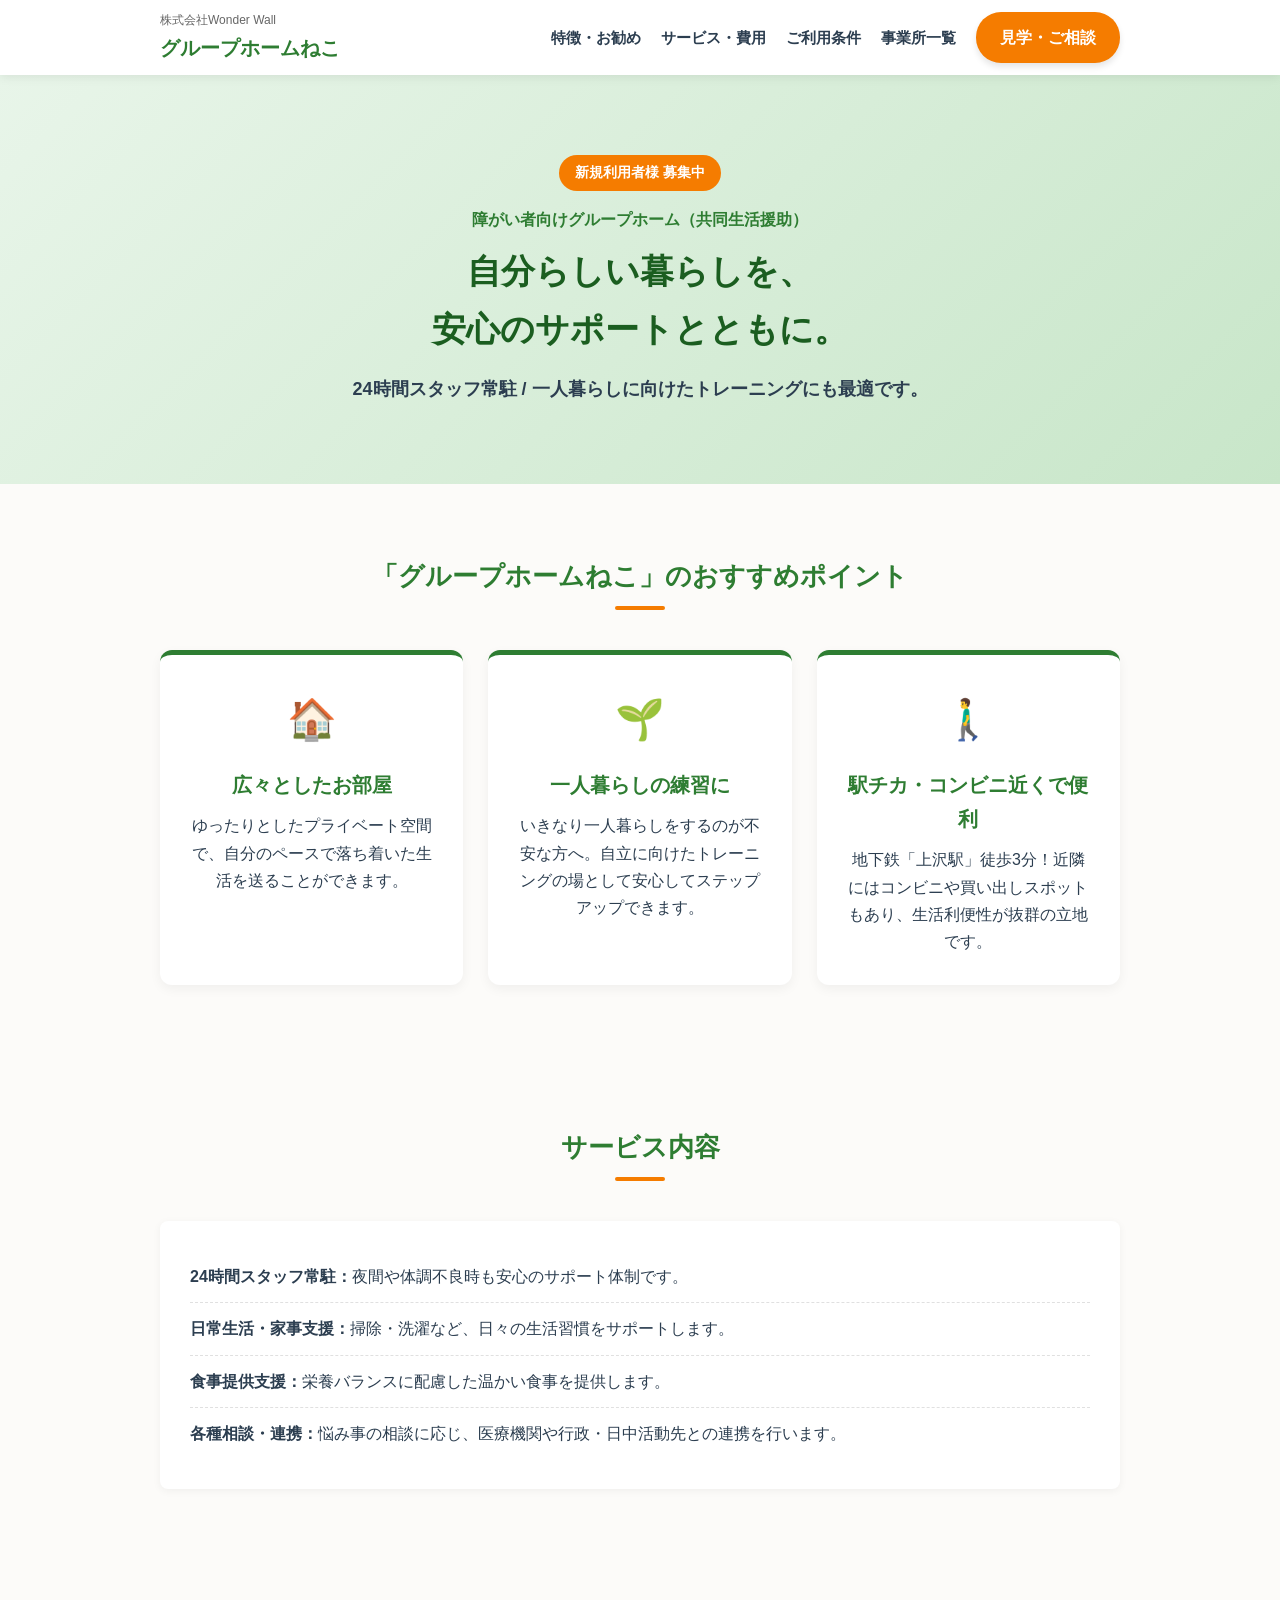
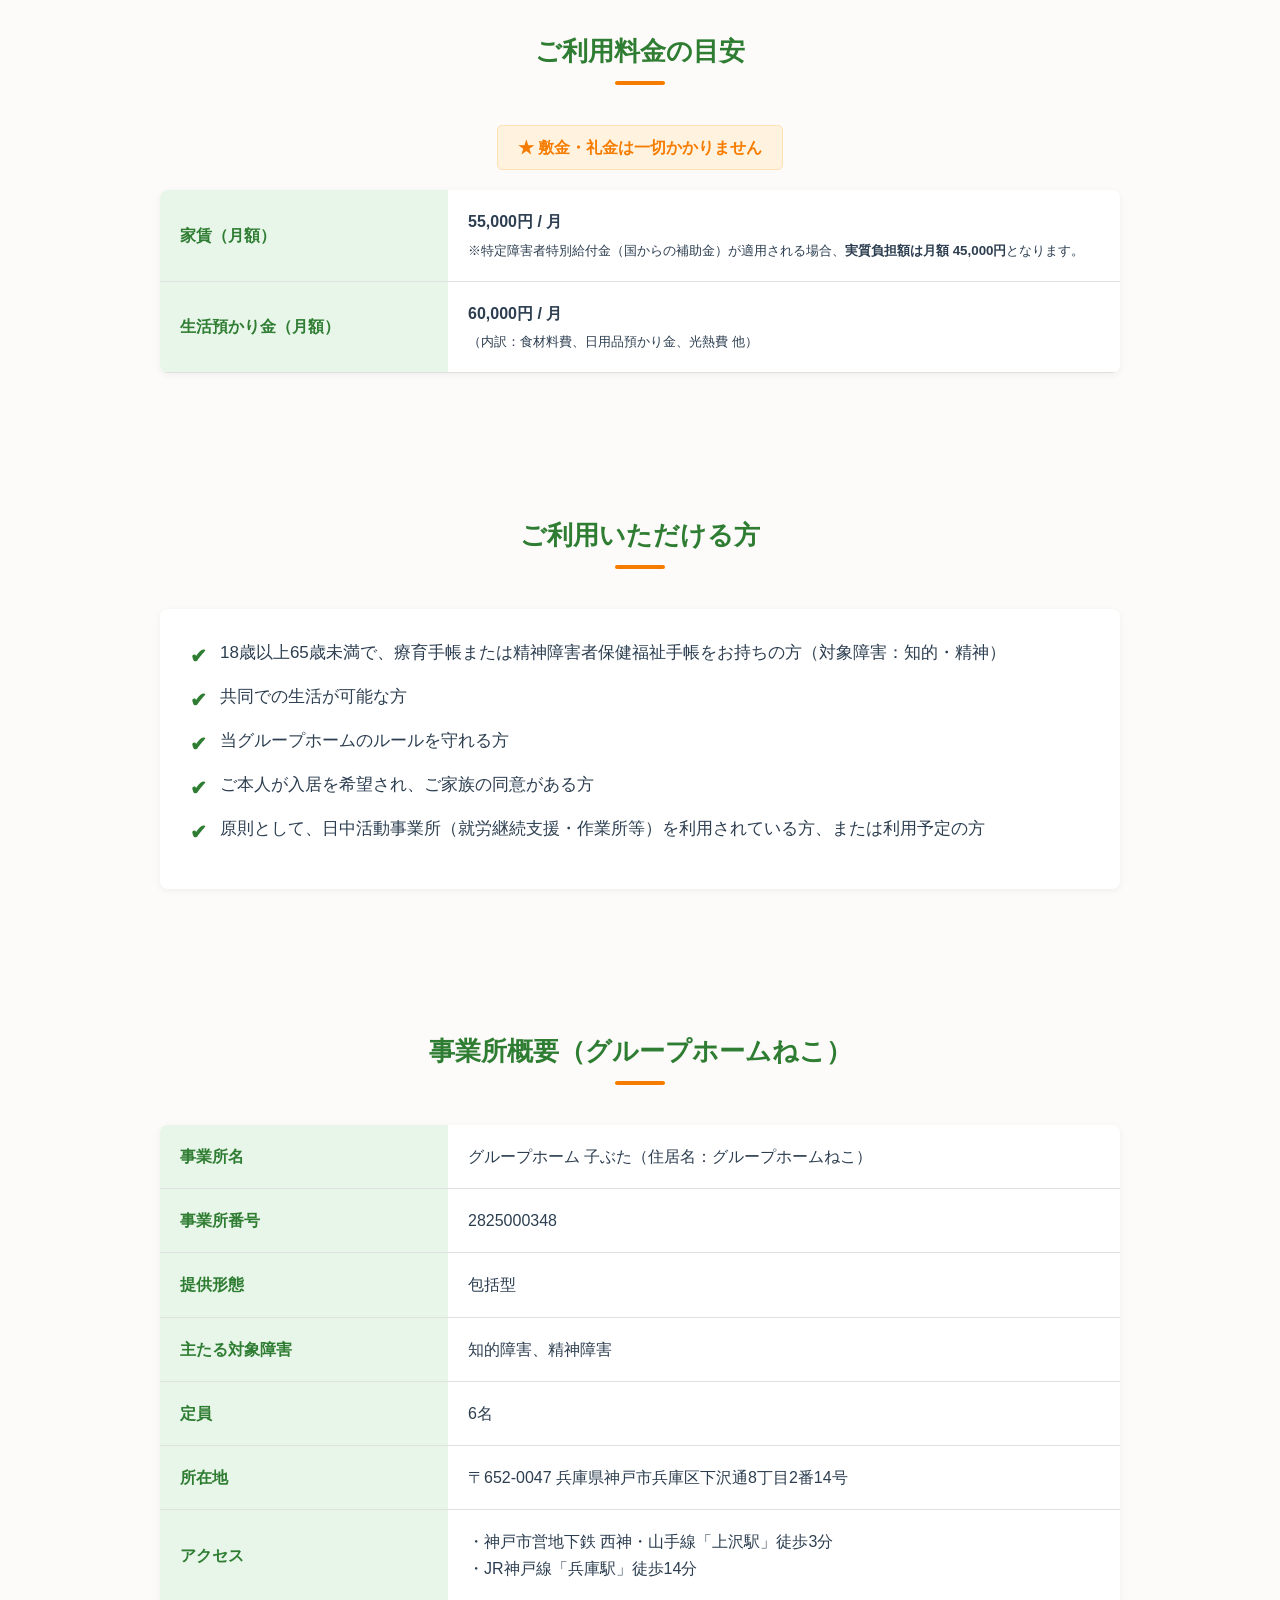
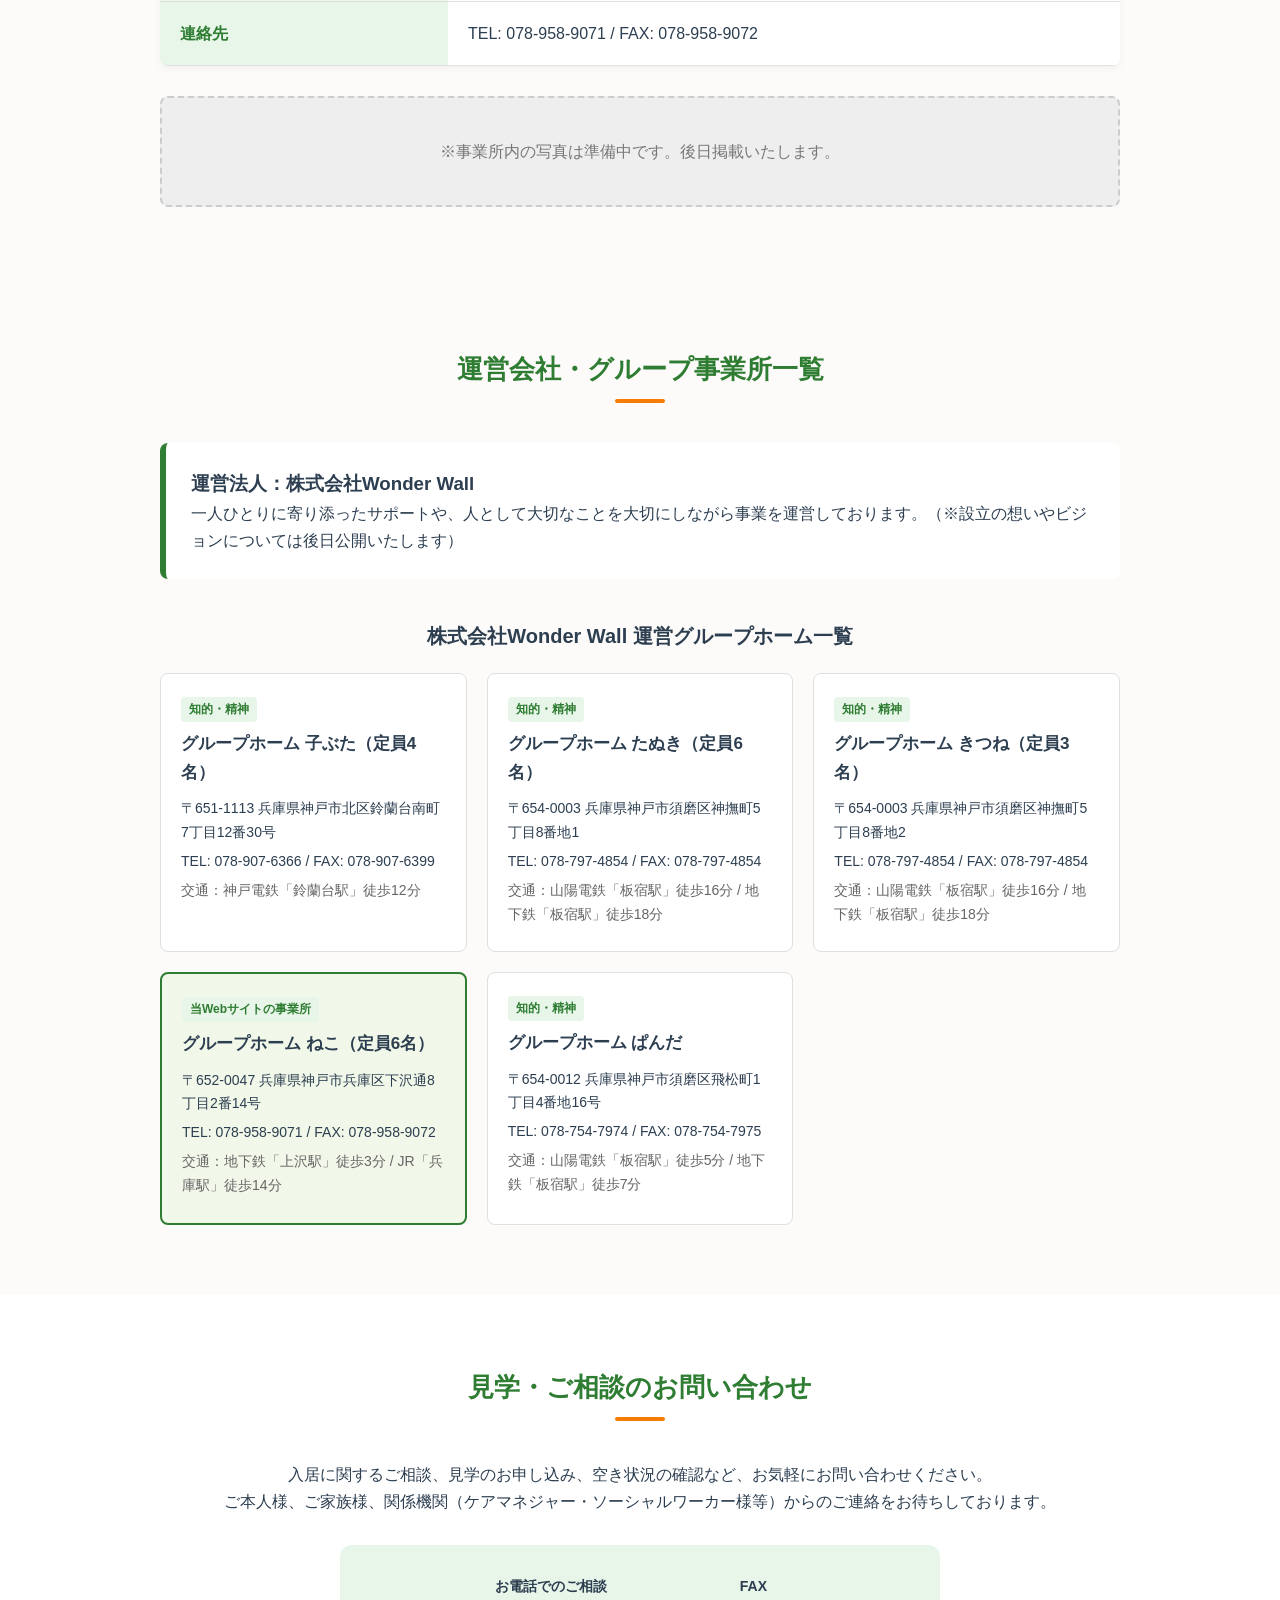
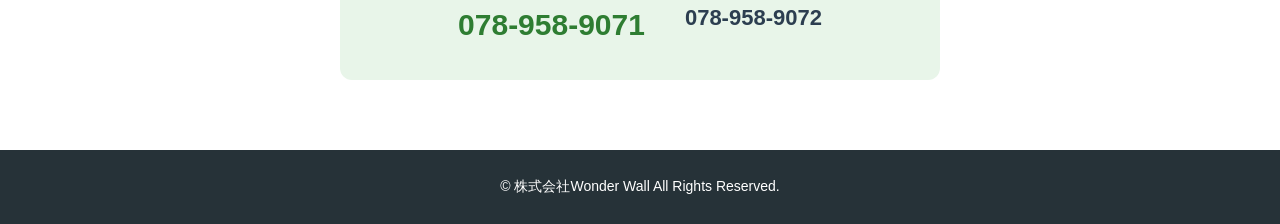
==== index.html @ 06abdcae "Add files via upload" ====
<!DOCTYPE html>
<html lang="ja">
<head>
    <meta charset="UTF-8">
    <meta name="viewport" content="width=device-width, initial-scale=1.0">
    <meta name="description" content="神戸市兵庫区の障がい者向けグループホーム「グループホームねこ」。地下鉄上沢駅から徒歩3分。24時間スタッフ常駐で安心の暮らしをサポート。新規利用者様募集中です。">
    <title>グループホームねこ | 神戸市兵庫区の障がい者向けグループホーム</title>
    <link rel="stylesheet" href="style.css">
</head>
<body>

    <!-- ヘッダー -->
    <header class="l-header">
        <div class="l-inner l-header__inner">
            <div class="l-header__brand">
                <span class="l-header__company">株式会社Wonder Wall</span>
                <span class="l-header__title">グループホームねこ</span>
            </div>
            <nav class="l-header__nav" aria-label="メインメニュー">
                <ul class="l-header__list">
                    <li><a href="#features" class="l-header__link">特徴・お勧め</a></li>
                    <li><a href="#service" class="l-header__link">サービス・費用</a></li>
                    <li><a href="#eligibility" class="l-header__link">ご利用条件</a></li>
                    <li><a href="#network" class="l-header__link">事業所一覧</a></li>
                    <li><a href="#contact" class="c-button c-button--header">見学・ご相談</a></li>
                </ul>
            </nav>
        </div>
    </header>

    <main class="l-main">
        <!-- ヒーローエリア -->
        <section class="p-hero">
            <div class="l-inner p-hero__inner">
                <div class="p-hero__badge">新規利用者様 募集中</div>
                <h1 class="p-hero__title">
                    <span class="p-hero__subtitle">障がい者向けグループホーム（共同生活援助）</span>
                    自分らしい暮らしを、<br>安心のサポートとともに。
                </h1>
                <p class="p-hero__lead">24時間スタッフ常駐 / 一人暮らしに向けたトレーニングにも最適です。</p>
            </div>
        </section>

        <!-- 職員からのアピールポイント -->
        <section id="features" class="l-section p-features">
            <div class="l-inner">
                <h2 class="c-heading">「グループホームねこ」のおすすめポイント</h2>
                <div class="p-features__grid">
                    <div class="p-features__card">
                        <div class="p-features__icon">🏠</div>
                        <h3 class="p-features__card-title">広々としたお部屋</h3>
                        <p class="p-features__card-text">ゆったりとしたプライベート空間で、自分のペースで落ち着いた生活を送ることができます。</p>
                    </div>
                    <div class="p-features__card">
                        <div class="p-features__icon">🌱</div>
                        <h3 class="p-features__card-title">一人暮らしの練習に</h3>
                        <p class="p-features__card-text">いきなり一人暮らしをするのが不安な方へ。自立に向けたトレーニングの場として安心してステップアップできます。</p>
                    </div>
                    <div class="p-features__card">
                        <div class="p-features__icon">🚶‍♂️</div>
                        <h3 class="p-features__card-title">駅チカ・コンビニ近くで便利</h3>
                        <p class="p-features__card-text">地下鉄「上沢駅」徒歩3分！近隣にはコンビニや買い出しスポットもあり、生活利便性が抜群の立地です。</p>
                    </div>
                </div>
            </div>
        </section>

        <!-- 主なサービス内容 -->
        <section id="service" class="l-section p-services">
            <div class="l-inner">
                <h2 class="c-heading">サービス内容</h2>
                <ul class="p-services__list">
                    <li class="p-services__item"><strong>24時間スタッフ常駐：</strong>夜間や体調不良時も安心のサポート体制です。</li>
                    <li class="p-services__item"><strong>日常生活・家事支援：</strong>掃除・洗濯など、日々の生活習慣をサポートします。</li>
                    <li class="p-services__item"><strong>食事提供支援：</strong>栄養バランスに配慮した温かい食事を提供します。</li>
                    <li class="p-services__item"><strong>各種相談・連携：</strong>悩み事の相談に応じ、医療機関や行政・日中活動先との連携を行います。</li>
                </ul>
            </div>
        </section>

        <!-- 利用費用 -->
        <section class="l-section p-cost">
            <div class="l-inner">
                <h2 class="c-heading">ご利用料金の目安</h2>
                <div class="p-cost__notice">
                    <p class="p-cost__highlight">★ 敷金・礼金は一切かかりません</p>
                </div>
                <table class="c-table">
                    <tbody>
                        <tr>
                            <th>家賃（月額）</th>
                            <td>
                                <strong>55,000円 / 月</strong><br>
                                <small>※特定障害者特別給付金（国からの補助金）が適用される場合、<strong>実質負担額は月額 45,000円</strong>となります。</small>
                            </td>
                        </tr>
                        <tr>
                            <th>生活預かり金（月額）</th>
                            <td>
                                <strong>60,000円 / 月</strong><br>
                                <small>（内訳：食材料費、日用品預かり金、光熱費 他）</small>
                            </td>
                        </tr>
                    </tbody>
                </table>
            </div>
        </section>

        <!-- ご利用いただける方 -->
        <section id="eligibility" class="l-section p-eligibility">
            <div class="l-inner">
                <h2 class="c-heading">ご利用いただける方</h2>
                <ul class="c-check-list">
                    <li>18歳以上65歳未満で、療育手帳または精神障害者保健福祉手帳をお持ちの方（対象障害：知的・精神）</li>
                    <li>共同での生活が可能な方</li>
                    <li>当グループホームのルールを守れる方</li>
                    <li>ご本人が入居を希望され、ご家族の同意がある方</li>
                    <li>原則として、日中活動事業所（就労継続支援・作業所等）を利用されている方、または利用予定の方</li>
                </ul>
            </div>
        </section>

        <!-- 施設概要（行政・ケアマネジャー向け公式データ） -->
        <section class="l-section p-overview">
            <div class="l-inner">
                <h2 class="c-heading">事業所概要（グループホームねこ）</h2>
                <table class="c-table c-table--border">
                    <tbody>
                        <tr>
                            <th>事業所名</th>
                            <td>グループホーム 子ぶた（住居名：グループホームねこ）</td>
                        </tr>
                        <tr>
                            <th>事業所番号</th>
                            <td>2825000348</td>
                        </tr>
                        <tr>
                            <th>提供形態</th>
                            <td>包括型</td>
                        </tr>
                        <tr>
                            <th>主たる対象障害</th>
                            <td>知的障害、精神障害</td>
                        </tr>
                        <tr>
                            <th>定員</th>
                            <td>6名</td>
                        </tr>
                        <tr>
                            <th>所在地</th>
                            <td>〒652-0047 兵庫県神戸市兵庫区下沢通8丁目2番14号</td>
                        </tr>
                        <tr>
                            <th>アクセス</th>
                            <td>
                                ・神戸市営地下鉄 西神・山手線「上沢駅」徒歩3分<br>
                                ・JR神戸線「兵庫駅」徒歩14分
                            </td>
                        </tr>
                        <tr>
                            <th>連絡先</th>
                            <td>TEL: 078-958-9071 / FAX: 078-958-9072</td>
                        </tr>
                    </tbody>
                </table>

                <!-- 写真掲載用のスペース -->
                <div class="p-overview__photo-space">
                    <p>※事業所内の写真は準備中です。後日掲載いたします。</p>
                </div>
            </div>
        </section>

        <!-- 運営会社情報 & グループ事業所一覧 -->
        <section id="network" class="l-section p-network">
            <div class="l-inner">
                <h2 class="c-heading">運営会社・グループ事業所一覧</h2>
                
                <div class="p-network__company">
                    <h3>運営法人：株式会社Wonder Wall</h3>
                    <p>一人ひとりに寄り添ったサポートや、人として大切なことを大切にしながら事業を運営しております。（※設立の想いやビジョンについては後日公開いたします）</p>
                </div>

                <h3 class="p-network__subheading">株式会社Wonder Wall 運営グループホーム一覧</h3>
                <div class="p-network__grid">
                    
                    <!-- 子ぶた -->
                    <div class="p-network__card">
                        <span class="p-network__tag">知的・精神</span>
                        <h4>グループホーム 子ぶた（定員4名）</h4>
                        <p>〒651-1113 兵庫県神戸市北区鈴蘭台南町7丁目12番30号</p>
                        <p>TEL: 078-907-6366 / FAX: 078-907-6399</p>
                        <p class="p-network__access">交通：神戸電鉄「鈴蘭台駅」徒歩12分</p>
                    </div>

                    <!-- たぬき -->
                    <div class="p-network__card">
                        <span class="p-network__tag">知的・精神</span>
                        <h4>グループホーム たぬき（定員6名）</h4>
                        <p>〒654-0003 兵庫県神戸市須磨区神撫町5丁目8番地1</p>
                        <p>TEL: 078-797-4854 / FAX: 078-797-4854</p>
                        <p class="p-network__access">交通：山陽電鉄「板宿駅」徒歩16分 / 地下鉄「板宿駅」徒歩18分</p>
                    </div>

                    <!-- きつね -->
                    <div class="p-network__card">
                        <span class="p-network__tag">知的・精神</span>
                        <h4>グループホーム きつね（定員3名）</h4>
                        <p>〒654-0003 兵庫県神戸市須磨区神撫町5丁目8番地2</p>
                        <p>TEL: 078-797-4854 / FAX: 078-797-4854</p>
                        <p class="p-network__access">交通：山陽電鉄「板宿駅」徒歩16分 / 地下鉄「板宿駅」徒歩18分</p>
                    </div>

                    <!-- ねこ（当事業所） -->
                    <div class="p-network__card p-network__card--active">
                        <span class="p-network__tag">当Webサイトの事業所</span>
                        <h4>グループホーム ねこ（定員6名）</h4>
                        <p>〒652-0047 兵庫県神戸市兵庫区下沢通8丁目2番14号</p>
                        <p>TEL: 078-958-9071 / FAX: 078-958-9072</p>
                        <p class="p-network__access">交通：地下鉄「上沢駅」徒歩3分 / JR「兵庫駅」徒歩14分</p>
                    </div>

                    <!-- ぱんだ -->
                    <div class="p-network__card">
                        <span class="p-network__tag">知的・精神</span>
                        <h4>グループホーム ぱんだ</h4>
                        <p>〒654-0012 兵庫県神戸市須磨区飛松町1丁目4番地16号</p>
                        <p>TEL: 078-754-7974 / FAX: 078-754-7975</p>
                        <p class="p-network__access">交通：山陽電鉄「板宿駅」徒歩5分 / 地下鉄「板宿駅」徒歩7分</p>
                    </div>

                </div>
            </div>
        </section>

        <!-- お問い合わせ -->
        <section id="contact" class="l-section p-contact">
            <div class="l-inner">
                <h2 class="c-heading">見学・ご相談のお問い合わせ</h2>
                <p class="p-contact__text">
                    入居に関するご相談、見学のお申し込み、空き状況の確認など、お気軽にお問い合わせください。<br>
                    ご本人様、ご家族様、関係機関（ケアマネジャー・ソーシャルワーカー様等）からのご連絡をお待ちしております。
                </p>
                <div class="p-contact__box">
                    <div class="p-contact__item">
                        <span class="p-contact__label">お電話でのご相談</span>
                        <a href="tel:0789589071" class="p-contact__tel">078-958-9071</a>
                    </div>
                    <div class="p-contact__item">
                        <span class="p-contact__label">FAX</span>
                        <span class="p-contact__fax">078-958-9072</span>
                    </div>
                </div>
            </div>
        </section>
    </main>

    <!-- フッター -->
    <footer class="l-footer">
        <div class="l-inner">
            <p class="l-footer__copy">&copy; 株式会社Wonder Wall All Rights Reserved.</p>
        </div>
    </footer>

</body>
</html>
---- style.css ----
@charset "UTF-8";

/* =======================================================
   Variables（カラーパレットと設定）
======================================================= */
:root {
    --color-primary: #2e7d32;      /* メインの緑（安心・自然） */
    --color-primary-light: #e8f5e9;/* 薄い緑（背景用） */
    --color-accent: #f57c00;       /* 温かみのあるオレンジ（強調用） */
    --color-text: #2c3e50;         /* 読みやすい濃いグレー */
    --color-bg: #fcfbf9;           /* 優しいアイボリーの背景色 */
    --color-white: #ffffff;
    --color-border: #e0e0e0;

    --font-family: "Helvetica Neue", Arial, "Hiragino Kaku Gothic ProN", "Meiryo", sans-serif;
}

/* =======================================================
   Reset
======================================================= */
* {
    margin: 0;
    padding: 0;
    box-sizing: border-box;
}

body {
    font-family: var(--font-family);
    color: var(--color-text);
    background-color: var(--color-bg);
    line-height: 1.7;
    font-size: 16px;
}

a {
    text-decoration: none;
    color: inherit;
}

ul {
    list-style: none;
}

/* =======================================================
   Layout & Common
======================================================= */
.l-inner {
    max-width: 1000px;
    margin: 0 auto;
    padding: 0 20px;
}

.l-section {
    padding: 70px 0;
}

.c-heading {
    font-size: 26px;
    text-align: center;
    margin-bottom: 40px;
    color: var(--color-primary);
    position: relative;
    padding-bottom: 12px;
}

.c-heading::after {
    content: "";
    position: absolute;
    bottom: 0;
    left: 50%;
    transform: translateX(-50%);
    width: 50px;
    height: 4px;
    background-color: var(--color-accent);
    border-radius: 2px;
}

.c-button {
    display: inline-block;
    background-color: var(--color-accent);
    color: var(--color-white);
    padding: 12px 24px;
    border-radius: 25px;
    font-weight: bold;
    box-shadow: 0 4px 6px rgba(0,0,0,0.1);
    transition: transform 0.2s, background-color 0.2s;
}

.c-button:hover {
    transform: translateY(-2px);
    background-color: #e66900;
}

/* 表（テーブル）のデザイン */
.c-table {
    width: 100%;
    border-collapse: collapse;
    background-color: var(--color-white);
    border-radius: 8px;
    overflow: hidden;
    box-shadow: 0 2px 8px rgba(0,0,0,0.05);
}

.c-table th, .c-table td {
    padding: 18px 20px;
    text-align: left;
    border-bottom: 1px solid var(--color-border);
}

.c-table th {
    background-color: var(--color-primary-light);
    color: var(--color-primary);
    width: 30%;
    font-weight: bold;
}

/* チェックリスト */
.c-check-list {
    background-color: var(--color-white);
    padding: 30px;
    border-radius: 8px;
    box-shadow: 0 2px 8px rgba(0,0,0,0.05);
}

.c-check-list li {
    position: relative;
    padding-left: 30px;
    margin-bottom: 15px;
    font-size: 17px;
}

.c-check-list li::before {
    content: "✔";
    position: absolute;
    left: 0;
    color: var(--color-primary);
    font-weight: bold;
    font-size: 20px;
}

/* =======================================================
   Header
======================================================= */
.l-header {
    background-color: var(--color-white);
    box-shadow: 0 2px 10px rgba(0,0,0,0.08);
    position: sticky;
    top: 0;
    z-index: 100;
}

.l-header__inner {
    display: flex;
    justify-content: space-between;
    align-items: center;
    height: 75px;
}

.l-header__brand {
    display: flex;
    flex-direction: column;
}

.l-header__company {
    font-size: 12px;
    color: #666;
}

.l-header__title {
    font-size: 20px;
    font-weight: bold;
    color: var(--color-primary);
}

.l-header__list {
    display: flex;
    align-items: center;
    gap: 20px;
}

.l-header__link {
    font-weight: bold;
    font-size: 15px;
}

.l-header__link:hover {
    color: var(--color-primary);
}

/* =======================================================
   Hero
======================================================= */
.p-hero {
    background: linear-gradient(135deg, #e8f5e9 0%, #c8e6c9 100%);
    padding: 80px 0;
    text-align: center;
}

.p-hero__badge {
    display: inline-block;
    background-color: var(--color-accent);
    color: #fff;
    padding: 6px 16px;
    border-radius: 20px;
    font-weight: bold;
    font-size: 14px;
    margin-bottom: 15px;
}

.p-hero__subtitle {
    display: block;
    font-size: 16px;
    color: var(--color-primary);
    margin-bottom: 10px;
}

.p-hero__title {
    font-size: 34px;
    margin-bottom: 15px;
    color: #1b5e20;
}

.p-hero__lead {
    font-size: 18px;
    font-weight: bold;
}

/* =======================================================
   Features（おすすめポイント）
======================================================= */
.p-features__grid {
    display: grid;
    grid-template-columns: repeat(auto-fit, minmax(280px, 1fr));
    gap: 25px;
}

.p-features__card {
    background-color: var(--color-white);
    padding: 30px;
    border-radius: 12px;
    text-align: center;
    box-shadow: 0 4px 12px rgba(0,0,0,0.05);
    border-top: 5px solid var(--color-primary);
}

.p-features__icon {
    font-size: 40px;
    margin-bottom: 15px;
}

.p-features__card-title {
    font-size: 20px;
    margin-bottom: 10px;
    color: var(--color-primary);
}

/* =======================================================
   Services & Cost
======================================================= */
.p-services__list {
    background: var(--color-white);
    padding: 30px;
    border-radius: 8px;
    box-shadow: 0 2px 8px rgba(0,0,0,0.05);
}

.p-services__item {
    padding: 12px 0;
    border-bottom: 1px dashed var(--color-border);
}

.p-services__item:last-child {
    border-bottom: none;
}

.p-cost__notice {
    text-align: center;
    margin-bottom: 20px;
}

.p-cost__highlight {
    display: inline-block;
    background-color: #fff3e0;
    color: var(--color-accent);
    padding: 8px 20px;
    border-radius: 5px;
    font-weight: bold;
    border: 1px solid #ffe0b2;
}

/* 写真枠 */
.p-overview__photo-space {
    margin-top: 30px;
    background-color: #eee;
    border: 2px dashed #ccc;
    padding: 40px;
    text-align: center;
    color: #777;
    border-radius: 8px;
}

/* =======================================================
   Network（事業所一覧）
======================================================= */
.p-network__company {
    background-color: var(--color-white);
    padding: 25px;
    border-radius: 8px;
    margin-bottom: 40px;
    border-left: 6px solid var(--color-primary);
}

.p-network__subheading {
    font-size: 20px;
    margin-bottom: 20px;
    text-align: center;
}

.p-network__grid {
    display: grid;
    grid-template-columns: repeat(auto-fit, minmax(280px, 1fr));
    gap: 20px;
}

.p-network__card {
    background-color: var(--color-white);
    padding: 20px;
    border-radius: 8px;
    border: 1px solid var(--color-border);
    position: relative;
}

.p-network__card--active {
    border: 2px solid var(--color-primary);
    background-color: #f1f8e9;
}

.p-network__tag {
    display: inline-block;
    font-size: 12px;
    background-color: #76ff03;
    background-color: var(--color-primary-light);
    color: var(--color-primary);
    padding: 2px 8px;
    border-radius: 4px;
    font-weight: bold;
    margin-bottom: 8px;
}

.p-network__card h4 {
    font-size: 17px;
    margin-bottom: 10px;
}

.p-network__card p {
    font-size: 14px;
    margin-bottom: 5px;
}

.p-network__access {
    color: #666;
    font-size: 13px;
}

/* =======================================================
   Contact & Footer
======================================================= */
.p-contact {
    background-color: var(--color-white);
    text-align: center;
}

.p-contact__text {
    margin-bottom: 30px;
}

.p-contact__box {
    display: flex;
    justify-content: center;
    gap: 40px;
    background-color: var(--color-primary-light);
    padding: 30px;
    border-radius: 12px;
    max-width: 600px;
    margin: 0 auto;
}

.p-contact__label {
    display: block;
    font-size: 14px;
    font-weight: bold;
}

.p-contact__tel {
    font-size: 30px;
    font-weight: bold;
    color: var(--color-primary);
}

.p-contact__fax {
    font-size: 22px;
    font-weight: bold;
}

.l-footer {
    background-color: #263238;
    color: #fff;
    text-align: center;
    padding: 25px 0;
    font-size: 14px;
}

/* スマホ対応 */
@media screen and (max-width: 768px) {
    .l-header__list { display: none; }
    .p-hero__title { font-size: 24px; }
    .p-contact__box { flex-direction: column; gap: 20px; }
    .c-table th, .c-table td { display: block; width: 100%; }
    .c-table th { border-bottom: none; }
}
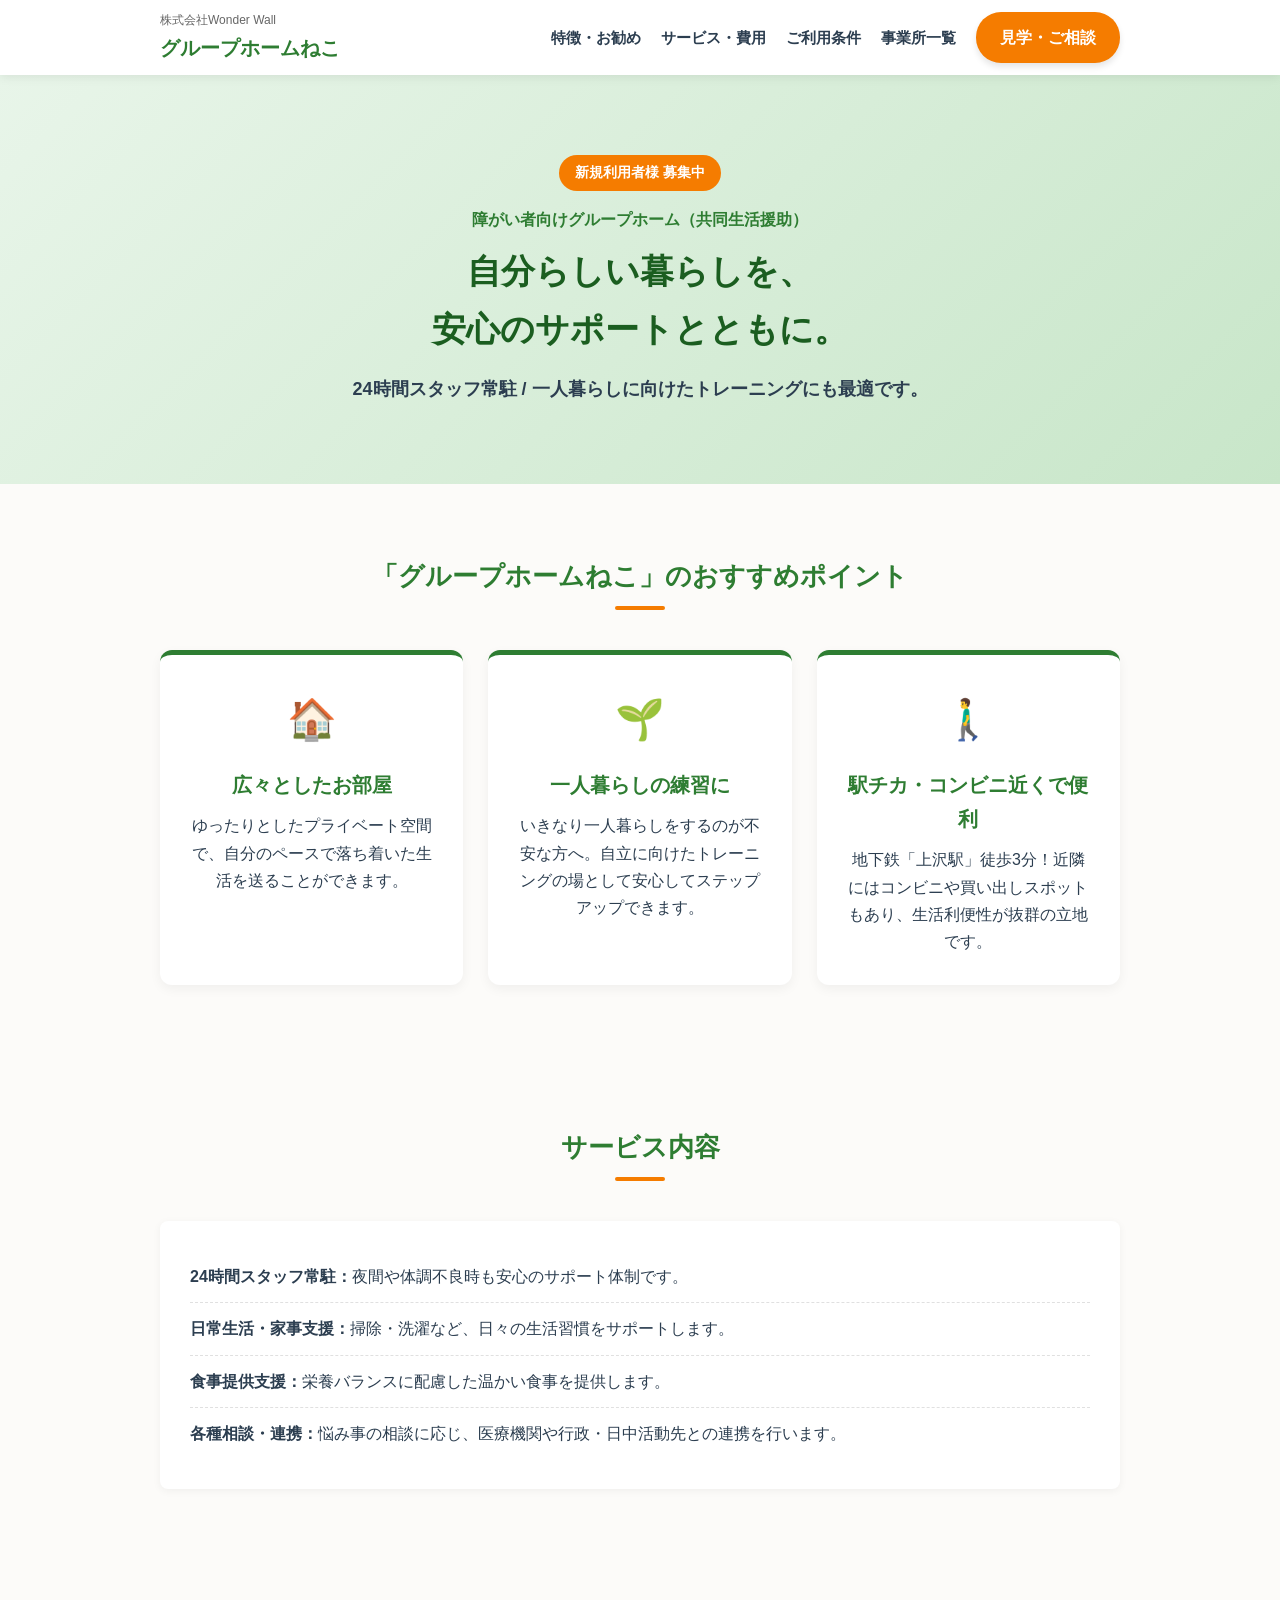
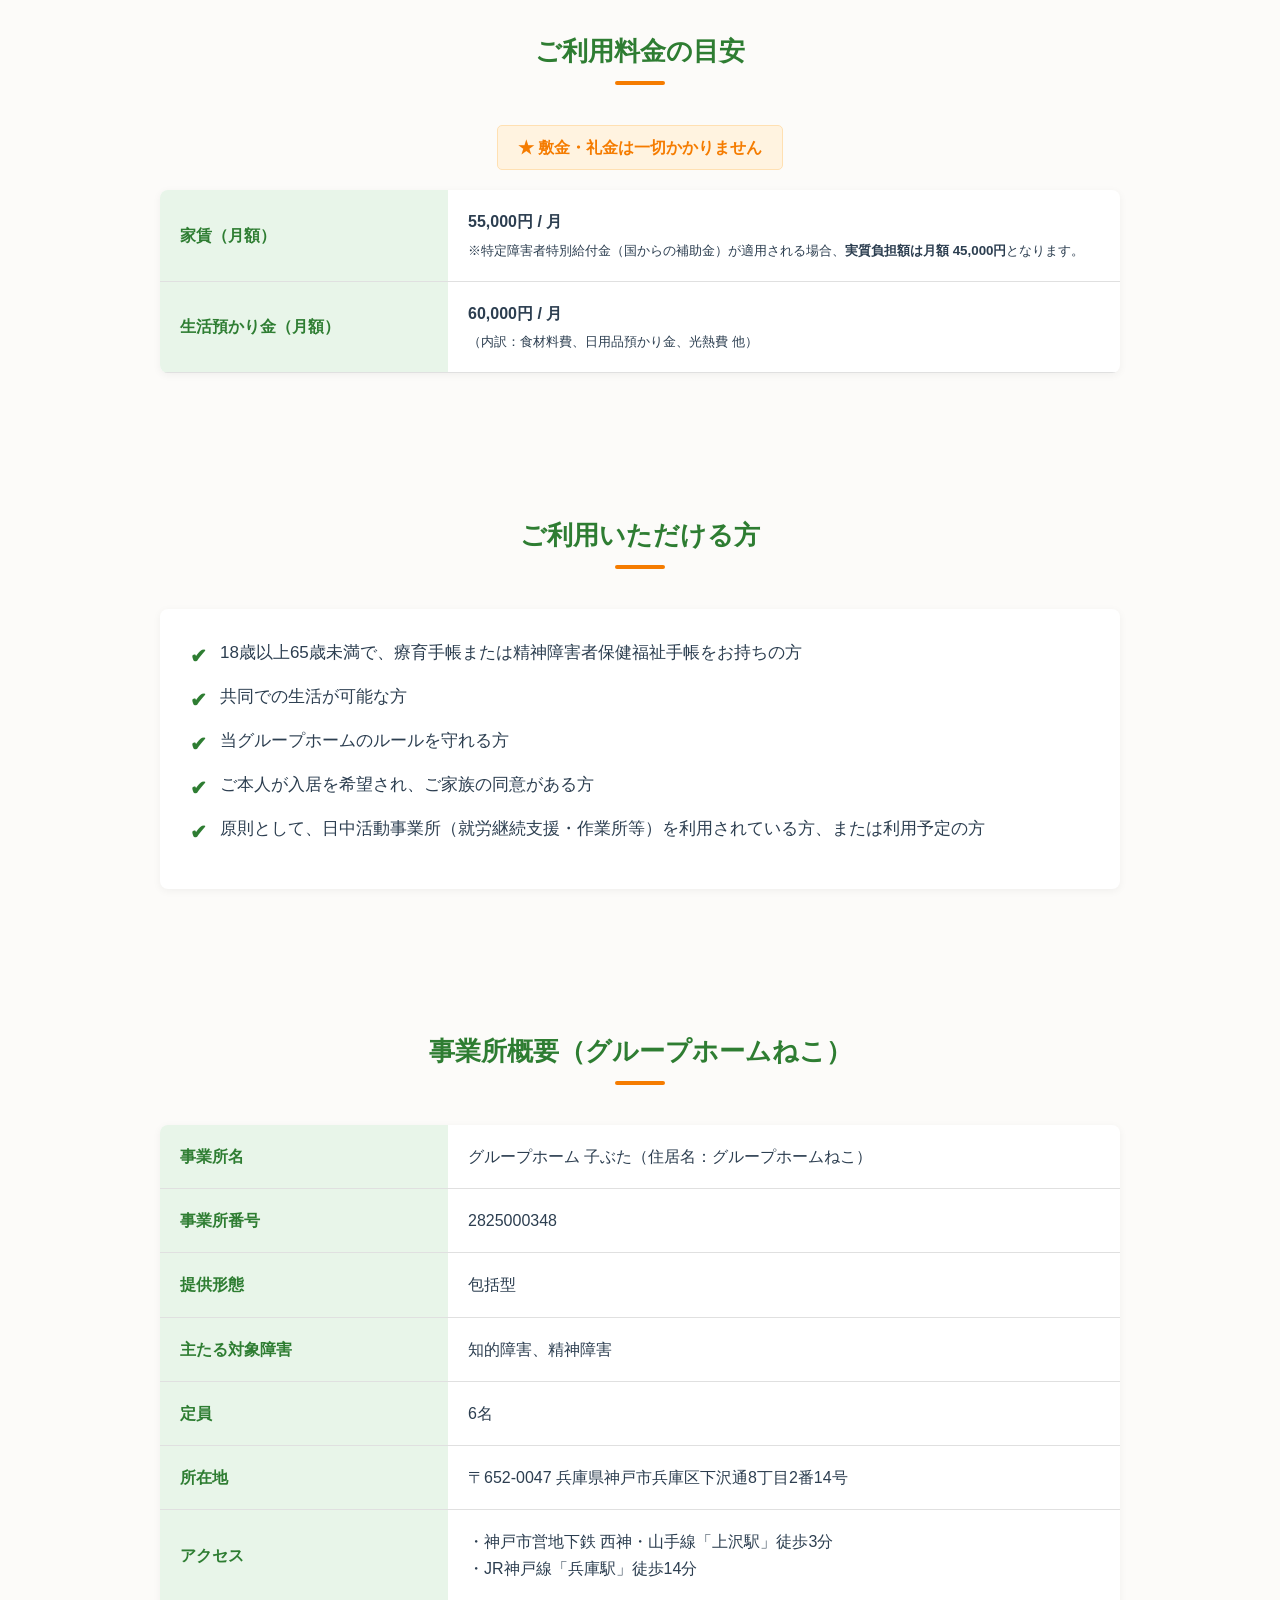
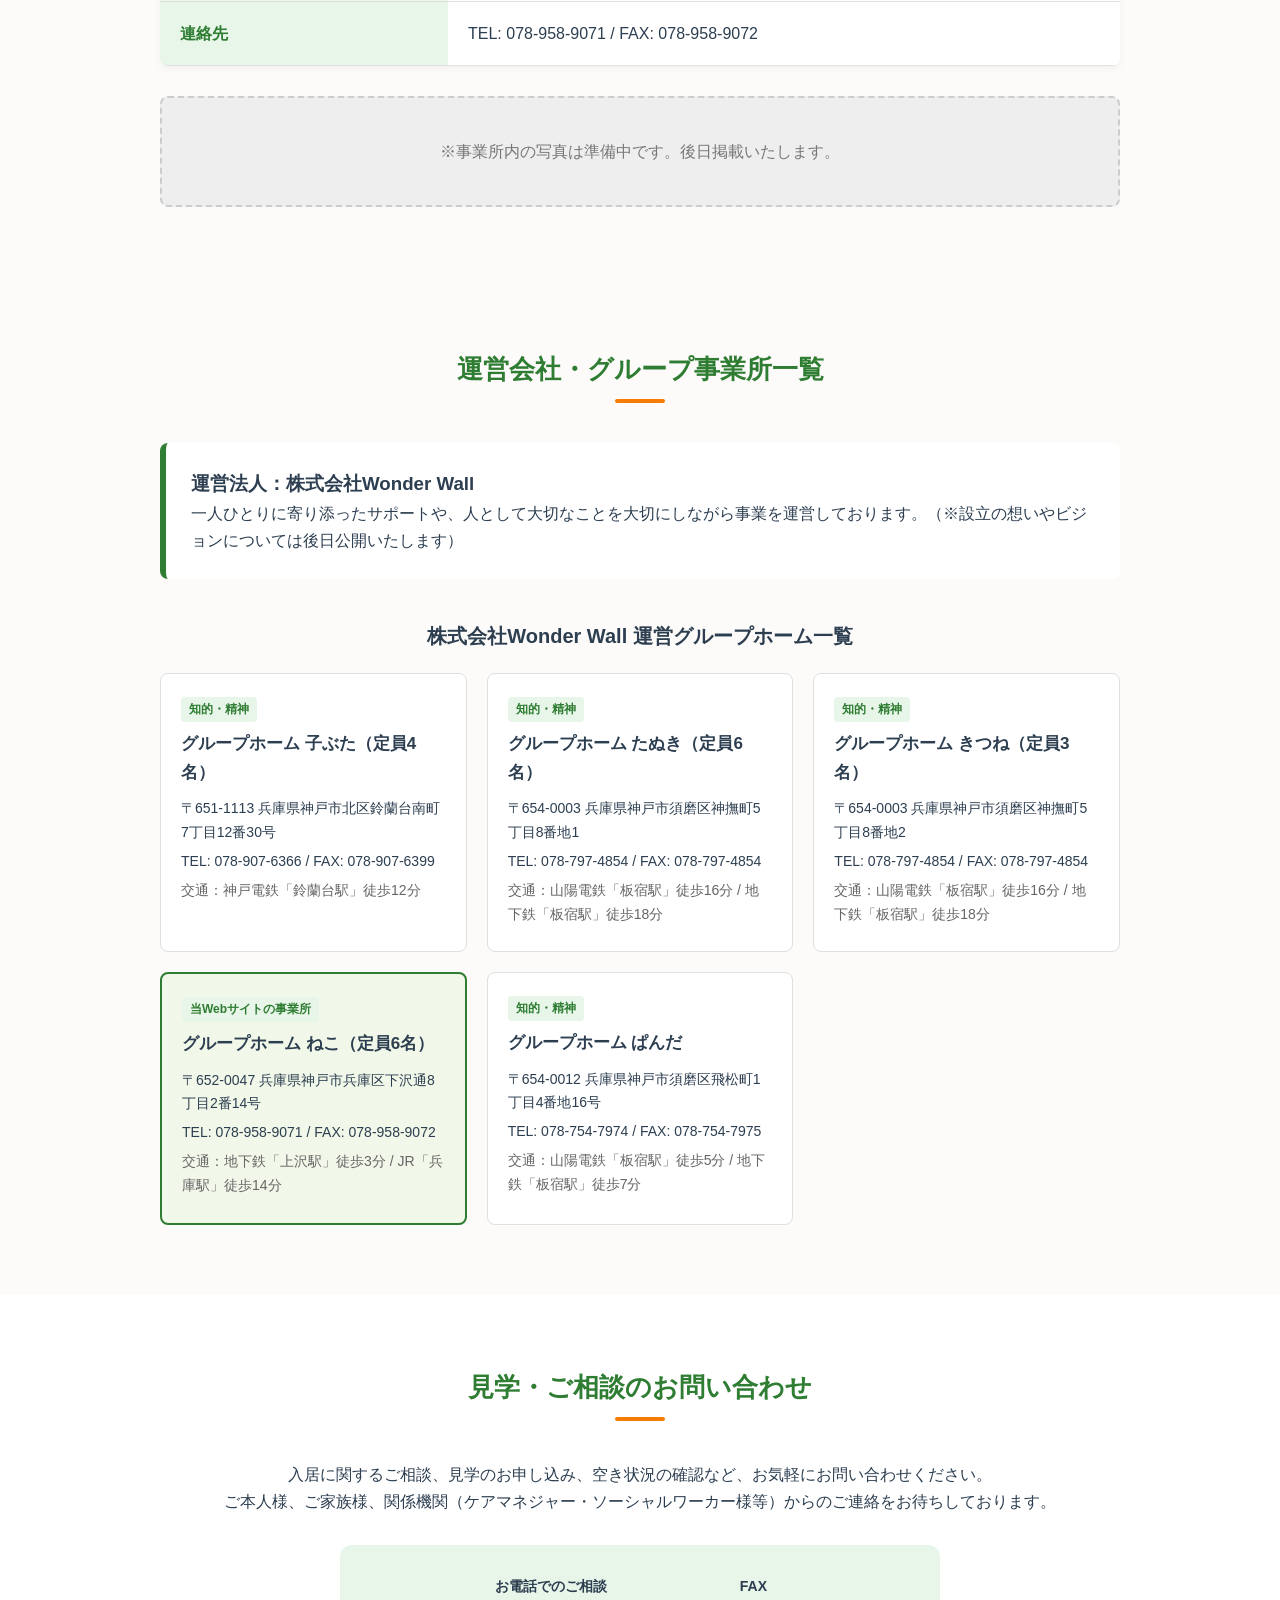
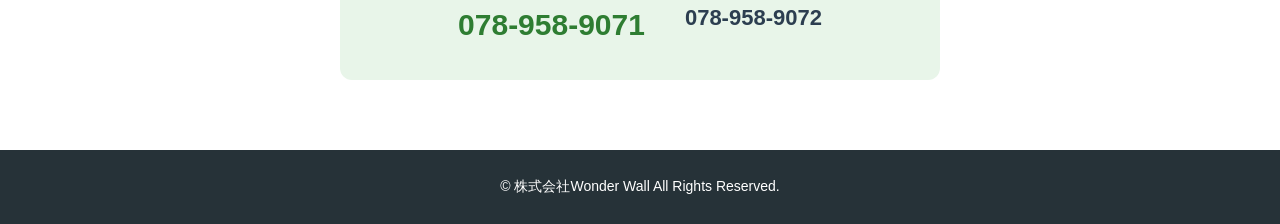
==== commit 94813aaa: "Add files via upload" ====
--- a/index.html
+++ b/index.html
@@ -111,7 +111,7 @@
             <div class="l-inner">
                 <h2 class="c-heading">ご利用いただける方</h2>
                 <ul class="c-check-list">
-                    <li>18歳以上65歳未満で、療育手帳または精神障害者保健福祉手帳をお持ちの方（対象障害：知的・精神）</li>
+                    <li>18歳以上65歳未満で、療育手帳または精神障害者保健福祉手帳をお持ちの方</li>
                     <li>共同での生活が可能な方</li>
                     <li>当グループホームのルールを守れる方</li>
                     <li>ご本人が入居を希望され、ご家族の同意がある方</li>
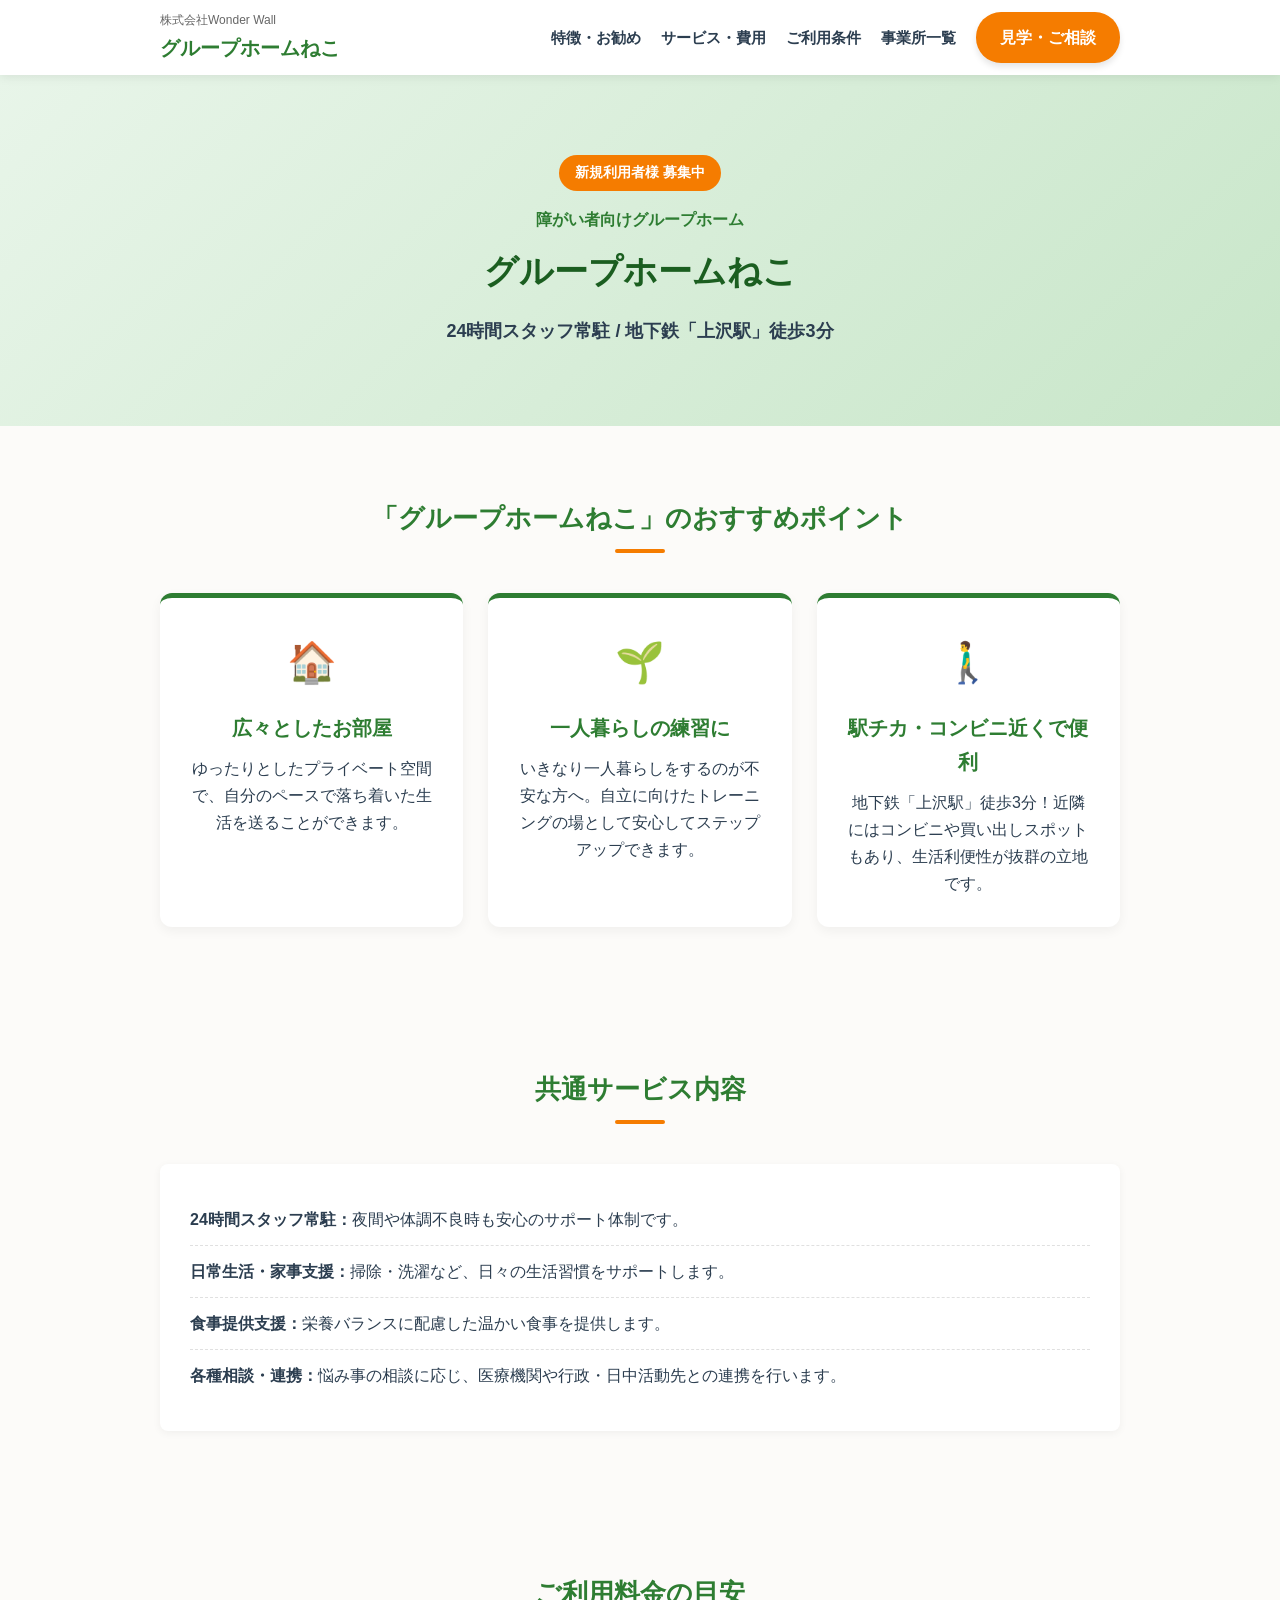
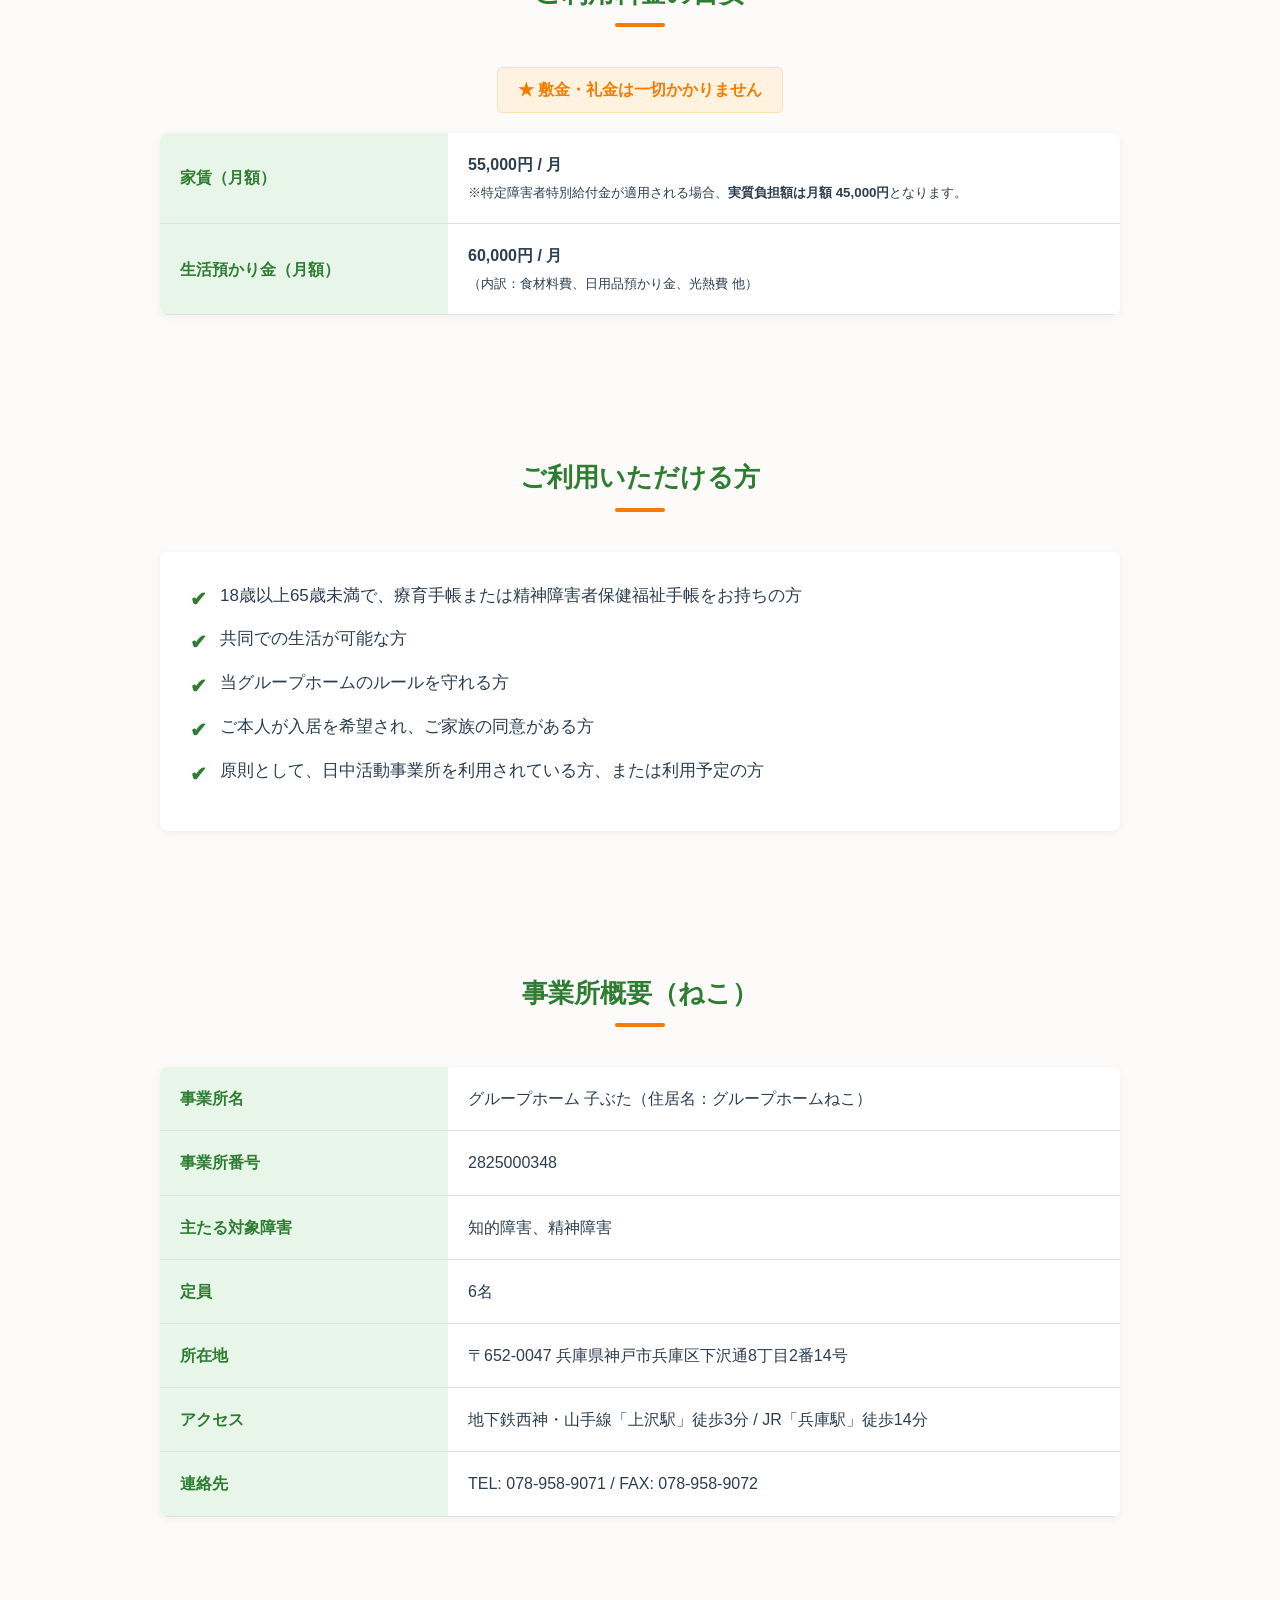
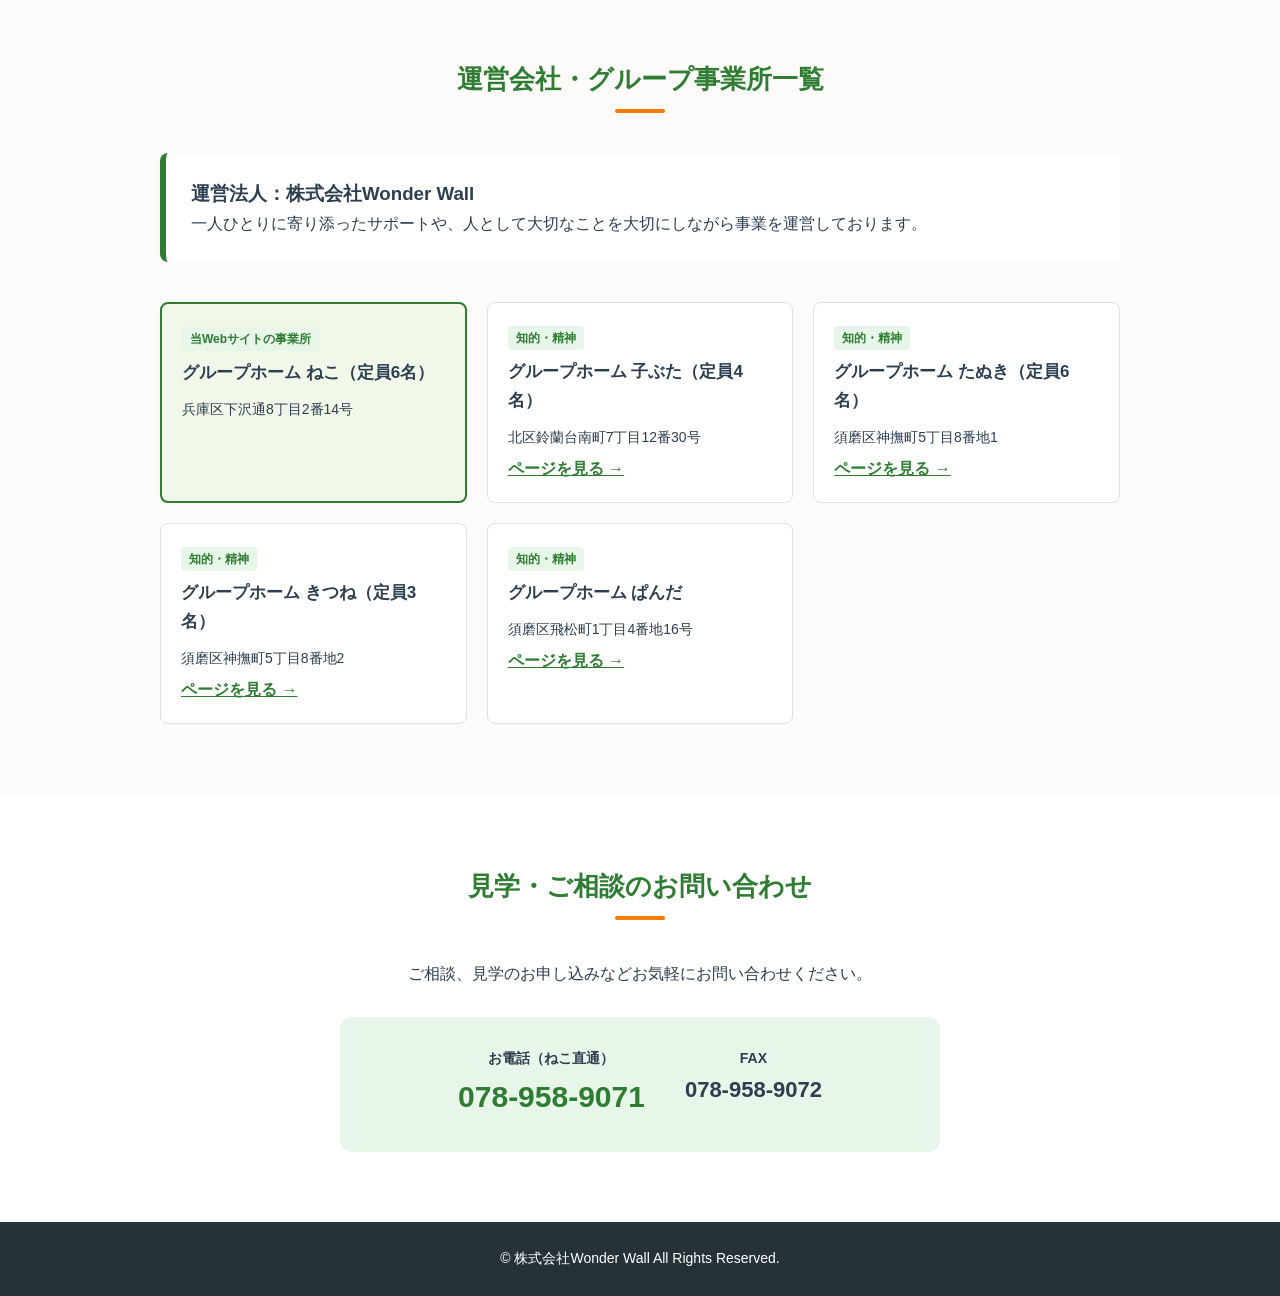
==== commit 8ec36758: "Add files via upload" ====
--- a/index.html
+++ b/index.html
@@ -34,10 +34,10 @@
             <div class="l-inner p-hero__inner">
                 <div class="p-hero__badge">新規利用者様 募集中</div>
                 <h1 class="p-hero__title">
-                    <span class="p-hero__subtitle">障がい者向けグループホーム（共同生活援助）</span>
-                    自分らしい暮らしを、<br>安心のサポートとともに。
+                    <span class="p-hero__subtitle">障がい者向けグループホーム</span>
+                    グループホームねこ
                 </h1>
-                <p class="p-hero__lead">24時間スタッフ常駐 / 一人暮らしに向けたトレーニングにも最適です。</p>
+                <p class="p-hero__lead">24時間スタッフ常駐 / 地下鉄「上沢駅」徒歩3分</p>
             </div>
         </section>
 
@@ -68,7 +68,7 @@
         <!-- 主なサービス内容 -->
         <section id="service" class="l-section p-services">
             <div class="l-inner">
-                <h2 class="c-heading">サービス内容</h2>
+                <h2 class="c-heading">共通サービス内容</h2>
                 <ul class="p-services__list">
                     <li class="p-services__item"><strong>24時間スタッフ常駐：</strong>夜間や体調不良時も安心のサポート体制です。</li>
                     <li class="p-services__item"><strong>日常生活・家事支援：</strong>掃除・洗濯など、日々の生活習慣をサポートします。</li>
@@ -91,7 +91,7 @@
                             <th>家賃（月額）</th>
                             <td>
                                 <strong>55,000円 / 月</strong><br>
-                                <small>※特定障害者特別給付金（国からの補助金）が適用される場合、<strong>実質負担額は月額 45,000円</strong>となります。</small>
+                                <small>※特定障害者特別給付金が適用される場合、<strong>実質負担額は月額 45,000円</strong>となります。</small>
                             </td>
                         </tr>
                         <tr>
@@ -115,120 +115,73 @@
                     <li>共同での生活が可能な方</li>
                     <li>当グループホームのルールを守れる方</li>
                     <li>ご本人が入居を希望され、ご家族の同意がある方</li>
-                    <li>原則として、日中活動事業所（就労継続支援・作業所等）を利用されている方、または利用予定の方</li>
+                    <li>原則として、日中活動事業所を利用されている方、または利用予定の方</li>
                 </ul>
             </div>
         </section>
 
-        <!-- 施設概要（行政・ケアマネジャー向け公式データ） -->
+        <!-- 施設概要 -->
         <section class="l-section p-overview">
             <div class="l-inner">
-                <h2 class="c-heading">事業所概要（グループホームねこ）</h2>
+                <h2 class="c-heading">事業所概要（ねこ）</h2>
                 <table class="c-table c-table--border">
                     <tbody>
-                        <tr>
-                            <th>事業所名</th>
-                            <td>グループホーム 子ぶた（住居名：グループホームねこ）</td>
-                        </tr>
-                        <tr>
-                            <th>事業所番号</th>
-                            <td>2825000348</td>
-                        </tr>
-                        <tr>
-                            <th>提供形態</th>
-                            <td>包括型</td>
-                        </tr>
-                        <tr>
-                            <th>主たる対象障害</th>
-                            <td>知的障害、精神障害</td>
-                        </tr>
-                        <tr>
-                            <th>定員</th>
-                            <td>6名</td>
-                        </tr>
-                        <tr>
-                            <th>所在地</th>
-                            <td>〒652-0047 兵庫県神戸市兵庫区下沢通8丁目2番14号</td>
-                        </tr>
-                        <tr>
-                            <th>アクセス</th>
-                            <td>
-                                ・神戸市営地下鉄 西神・山手線「上沢駅」徒歩3分<br>
-                                ・JR神戸線「兵庫駅」徒歩14分
-                            </td>
-                        </tr>
-                        <tr>
-                            <th>連絡先</th>
-                            <td>TEL: 078-958-9071 / FAX: 078-958-9072</td>
-                        </tr>
+                        <tr><th>事業所名</th><td>グループホーム 子ぶた（住居名：グループホームねこ）</td></tr>
+                        <tr><th>事業所番号</th><td>2825000348</td></tr>
+                        <tr><th>主たる対象障害</th><td>知的障害、精神障害</td></tr>
+                        <tr><th>定員</th><td>6名</td></tr>
+                        <tr><th>所在地</th><td>〒652-0047 兵庫県神戸市兵庫区下沢通8丁目2番14号</td></tr>
+                        <tr><th>アクセス</th><td>地下鉄西神・山手線「上沢駅」徒歩3分 / JR「兵庫駅」徒歩14分</td></tr>
+                        <tr><th>連絡先</th><td>TEL: 078-958-9071 / FAX: 078-958-9072</td></tr>
                     </tbody>
                 </table>
-
-                <!-- 写真掲載用のスペース -->
-                <div class="p-overview__photo-space">
-                    <p>※事業所内の写真は準備中です。後日掲載いたします。</p>
-                </div>
-            </div>
-        </section>
-
-        <!-- 運営会社情報 & グループ事業所一覧 -->
+            </div>
+        </section>
+
+        <!-- 事業所一覧（リンク） -->
         <section id="network" class="l-section p-network">
             <div class="l-inner">
                 <h2 class="c-heading">運営会社・グループ事業所一覧</h2>
-                
                 <div class="p-network__company">
                     <h3>運営法人：株式会社Wonder Wall</h3>
-                    <p>一人ひとりに寄り添ったサポートや、人として大切なことを大切にしながら事業を運営しております。（※設立の想いやビジョンについては後日公開いたします）</p>
-                </div>
-
-                <h3 class="p-network__subheading">株式会社Wonder Wall 運営グループホーム一覧</h3>
+                    <p>一人ひとりに寄り添ったサポートや、人として大切なことを大切にしながら事業を運営しております。</p>
+                </div>
                 <div class="p-network__grid">
                     
-                    <!-- 子ぶた -->
-                    <div class="p-network__card">
-                        <span class="p-network__tag">知的・精神</span>
-                        <h4>グループホーム 子ぶた（定員4名）</h4>
-                        <p>〒651-1113 兵庫県神戸市北区鈴蘭台南町7丁目12番30号</p>
-                        <p>TEL: 078-907-6366 / FAX: 078-907-6399</p>
-                        <p class="p-network__access">交通：神戸電鉄「鈴蘭台駅」徒歩12分</p>
-                    </div>
-
-                    <!-- たぬき -->
-                    <div class="p-network__card">
-                        <span class="p-network__tag">知的・精神</span>
-                        <h4>グループホーム たぬき（定員6名）</h4>
-                        <p>〒654-0003 兵庫県神戸市須磨区神撫町5丁目8番地1</p>
-                        <p>TEL: 078-797-4854 / FAX: 078-797-4854</p>
-                        <p class="p-network__access">交通：山陽電鉄「板宿駅」徒歩16分 / 地下鉄「板宿駅」徒歩18分</p>
-                    </div>
-
-                    <!-- きつね -->
-                    <div class="p-network__card">
-                        <span class="p-network__tag">知的・精神</span>
-                        <h4>グループホーム きつね（定員3名）</h4>
-                        <p>〒654-0003 兵庫県神戸市須磨区神撫町5丁目8番地2</p>
-                        <p>TEL: 078-797-4854 / FAX: 078-797-4854</p>
-                        <p class="p-network__access">交通：山陽電鉄「板宿駅」徒歩16分 / 地下鉄「板宿駅」徒歩18分</p>
-                    </div>
-
-                    <!-- ねこ（当事業所） -->
+                    <!-- ねこ（現在地） -->
                     <div class="p-network__card p-network__card--active">
                         <span class="p-network__tag">当Webサイトの事業所</span>
                         <h4>グループホーム ねこ（定員6名）</h4>
-                        <p>〒652-0047 兵庫県神戸市兵庫区下沢通8丁目2番14号</p>
-                        <p>TEL: 078-958-9071 / FAX: 078-958-9072</p>
-                        <p class="p-network__access">交通：地下鉄「上沢駅」徒歩3分 / JR「兵庫駅」徒歩14分</p>
-                    </div>
-
-                    <!-- ぱんだ -->
-                    <div class="p-network__card">
+                        <p>兵庫区下沢通8丁目2番14号</p>
+                    </div>
+
+                    <a href="kobuta.html" class="p-network__card">
+                        <span class="p-network__tag">知的・精神</span>
+                        <h4>グループホーム 子ぶた（定員4名）</h4>
+                        <p>北区鈴蘭台南町7丁目12番30号</p>
+                        <span style="color: #2e7d32; font-weight: bold; text-decoration: underline;">ページを見る &rarr;</span>
+                    </a>
+
+                    <a href="tanuki.html" class="p-network__card">
+                        <span class="p-network__tag">知的・精神</span>
+                        <h4>グループホーム たぬき（定員6名）</h4>
+                        <p>須磨区神撫町5丁目8番地1</p>
+                        <span style="color: #2e7d32; font-weight: bold; text-decoration: underline;">ページを見る &rarr;</span>
+                    </a>
+
+                    <a href="kitsune.html" class="p-network__card">
+                        <span class="p-network__tag">知的・精神</span>
+                        <h4>グループホーム きつね（定員3名）</h4>
+                        <p>須磨区神撫町5丁目8番地2</p>
+                        <span style="color: #2e7d32; font-weight: bold; text-decoration: underline;">ページを見る &rarr;</span>
+                    </a>
+
+                    <a href="panda.html" class="p-network__card">
                         <span class="p-network__tag">知的・精神</span>
                         <h4>グループホーム ぱんだ</h4>
-                        <p>〒654-0012 兵庫県神戸市須磨区飛松町1丁目4番地16号</p>
-                        <p>TEL: 078-754-7974 / FAX: 078-754-7975</p>
-                        <p class="p-network__access">交通：山陽電鉄「板宿駅」徒歩5分 / 地下鉄「板宿駅」徒歩7分</p>
-                    </div>
-
+                        <p>須磨区飛松町1丁目4番地16号</p>
+                        <span style="color: #2e7d32; font-weight: bold; text-decoration: underline;">ページを見る &rarr;</span>
+                    </a>
                 </div>
             </div>
         </section>
@@ -237,13 +190,10 @@
         <section id="contact" class="l-section p-contact">
             <div class="l-inner">
                 <h2 class="c-heading">見学・ご相談のお問い合わせ</h2>
-                <p class="p-contact__text">
-                    入居に関するご相談、見学のお申し込み、空き状況の確認など、お気軽にお問い合わせください。<br>
-                    ご本人様、ご家族様、関係機関（ケアマネジャー・ソーシャルワーカー様等）からのご連絡をお待ちしております。
-                </p>
+                <p class="p-contact__text">ご相談、見学のお申し込みなどお気軽にお問い合わせください。</p>
                 <div class="p-contact__box">
                     <div class="p-contact__item">
-                        <span class="p-contact__label">お電話でのご相談</span>
+                        <span class="p-contact__label">お電話（ねこ直通）</span>
                         <a href="tel:0789589071" class="p-contact__tel">078-958-9071</a>
                     </div>
                     <div class="p-contact__item">
@@ -255,12 +205,10 @@
         </section>
     </main>
 
-    <!-- フッター -->
     <footer class="l-footer">
         <div class="l-inner">
             <p class="l-footer__copy">&copy; 株式会社Wonder Wall All Rights Reserved.</p>
         </div>
     </footer>
-
 </body>
 </html>
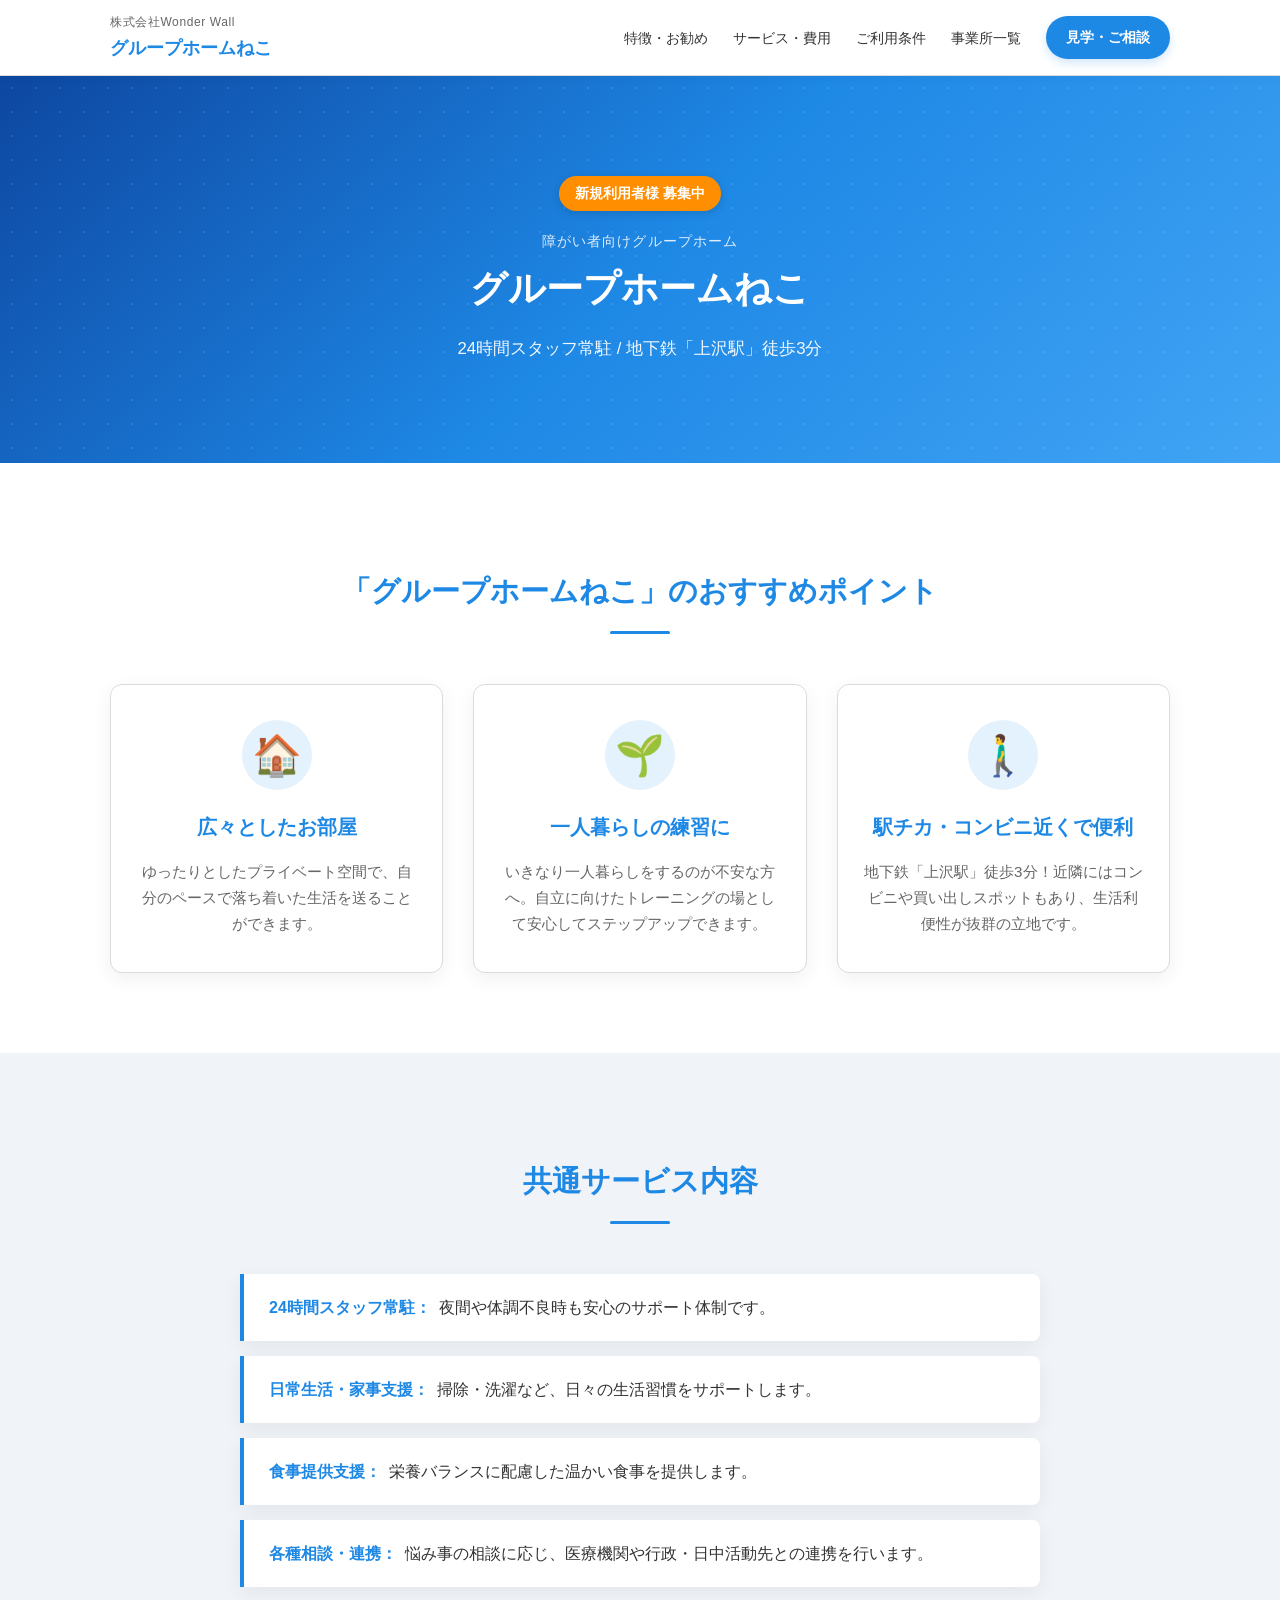
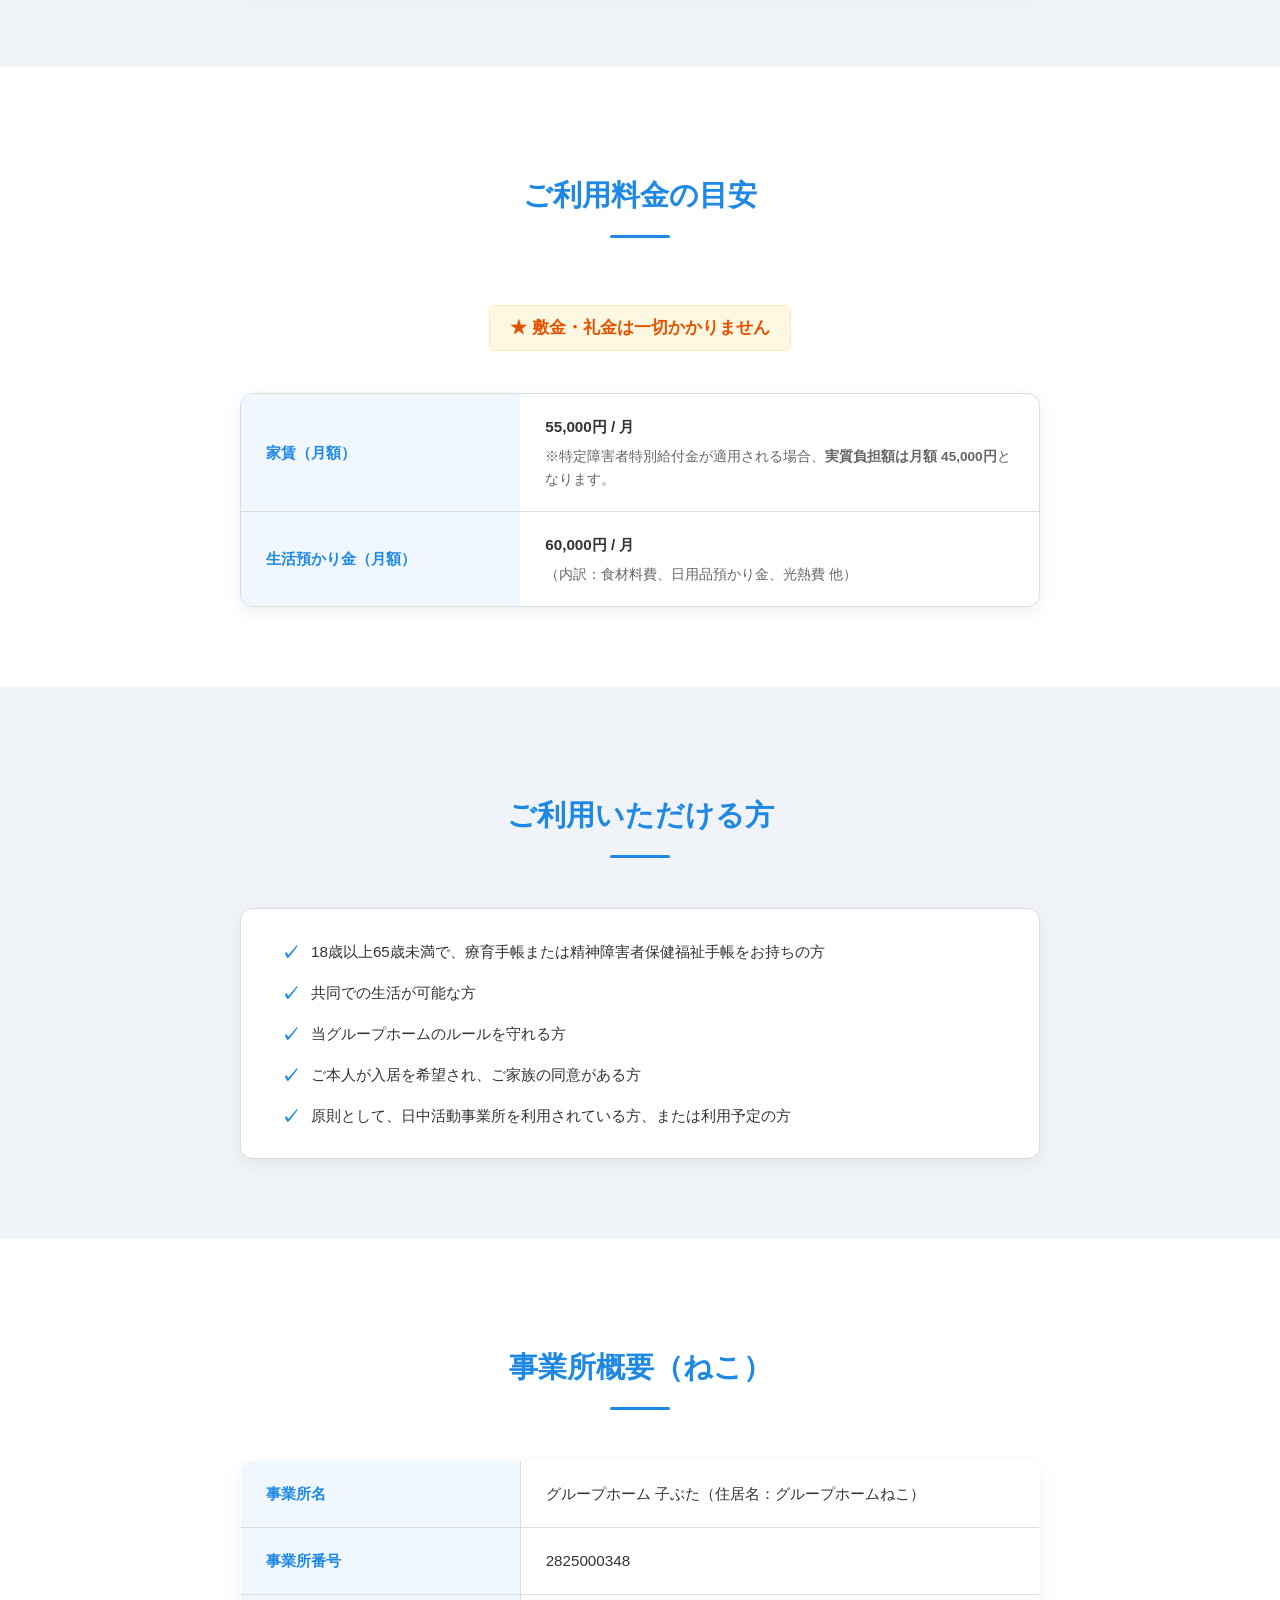
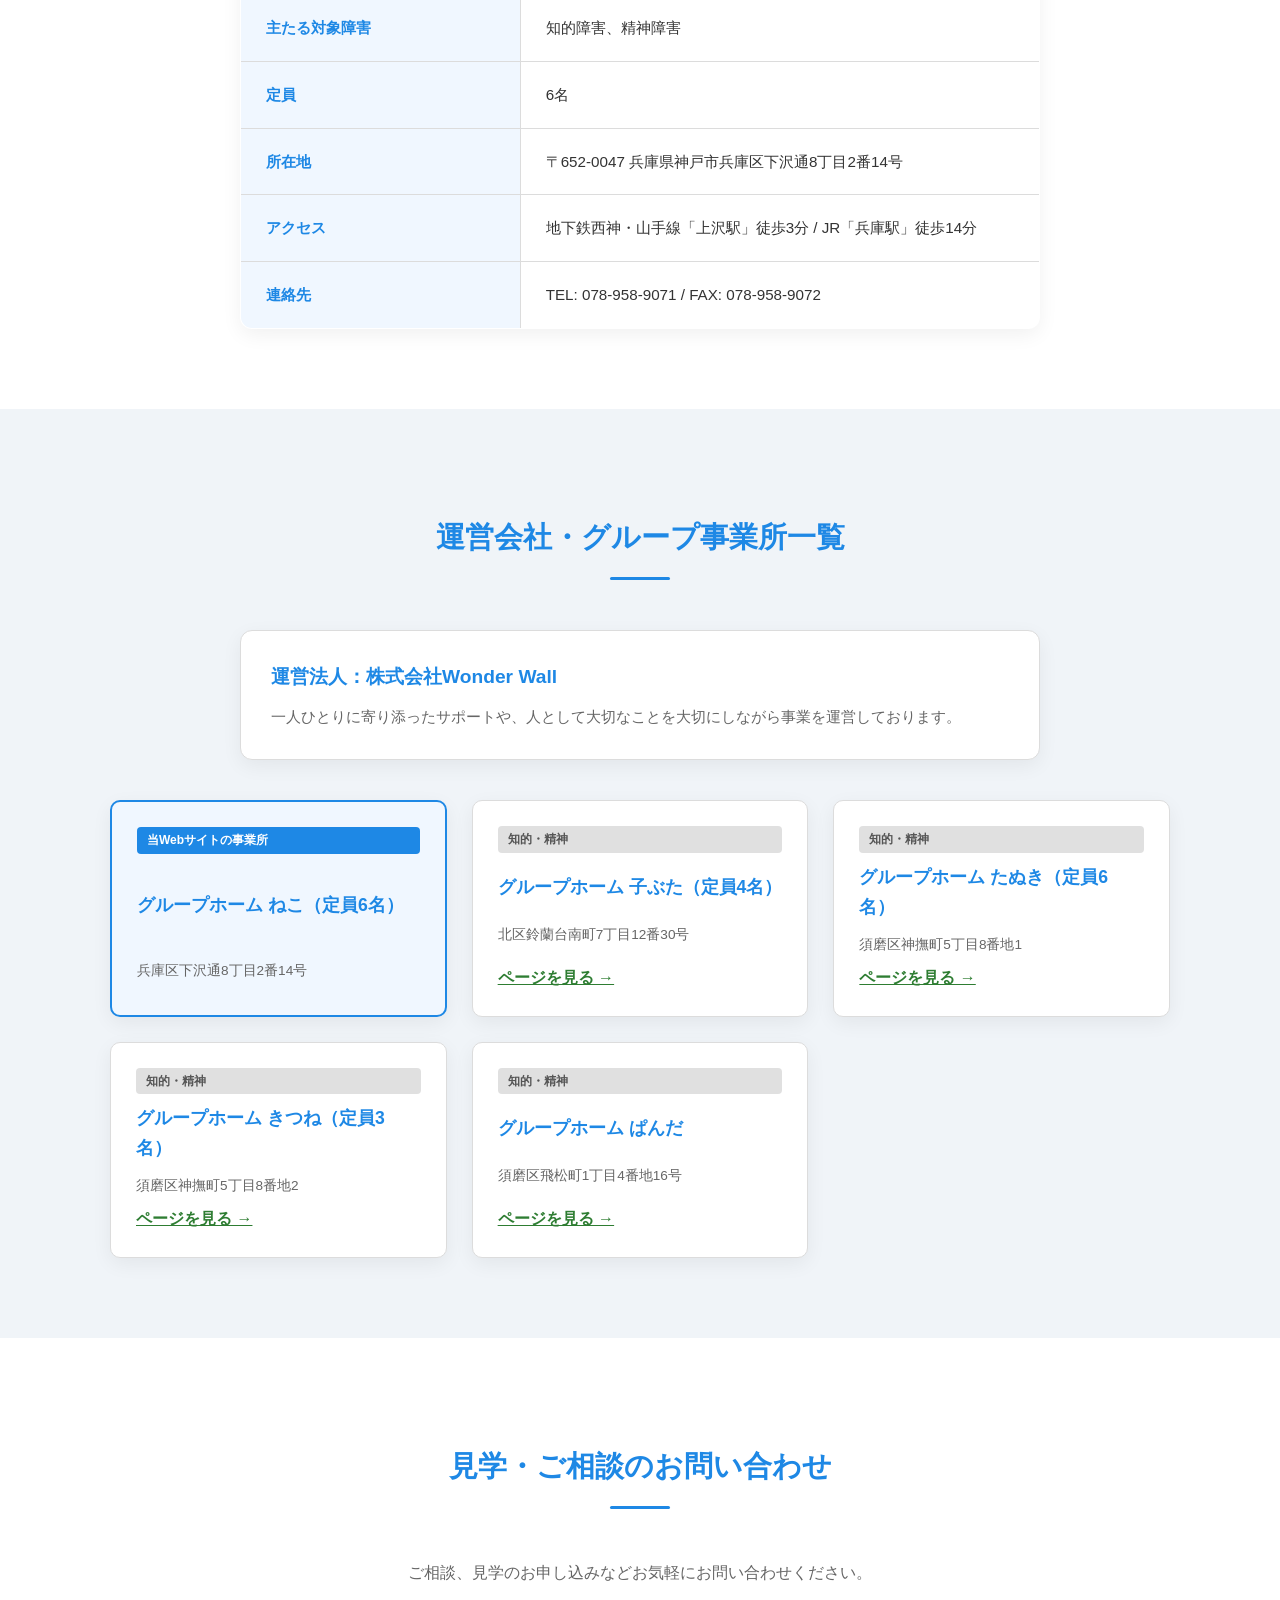
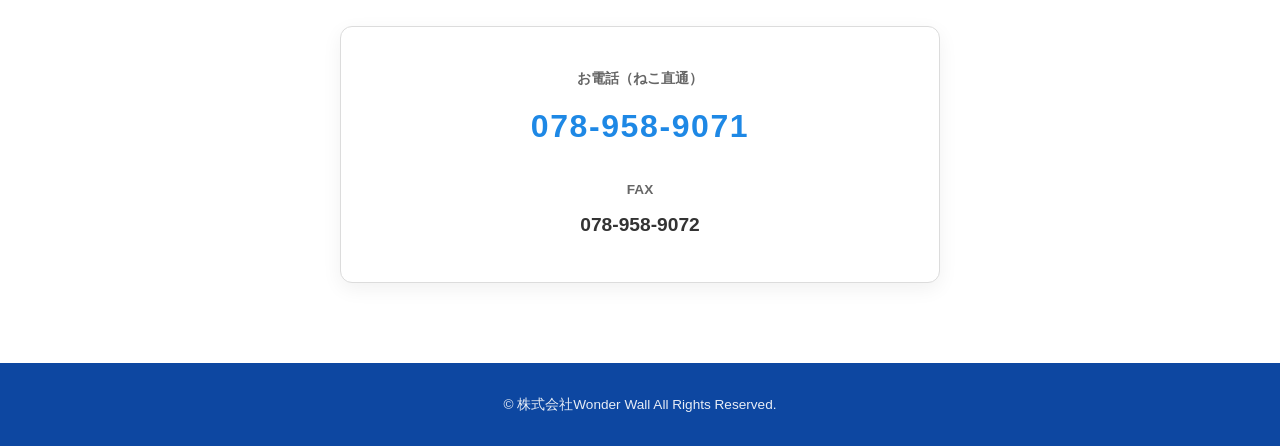
==== commit 475407c1: "Add files via upload" ====
--- a/index.html
+++ b/index.html
@@ -5,7 +5,7 @@
     <meta name="viewport" content="width=device-width, initial-scale=1.0">
     <meta name="description" content="神戸市兵庫区の障がい者向けグループホーム「グループホームねこ」。地下鉄上沢駅から徒歩3分。24時間スタッフ常駐で安心の暮らしをサポート。新規利用者様募集中です。">
     <title>グループホームねこ | 神戸市兵庫区の障がい者向けグループホーム</title>
-    <link rel="stylesheet" href="style.css">
+    <link rel="stylesheet" href="style-neko.css">
 </head>
 <body>
 
--- a/style-neko.css
+++ b/style-neko.css
@@ -0,0 +1,587 @@
+@charset "UTF-8";
+
+/* ==========================================
+   1. 変数・基本設定 (Base Settings - 青)
+   ========================================== */
+:root {
+    --color-primary: #1e88e5;      /* 信頼感のある青 */
+    --color-primary-light: #e3f2fd;/* 薄い背景用ブルー */
+    --color-accent: #ff8f00;       /* 優しいオレンジ（バッジ等） */
+    --color-text: #333333;         /* 基本の文字色 */
+    --color-text-sub: #666666;     /* 補足の文字色 */
+    --color-bg: #f0f4f8;           /* 全体の背景（少しだけ青みを帯びた白） */
+    --color-white: #ffffff;
+    --color-border: #dcdcdc;       /* 枠線 */
+    --font-base: -apple-system, BlinkMacSystemFont, "Segoe UI", Roboto, "Helvetica Neue", Arial, "Hiragino Sans", "Hiragino Kaku Gothic ProN", "Meiryo", sans-serif;
+    --transition: all 0.3s ease;
+    --shadow-card: 0 6px 20px rgba(0, 0, 0, 0.06);
+}
+
+html {
+    scroll-behavior: smooth;
+    font-size: 16px;
+}
+
+body {
+    font-family: var(--font-base);
+    color: var(--color-text);
+    background-color: var(--color-bg);
+    line-height: 1.7;
+    margin: 0;
+    padding: 0;
+    -webkit-font-smoothing: antialiased;
+}
+
+* {
+    box-sizing: border-box;
+}
+
+a {
+    color: inherit;
+    text-decoration: none;
+}
+
+ul {
+    list-style: none;
+    padding: 0;
+    margin: 0;
+}
+
+/* レイアウト共通 */
+.l-inner {
+    max-width: 1100px;
+    margin: 0 auto;
+    padding: 0 20px;
+}
+
+.l-section {
+    padding: 80px 0;
+}
+
+.l-section:nth-child(even) {
+    background-color: var(--color-white);
+}
+
+.c-heading {
+    font-size: 1.8rem;
+    font-weight: 700;
+    text-align: center;
+    margin-bottom: 50px;
+    position: relative;
+    color: var(--color-primary);
+}
+
+.c-heading::after {
+    content: "";
+    display: block;
+    width: 60px;
+    height: 3px;
+    background-color: var(--color-primary);
+    margin: 15px auto 0;
+    border-radius: 2px;
+}
+
+/* ヘッダー */
+.l-header {
+    background: rgba(255, 255, 255, 0.95);
+    backdrop-filter: blur(10px);
+    border-bottom: 1px solid var(--color-border);
+    position: sticky;
+    top: 0;
+    z-index: 100;
+    box-shadow: 0 2px 10px rgba(0,0,0,0.03);
+}
+
+.l-header__inner {
+    display: flex;
+    align-items: center;
+    justify-content: space-between;
+    height: 75px;
+}
+
+.l-header__brand {
+    display: flex;
+    flex-direction: column;
+}
+
+.l-header__company {
+    font-size: 0.75rem;
+    color: var(--color-text-sub);
+    letter-spacing: 0.05em;
+}
+
+.l-header__title {
+    font-size: 1.15rem;
+    font-weight: bold;
+    color: var(--color-primary);
+}
+
+.l-header__list {
+    display: flex;
+    align-items: center;
+    gap: 25px;
+}
+
+.l-header__link {
+    font-size: 0.9rem;
+    font-weight: 500;
+    color: var(--color-text);
+    transition: var(--transition);
+}
+
+.l-header__link:hover {
+    color: var(--color-primary);
+}
+
+.c-button {
+    display: inline-flex;
+    align-items: center;
+    justify-content: center;
+    padding: 10px 20px;
+    border-radius: 50px;
+    font-weight: bold;
+    transition: var(--transition);
+}
+
+.c-button--header {
+    background-color: var(--color-primary);
+    color: var(--color-white) !important;
+    font-size: 0.85rem;
+    box-shadow: 0 4px 10px rgba(30, 136, 229, 0.2);
+}
+
+.c-button--header:hover {
+    background-color: #0d47a1;
+    transform: translateY(-2px);
+    box-shadow: 0 6px 15px rgba(30, 136, 229, 0.3);
+}
+
+/* ヒーローエリア（青グラデーション） */
+.p-hero {
+    background: linear-gradient(135deg, #0d47a1 0%, #1e88e5 50%, #42a5f5 100%);
+    color: var(--color-white);
+    padding: 100px 0;
+    text-align: center;
+    position: relative;
+    overflow: hidden;
+}
+
+.p-hero::before {
+    content: "";
+    position: absolute;
+    top: 0; left: 0; width: 100%; height: 100%;
+    background-image: radial-gradient(rgba(255, 255, 255, 0.18) 1.5px, transparent 1.5px);
+    background-size: 24px 24px;
+    opacity: 0.6;
+    pointer-events: none;
+}
+
+.p-hero__inner {
+    position: relative;
+    z-index: 1;
+}
+
+.p-hero__badge {
+    display: inline-block;
+    background-color: var(--color-accent);
+    color: var(--color-white);
+    font-size: 0.85rem;
+    font-weight: bold;
+    padding: 6px 16px;
+    border-radius: 20px;
+    margin-bottom: 20px;
+    box-shadow: 0 2px 8px rgba(0,0,0,0.15);
+}
+
+.p-hero__title {
+    font-size: 2.3rem;
+    font-weight: 700;
+    line-height: 1.4;
+    margin: 0 0 20px;
+}
+
+.p-hero__subtitle {
+    display: block;
+    font-size: 0.9rem;
+    font-weight: 400;
+    opacity: 0.85;
+    margin-bottom: 12px;
+    letter-spacing: 0.08em;
+}
+
+.p-hero__lead {
+    font-size: 1.05rem;
+    opacity: 0.95;
+    max-width: 700px;
+    margin: 0 auto;
+}
+
+/* 特徴・お勧めポイント */
+.p-features__grid {
+    display: grid;
+    grid-template-columns: repeat(auto-fit, minmax(300px, 1fr));
+    gap: 30px;
+}
+
+.p-features__card {
+    background: var(--color-white);
+    border: 1px solid var(--color-border);
+    border-radius: 12px;
+    padding: 35px 25px;
+    text-align: center;
+    box-shadow: var(--shadow-card);
+    transition: var(--transition);
+}
+
+.p-features__card:hover {
+    transform: translateY(-5px);
+    box-shadow: 0 12px 30px rgba(30, 136, 229, 0.12);
+    border-color: var(--color-primary);
+}
+
+.p-features__icon {
+    font-size: 2.5rem;
+    margin-bottom: 20px;
+    display: inline-block;
+    background: var(--color-primary-light);
+    width: 70px;
+    height: 70px;
+    line-height: 70px;
+    border-radius: 50%;
+}
+
+.p-features__card-title {
+    font-size: 1.25rem;
+    font-weight: bold;
+    margin: 0 0 15px;
+    color: var(--color-primary);
+}
+
+.p-features__card-text {
+    font-size: 0.95rem;
+    color: var(--color-text-sub);
+    margin: 0;
+}
+
+/* サービス内容 */
+.p-services__list {
+    max-width: 800px;
+    margin: 0 auto;
+    display: flex;
+    flex-direction: column;
+    gap: 15px;
+}
+
+.p-services__item {
+    background: var(--color-white);
+    border-left: 4px solid var(--color-primary);
+    padding: 20px 25px;
+    border-radius: 0 8px 8px 0;
+    box-shadow: var(--shadow-card);
+    font-size: 1rem;
+}
+
+.p-services__item strong {
+    color: var(--color-primary);
+    margin-right: 8px;
+}
+
+/* ご利用料金 */
+.p-cost__notice {
+    text-align: center;
+    margin-bottom: 25px;
+}
+
+.p-cost__highlight {
+    display: inline-block;
+    background-color: #fff8e1;
+    color: #e65100;
+    border: 1px dashed #ffe0b2;
+    padding: 8px 20px;
+    border-radius: 6px;
+    font-weight: bold;
+    font-size: 1.05rem;
+}
+
+.c-table {
+    width: 100%;
+    max-width: 800px;
+    margin: 0 auto;
+    background: var(--color-white);
+    border-collapse: separate;
+    border-spacing: 0;
+    border-radius: 12px;
+    overflow: hidden;
+    box-shadow: var(--shadow-card);
+    border: 1px solid var(--color-border);
+}
+
+.c-table th,
+.c-table td {
+    padding: 20px 25px;
+    border-bottom: 1px solid var(--color-border);
+    text-align: left;
+    font-size: 0.95rem;
+}
+
+.c-table tr:last-child th,
+.c-table tr:last-child td {
+    border-bottom: none;
+}
+
+.c-table th {
+    background-color: #f0f7ff;
+    color: var(--color-primary);
+    font-weight: bold;
+    width: 35%;
+    vertical-align: middle;
+}
+
+.c-table td {
+    color: var(--color-text);
+    vertical-align: middle;
+}
+
+.c-table small {
+    display: block;
+    margin-top: 5px;
+    color: var(--color-text-sub);
+    font-size: 0.85rem;
+}
+
+.c-table--border th,
+.c-table--border td {
+    border: 1px solid var(--color-border);
+}
+.c-table--border {
+    border-collapse: collapse;
+}
+
+/* ご利用いただける方 */
+.c-check-list {
+    max-width: 800px;
+    margin: 0 auto;
+    background: var(--color-white);
+    padding: 30px 40px;
+    border-radius: 12px;
+    box-shadow: var(--shadow-card);
+    border: 1px solid var(--color-border);
+}
+
+.c-check-list li {
+    position: relative;
+    padding-left: 30px;
+    margin-bottom: 15px;
+    font-size: 0.95rem;
+}
+
+.c-check-list li:last-child {
+    margin-bottom: 0;
+}
+
+.c-check-list li::before {
+    content: "✓";
+    position: absolute;
+    left: 0;
+    top: 0;
+    color: var(--color-primary);
+    font-weight: bold;
+    font-size: 1.1rem;
+}
+
+/* 運営会社・ネットワーク一覧 */
+.p-network__company {
+    max-width: 800px;
+    margin: 0 auto 40px;
+    background: var(--color-white);
+    padding: 30px;
+    border-radius: 12px;
+    border: 1px solid var(--color-border);
+    box-shadow: var(--shadow-card);
+}
+
+.p-network__company h3 {
+    margin-top: 0;
+    color: var(--color-primary);
+    font-size: 1.2rem;
+    margin-bottom: 10px;
+}
+
+.p-network__company p {
+    margin: 0;
+    color: var(--color-text-sub);
+    font-size: 0.95rem;
+}
+
+.p-network__grid {
+    display: grid;
+    grid-template-columns: repeat(auto-fit, minmax(280px, 1fr));
+    gap: 25px;
+}
+
+.p-network__card {
+    background: var(--color-white);
+    border: 1px solid var(--color-border);
+    border-radius: 10px;
+    padding: 25px;
+    position: relative;
+    transition: var(--transition);
+    display: flex;
+    flex-direction: column;
+    justify-content: space-between;
+    box-shadow: var(--shadow-card);
+}
+
+.p-network__card:hover {
+    transform: translateY(-3px);
+    box-shadow: 0 10px 25px rgba(30, 136, 229, 0.1);
+    border-color: var(--color-primary);
+}
+
+.p-network__card--active {
+    border: 2px solid var(--color-primary);
+    background-color: #f0f7ff;
+}
+
+.p-network__tag {
+    display: inline-block;
+    background-color: #e0e0e0;
+    color: #555;
+    font-size: 0.75rem;
+    padding: 3px 10px;
+    border-radius: 4px;
+    margin-bottom: 10px;
+    font-weight: bold;
+}
+
+.p-network__card--active .p-network__tag {
+    background-color: var(--color-primary);
+    color: var(--color-white);
+}
+
+.p-network__card h4 {
+    font-size: 1.1rem;
+    margin: 0 0 10px;
+    color: var(--color-primary);
+}
+
+.p-network__card p {
+    font-size: 0.85rem;
+    color: var(--color-text-sub);
+    margin: 0 0 8px;
+}
+
+/* お問い合わせ */
+.p-contact__text {
+    text-align: center;
+    max-width: 700px;
+    margin: 0 auto 40px;
+    font-size: 1rem;
+    color: var(--color-text-sub);
+}
+
+.p-contact__box {
+    max-width: 600px;
+    margin: 0 auto;
+    background: var(--color-white);
+    border: 1px solid var(--color-border);
+    border-radius: 12px;
+    padding: 40px;
+    box-shadow: var(--shadow-card);
+    display: flex;
+    flex-direction: column;
+    gap: 25px;
+    text-align: center;
+}
+
+.p-contact__item {
+    display: flex;
+    flex-direction: column;
+    gap: 8px;
+}
+
+.p-contact__label {
+    font-size: 0.85rem;
+    color: var(--color-text-sub);
+    font-weight: bold;
+}
+
+.p-contact__tel {
+    font-size: 2rem;
+    font-weight: bold;
+    color: var(--color-primary);
+    letter-spacing: 0.05em;
+    transition: var(--transition);
+}
+
+.p-contact__tel:hover {
+    color: #0d47a1;
+    opacity: 0.8;
+}
+
+.p-contact__fax {
+    font-size: 1.2rem;
+    font-weight: bold;
+    color: var(--color-text);
+}
+
+/* フッター */
+.l-footer {
+    background-color: #0d47a1;
+    color: var(--color-white);
+    text-align: center;
+    padding: 30px 0;
+}
+
+.l-footer__copy {
+    font-size: 0.85rem;
+    margin: 0;
+    opacity: 0.9;
+}
+
+/* スマホ対応 */
+@media (max-width: 768px) {
+    .l-header__nav {
+        display: none; 
+    }
+    
+    .l-header__inner {
+        justify-content: center;
+        text-align: center;
+    }
+
+    .p-hero {
+        padding: 60px 0;
+    }
+
+    .p-hero__title {
+        font-size: 1.6rem;
+    }
+
+    .l-section {
+        padding: 50px 0;
+    }
+
+    .c-heading {
+        font-size: 1.4rem;
+        margin-bottom: 30px;
+    }
+
+    .c-table, 
+    .c-table th, 
+    .c-table td {
+        display: block;
+        width: 100%;
+    }
+
+    .c-table th {
+        background-color: #f0f7ff;
+        border-bottom: none;
+        padding-bottom: 5px;
+    }
+
+    .c-table td {
+        padding-top: 5px;
+        border-top: none;
+    }
+}
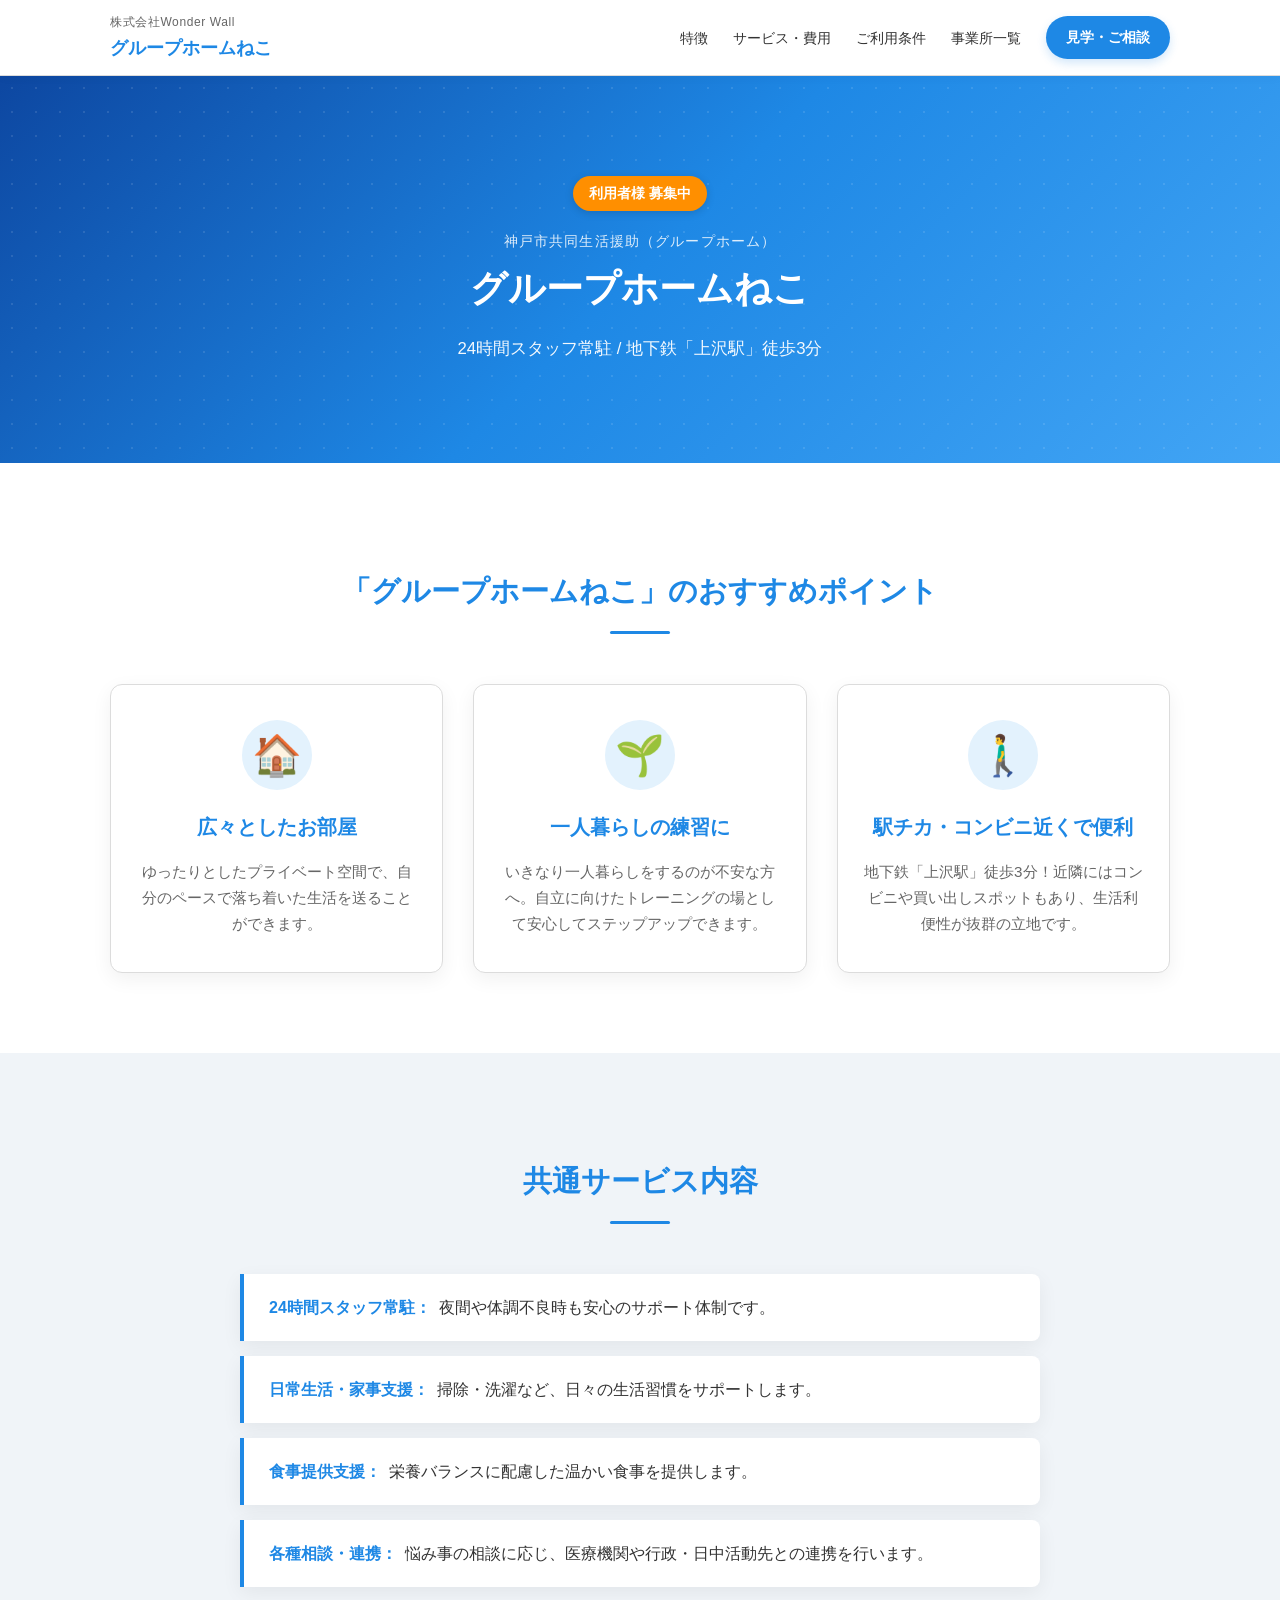
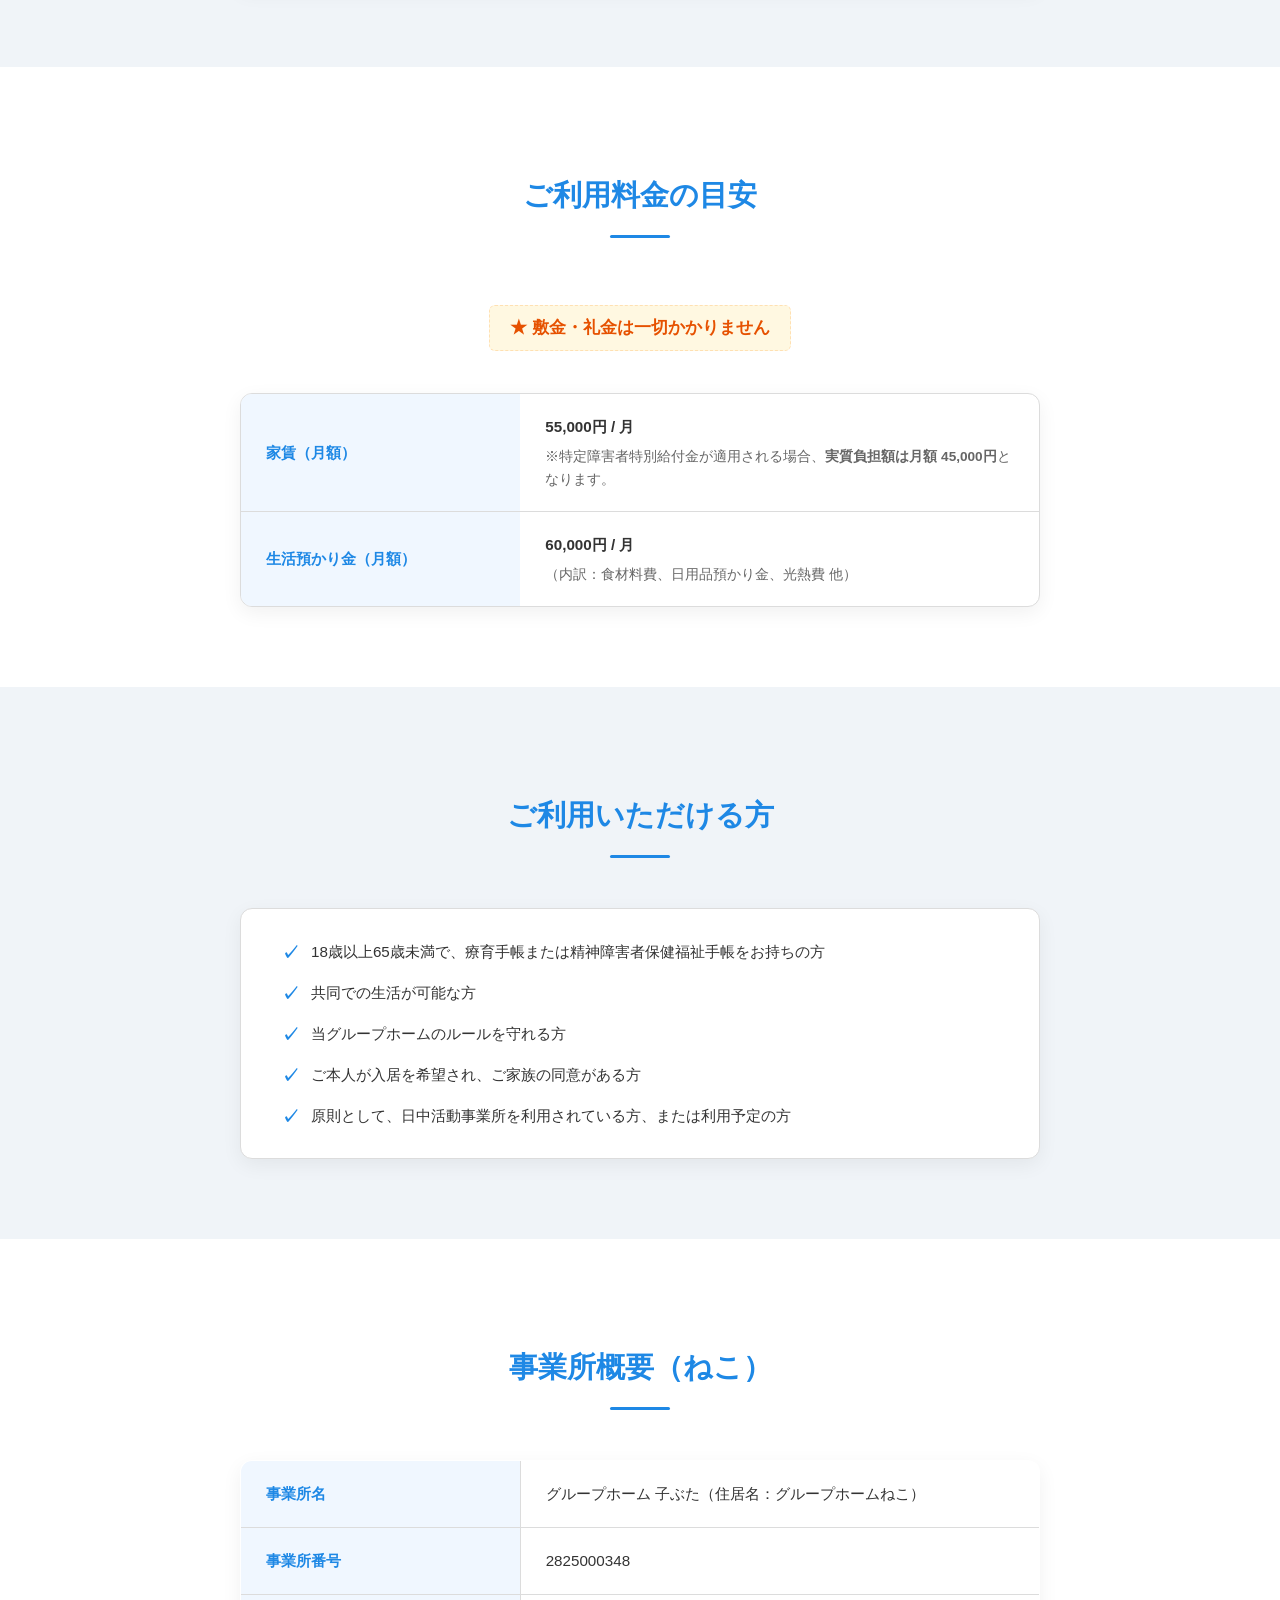
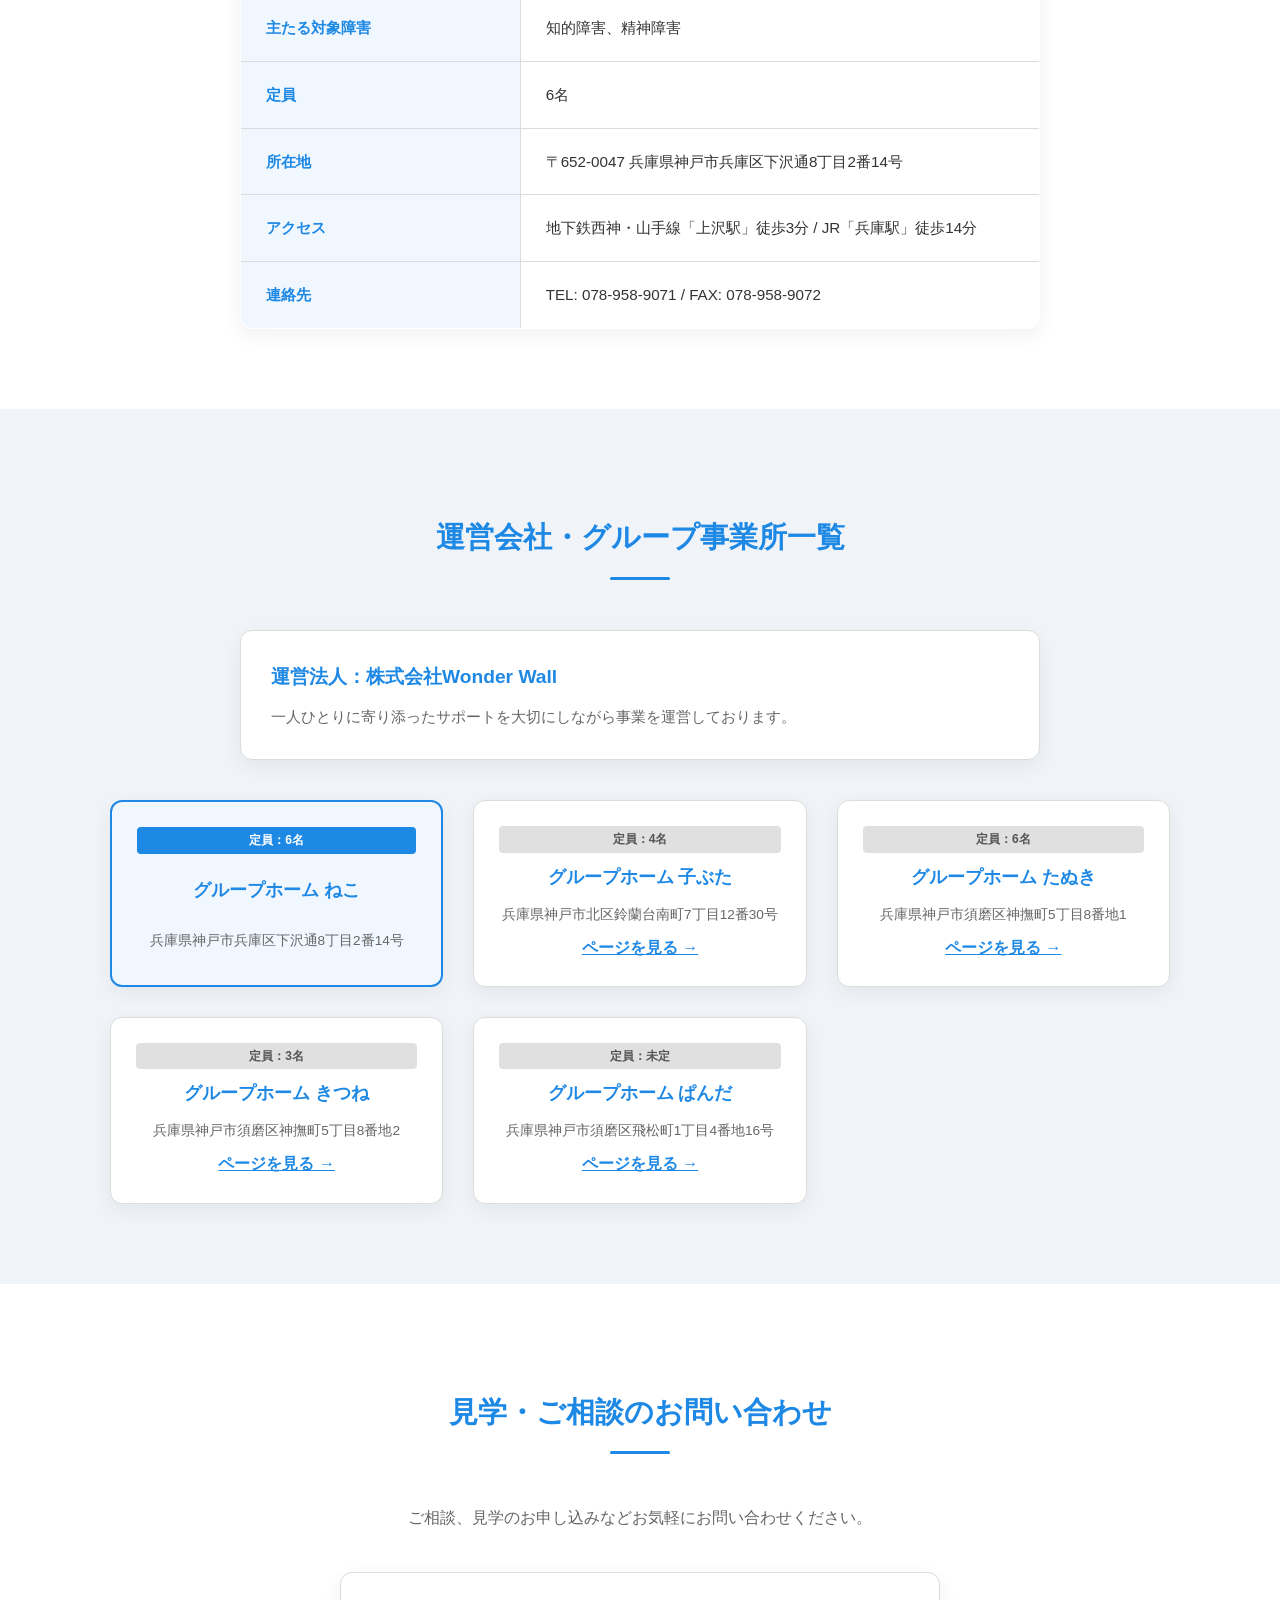
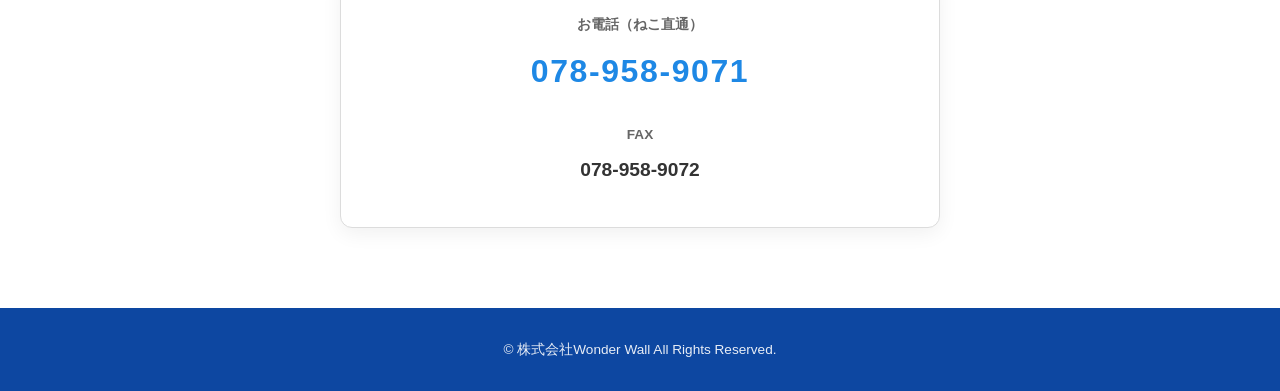
==== commit f70bd3a6: "Add files via upload" ====
--- a/index.html
+++ b/index.html
@@ -3,22 +3,28 @@
 <head>
     <meta charset="UTF-8">
     <meta name="viewport" content="width=device-width, initial-scale=1.0">
-    <meta name="description" content="神戸市兵庫区の障がい者向けグループホーム「グループホームねこ」。地下鉄上沢駅から徒歩3分。24時間スタッフ常駐で安心の暮らしをサポート。新規利用者様募集中です。">
-    <title>グループホームねこ | 神戸市兵庫区の障がい者向けグループホーム</title>
-    <link rel="stylesheet" href="style-neko.css">
+    <meta name="description" content="神戸市兵庫区の障がい者向けグループホーム「グループホームねこ」。地下鉄上沢駅から徒歩3分。24時間スタッフ常駐で安心の暮らしをサポート。利用者様募集中です。">
+    <title>グループホームねこ | 神戸市共同生活援助（グループホーム）</title>
+    <link rel="stylesheet" href="css/style.css">
 </head>
-<body>
-
-    <!-- ヘッダー -->
+<body data-theme="neko">
+
     <header class="l-header">
         <div class="l-inner l-header__inner">
             <div class="l-header__brand">
                 <span class="l-header__company">株式会社Wonder Wall</span>
                 <span class="l-header__title">グループホームねこ</span>
             </div>
-            <nav class="l-header__nav" aria-label="メインメニュー">
+            
+            <!-- スマホ用ハンバーガーボタン -->
+            <button class="c-hamburger" id="js-hamburger" aria-label="メニューを開閉する">
+                <span></span><span></span><span></span>
+            </button>
+
+            <!-- メニュー部分（ID追加） -->
+            <nav class="l-header__nav" id="js-nav" aria-label="メインメニュー">
                 <ul class="l-header__list">
-                    <li><a href="#features" class="l-header__link">特徴・お勧め</a></li>
+                    <li><a href="#features" class="l-header__link">特徴</a></li>
                     <li><a href="#service" class="l-header__link">サービス・費用</a></li>
                     <li><a href="#eligibility" class="l-header__link">ご利用条件</a></li>
                     <li><a href="#network" class="l-header__link">事業所一覧</a></li>
@@ -29,20 +35,19 @@
     </header>
 
     <main class="l-main">
-        <!-- ヒーローエリア -->
         <section class="p-hero">
             <div class="l-inner p-hero__inner">
-                <div class="p-hero__badge">新規利用者様 募集中</div>
+                <div class="p-hero__badge">利用者様 募集中</div>
                 <h1 class="p-hero__title">
-                    <span class="p-hero__subtitle">障がい者向けグループホーム</span>
+                    <span class="p-hero__subtitle">神戸市共同生活援助（グループホーム）</span>
                     グループホームねこ
                 </h1>
                 <p class="p-hero__lead">24時間スタッフ常駐 / 地下鉄「上沢駅」徒歩3分</p>
             </div>
         </section>
 
-        <!-- 職員からのアピールポイント -->
-        <section id="features" class="l-section p-features">
+        <!-- js-fadeクラスを追加 -->
+        <section id="features" class="l-section p-features js-fade">
             <div class="l-inner">
                 <h2 class="c-heading">「グループホームねこ」のおすすめポイント</h2>
                 <div class="p-features__grid">
@@ -65,8 +70,7 @@
             </div>
         </section>
 
-        <!-- 主なサービス内容 -->
-        <section id="service" class="l-section p-services">
+        <section id="service" class="l-section p-services js-fade">
             <div class="l-inner">
                 <h2 class="c-heading">共通サービス内容</h2>
                 <ul class="p-services__list">
@@ -78,8 +82,7 @@
             </div>
         </section>
 
-        <!-- 利用費用 -->
-        <section class="l-section p-cost">
+        <section class="l-section p-cost js-fade">
             <div class="l-inner">
                 <h2 class="c-heading">ご利用料金の目安</h2>
                 <div class="p-cost__notice">
@@ -106,8 +109,7 @@
             </div>
         </section>
 
-        <!-- ご利用いただける方 -->
-        <section id="eligibility" class="l-section p-eligibility">
+        <section id="eligibility" class="l-section p-eligibility js-fade">
             <div class="l-inner">
                 <h2 class="c-heading">ご利用いただける方</h2>
                 <ul class="c-check-list">
@@ -120,8 +122,7 @@
             </div>
         </section>
 
-        <!-- 施設概要 -->
-        <section class="l-section p-overview">
+        <section class="l-section p-overview js-fade">
             <div class="l-inner">
                 <h2 class="c-heading">事業所概要（ねこ）</h2>
                 <table class="c-table c-table--border">
@@ -138,56 +139,53 @@
             </div>
         </section>
 
-        <!-- 事業所一覧（リンク） -->
-        <section id="network" class="l-section p-network">
+        <section id="network" class="l-section p-network js-fade">
             <div class="l-inner">
                 <h2 class="c-heading">運営会社・グループ事業所一覧</h2>
                 <div class="p-network__company">
                     <h3>運営法人：株式会社Wonder Wall</h3>
-                    <p>一人ひとりに寄り添ったサポートや、人として大切なことを大切にしながら事業を運営しております。</p>
+                    <p>一人ひとりに寄り添ったサポートを大切にしながら事業を運営しております。</p>
                 </div>
                 <div class="p-network__grid">
                     
-                    <!-- ねこ（現在地） -->
                     <div class="p-network__card p-network__card--active">
-                        <span class="p-network__tag">当Webサイトの事業所</span>
-                        <h4>グループホーム ねこ（定員6名）</h4>
-                        <p>兵庫区下沢通8丁目2番14号</p>
+                        <span class="p-network__tag">定員：6名</span>
+                        <h4>グループホーム ねこ</h4>
+                        <p>兵庫県神戸市兵庫区下沢通8丁目2番14号</p>
                     </div>
 
                     <a href="kobuta.html" class="p-network__card">
-                        <span class="p-network__tag">知的・精神</span>
-                        <h4>グループホーム 子ぶた（定員4名）</h4>
-                        <p>北区鈴蘭台南町7丁目12番30号</p>
-                        <span style="color: #2e7d32; font-weight: bold; text-decoration: underline;">ページを見る &rarr;</span>
+                        <span class="p-network__tag">定員：4名</span>
+                        <h4>グループホーム 子ぶた</h4>
+                        <p>兵庫県神戸市北区鈴蘭台南町7丁目12番30号</p>
+                        <span class="p-network__link">ページを見る &rarr;</span>
                     </a>
 
                     <a href="tanuki.html" class="p-network__card">
-                        <span class="p-network__tag">知的・精神</span>
-                        <h4>グループホーム たぬき（定員6名）</h4>
-                        <p>須磨区神撫町5丁目8番地1</p>
-                        <span style="color: #2e7d32; font-weight: bold; text-decoration: underline;">ページを見る &rarr;</span>
+                        <span class="p-network__tag">定員：6名</span>
+                        <h4>グループホーム たぬき</h4>
+                        <p>兵庫県神戸市須磨区神撫町5丁目8番地1</p>
+                        <span class="p-network__link">ページを見る &rarr;</span>
                     </a>
 
                     <a href="kitsune.html" class="p-network__card">
-                        <span class="p-network__tag">知的・精神</span>
-                        <h4>グループホーム きつね（定員3名）</h4>
-                        <p>須磨区神撫町5丁目8番地2</p>
-                        <span style="color: #2e7d32; font-weight: bold; text-decoration: underline;">ページを見る &rarr;</span>
+                        <span class="p-network__tag">定員：3名</span>
+                        <h4>グループホーム きつね</h4>
+                        <p>兵庫県神戸市須磨区神撫町5丁目8番地2</p>
+                        <span class="p-network__link">ページを見る &rarr;</span>
                     </a>
 
                     <a href="panda.html" class="p-network__card">
-                        <span class="p-network__tag">知的・精神</span>
+                        <span class="p-network__tag">定員：未定</span>
                         <h4>グループホーム ぱんだ</h4>
-                        <p>須磨区飛松町1丁目4番地16号</p>
-                        <span style="color: #2e7d32; font-weight: bold; text-decoration: underline;">ページを見る &rarr;</span>
-                    </a>
-                </div>
-            </div>
-        </section>
-
-        <!-- お問い合わせ -->
-        <section id="contact" class="l-section p-contact">
+                        <p>兵庫県神戸市須磨区飛松町1丁目4番地16号</p>
+                        <span class="p-network__link">ページを見る &rarr;</span>
+                    </a>
+                </div>
+            </div>
+        </section>
+
+        <section id="contact" class="l-section p-contact js-fade">
             <div class="l-inner">
                 <h2 class="c-heading">見学・ご相談のお問い合わせ</h2>
                 <p class="p-contact__text">ご相談、見学のお申し込みなどお気軽にお問い合わせください。</p>
@@ -210,5 +208,8 @@
             <p class="l-footer__copy">&copy; 株式会社Wonder Wall All Rights Reserved.</p>
         </div>
     </footer>
+
+    <!-- JavaScriptファイルの読み込み -->
+    <script src="js/main.js"></script>
 </body>
 </html>
--- a/css/style.css
+++ b/css/style.css
@@ -0,0 +1,301 @@
+@charset "UTF-8";
+
+/* ==========================================
+   1. 変数・基本設定 (Base Settings)
+   ========================================== */
+:root {
+    --color-primary: #1b5e20;
+    --color-primary-light: #e8f5e9;
+    --color-accent: #ff8f00;
+    --color-text: #333333;
+    --color-text-sub: #666666;
+    --color-bg: #f0f4f0;
+    --color-white: #ffffff;
+    --color-border: #dcdcdc;
+    --hero-bg: linear-gradient(135deg, #0d3b13 0%, #1b5e20 50%, #2e7d32 100%);
+    --color-primary-dark: #0d3b13; 
+    --color-bg-sub: #f4f8f4;
+    --shadow-btn: rgba(27, 94, 32, 0.2);
+    --shadow-btn-hover: rgba(27, 94, 32, 0.3);
+    --shadow-card-hover: rgba(27, 94, 32, 0.12);
+    --shadow-card-active: rgba(27, 94, 32, 0.1);
+    --font-base: -apple-system, BlinkMacSystemFont, "Segoe UI", Roboto, "Helvetica Neue", Arial, "Hiragino Sans", "Hiragino Kaku Gothic ProN", "Meiryo", sans-serif;
+    --transition: all 0.3s ease;
+    --shadow-card: 0 6px 20px rgba(0, 0, 0, 0.06);
+}
+
+[data-theme="kobuta"] {
+    --color-primary: #d81b60;
+    --color-primary-light: #fce4ec;
+    --color-bg: #fcf2f4;
+    --hero-bg: linear-gradient(135deg, #880e4f 0%, #d81b60 50%, #ec407a 100%);
+    --color-primary-dark: #880e4f;
+    --color-bg-sub: #fff0f3;
+    --shadow-btn: rgba(216, 27, 96, 0.2);
+    --shadow-btn-hover: rgba(216, 27, 96, 0.3);
+    --shadow-card-hover: rgba(216, 27, 96, 0.12);
+    --shadow-card-active: rgba(216, 27, 96, 0.1);
+}
+
+[data-theme="neko"] {
+    --color-primary: #1e88e5;
+    --color-primary-light: #e3f2fd;
+    --color-bg: #f0f4f8;
+    --hero-bg: linear-gradient(135deg, #0d47a1 0%, #1e88e5 50%, #42a5f5 100%);
+    --color-primary-dark: #0d47a1;
+    --color-bg-sub: #f0f7ff;
+    --shadow-btn: rgba(30, 136, 229, 0.2);
+    --shadow-btn-hover: rgba(30, 136, 229, 0.3);
+    --shadow-card-hover: rgba(30, 136, 229, 0.12);
+    --shadow-card-active: rgba(30, 136, 229, 0.1);
+}
+
+[data-theme="tanuki"] {
+    --color-primary: #e65100;
+    --color-primary-light: #fff3e0;
+    --color-bg: #fff8f0;
+    --hero-bg: linear-gradient(135deg, #bf360c 0%, #e65100 50%, #ff9800 100%);
+    --color-primary-dark: #bf360c;
+    --color-bg-sub: #fff3e0;
+    --shadow-btn: rgba(230, 81, 0, 0.2);
+    --shadow-btn-hover: rgba(230, 81, 0, 0.3);
+    --shadow-card-hover: rgba(230, 81, 0, 0.12);
+    --shadow-card-active: rgba(230, 81, 0, 0.1);
+}
+
+html { scroll-behavior: smooth; font-size: 16px; }
+
+body {
+    font-family: var(--font-base);
+    color: var(--color-text);
+    background-color: var(--color-bg);
+    line-height: 1.7;
+    margin: 0;
+    padding: 0;
+    -webkit-font-smoothing: antialiased;
+}
+
+* { box-sizing: border-box; }
+a { color: inherit; text-decoration: none; }
+ul { list-style: none; padding: 0; margin: 0; }
+
+/* ==========================================
+   2. レイアウト共通 (Layout)
+   ========================================== */
+.l-inner { max-width: 1100px; margin: 0 auto; padding: 0 20px; }
+.l-section { padding: 80px 0; overflow: hidden; }
+.l-section:nth-child(even) { background-color: var(--color-white); }
+
+.c-heading {
+    font-size: 1.8rem; font-weight: 700; text-align: center;
+    margin-bottom: 50px; position: relative; color: var(--color-primary);
+}
+.c-heading::after {
+    content: ""; display: block; width: 60px; height: 3px;
+    background-color: var(--color-primary); margin: 15px auto 0; border-radius: 2px;
+}
+
+/* ==========================================
+   3. ヘッダー (Header)
+   ========================================== */
+.l-header {
+    background: rgba(255, 255, 255, 0.95); backdrop-filter: blur(10px);
+    border-bottom: 1px solid var(--color-border); position: sticky;
+    top: 0; z-index: 100; box-shadow: 0 2px 10px rgba(0,0,0,0.03);
+}
+.l-header__inner { display: flex; align-items: center; justify-content: space-between; height: 75px; }
+.l-header__brand { display: flex; flex-direction: column; z-index: 101; }
+.l-header__company { font-size: 0.75rem; color: var(--color-text-sub); letter-spacing: 0.05em; }
+.l-header__title { font-size: 1.15rem; font-weight: bold; color: var(--color-primary); }
+.l-header__list { display: flex; align-items: center; gap: 25px; }
+.l-header__link { font-size: 0.9rem; font-weight: 500; color: var(--color-text); transition: var(--transition); }
+.l-header__link:hover { color: var(--color-primary); }
+
+.c-button {
+    display: inline-flex; align-items: center; justify-content: center;
+    padding: 10px 20px; border-radius: 50px; font-weight: bold; transition: var(--transition);
+}
+.c-button--header {
+    background-color: var(--color-primary); color: var(--color-white) !important;
+    font-size: 0.85rem; box-shadow: 0 4px 10px var(--shadow-btn);
+}
+.c-button--header:hover {
+    background-color: var(--color-primary-dark); transform: translateY(-2px);
+    box-shadow: 0 6px 15px var(--shadow-btn-hover);
+}
+
+/* ハンバーガーボタン（PC時は非表示） */
+.c-hamburger { display: none; }
+
+/* ==========================================
+   4. ヒーローエリア (Hero)
+   ========================================== */
+.p-hero {
+    background: var(--hero-bg); color: var(--color-white); padding: 100px 0;
+    text-align: center; position: relative; overflow: hidden;
+}
+.p-hero::before {
+    content: ""; position: absolute; top: 0; left: 0; width: 100%; height: 100%;
+    background-image: radial-gradient(rgba(255, 255, 255, 0.18) 1.5px, transparent 1.5px);
+    background-size: 24px 24px; opacity: 0.6; pointer-events: none;
+}
+.p-hero__inner { position: relative; z-index: 1; }
+.p-hero__badge {
+    display: inline-block; background-color: var(--color-accent); color: var(--color-white);
+    font-size: 0.85rem; font-weight: bold; padding: 6px 16px; border-radius: 20px;
+    margin-bottom: 20px; box-shadow: 0 2px 8px rgba(0,0,0,0.15);
+}
+.p-hero__title { font-size: 2.3rem; font-weight: 700; line-height: 1.4; margin: 0 0 20px; }
+.p-hero__subtitle { display: block; font-size: 0.9rem; font-weight: 400; opacity: 0.85; margin-bottom: 12px; letter-spacing: 0.08em; }
+.p-hero__lead { font-size: 1.05rem; opacity: 0.95; max-width: 700px; margin: 0 auto; }
+
+/* ==========================================
+   5. コンテンツ各セクション共通
+   ========================================== */
+.p-features__grid, .p-network__grid {
+    display: grid; grid-template-columns: repeat(auto-fit, minmax(300px, 1fr)); gap: 30px;
+}
+.p-features__card, .p-network__card {
+    background: var(--color-white); border: 1px solid var(--color-border);
+    border-radius: 12px; padding: 35px 25px; text-align: center;
+    box-shadow: var(--shadow-card); transition: var(--transition);
+}
+.p-features__card:hover, .p-network__card:hover {
+    transform: translateY(-5px); box-shadow: 0 12px 30px var(--shadow-card-hover); border-color: var(--color-primary);
+}
+.p-features__icon {
+    font-size: 2.5rem; margin-bottom: 20px; display: inline-block;
+    background: var(--color-primary-light); width: 70px; height: 70px; line-height: 70px; border-radius: 50%;
+}
+.p-features__card-title { font-size: 1.25rem; font-weight: bold; margin: 0 0 15px; color: var(--color-primary); }
+.p-features__card-text { font-size: 0.95rem; color: var(--color-text-sub); margin: 0; }
+
+.p-services__list { max-width: 800px; margin: 0 auto; display: flex; flex-direction: column; gap: 15px; }
+.p-services__item {
+    background: var(--color-white); border-left: 4px solid var(--color-primary);
+    padding: 20px 25px; border-radius: 0 8px 8px 0; box-shadow: var(--shadow-card); font-size: 1rem;
+}
+.p-services__item strong { color: var(--color-primary); margin-right: 8px; }
+
+.p-cost__notice { text-align: center; margin-bottom: 25px; }
+.p-cost__highlight {
+    display: inline-block; background-color: #fff8e1; color: #e65100;
+    border: 1px dashed #ffe0b2; padding: 8px 20px; border-radius: 6px; font-weight: bold; font-size: 1.05rem;
+}
+.c-table {
+    width: 100%; max-width: 800px; margin: 0 auto; background: var(--color-white);
+    border-collapse: separate; border-spacing: 0; border-radius: 12px; overflow: hidden;
+    box-shadow: var(--shadow-card); border: 1px solid var(--color-border);
+}
+.c-table th, .c-table td { padding: 20px 25px; border-bottom: 1px solid var(--color-border); text-align: left; font-size: 0.95rem; }
+.c-table tr:last-child th, .c-table tr:last-child td { border-bottom: none; }
+.c-table th { background-color: var(--color-bg-sub); color: var(--color-primary); font-weight: bold; width: 35%; vertical-align: middle; }
+.c-table td { color: var(--color-text); vertical-align: middle; }
+.c-table small { display: block; margin-top: 5px; color: var(--color-text-sub); font-size: 0.85rem; }
+.c-table--border th, .c-table--border td { border: 1px solid var(--color-border); }
+.c-table--border { border-collapse: collapse; }
+
+.c-check-list {
+    max-width: 800px; margin: 0 auto; background: var(--color-white);
+    padding: 30px 40px; border-radius: 12px; box-shadow: var(--shadow-card); border: 1px solid var(--color-border);
+}
+.c-check-list li { position: relative; padding-left: 30px; margin-bottom: 15px; font-size: 0.95rem; }
+.c-check-list li:last-child { margin-bottom: 0; }
+.c-check-list li::before {
+    content: "✓"; position: absolute; left: 0; top: 0;
+    color: var(--color-primary); font-weight: bold; font-size: 1.1rem;
+}
+
+.p-network__company {
+    max-width: 800px; margin: 0 auto 40px; background: var(--color-white);
+    padding: 30px; border-radius: 12px; border: 1px solid var(--color-border); box-shadow: var(--shadow-card);
+}
+.p-network__company h3 { margin-top: 0; color: var(--color-primary); font-size: 1.2rem; margin-bottom: 10px; }
+.p-network__company p { margin: 0; color: var(--color-text-sub); font-size: 0.95rem; }
+.p-network__card { display: flex; flex-direction: column; justify-content: space-between; padding: 25px; }
+.p-network__card--active { border: 2px solid var(--color-primary); background-color: var(--color-bg-sub); }
+.p-network__tag {
+    display: inline-block; background-color: #e0e0e0; color: #555;
+    font-size: 0.75rem; padding: 3px 10px; border-radius: 4px; margin-bottom: 10px; font-weight: bold;
+}
+.p-network__card--active .p-network__tag { background-color: var(--color-primary); color: var(--color-white); }
+.p-network__card h4 { font-size: 1.1rem; margin: 0 0 10px; color: var(--color-primary); }
+.p-network__card p { font-size: 0.85rem; color: var(--color-text-sub); margin: 0 0 8px; }
+.p-network__link { color: var(--color-primary); font-weight: bold; text-decoration: underline; }
+
+.p-contact__text { text-align: center; max-width: 700px; margin: 0 auto 40px; font-size: 1rem; color: var(--color-text-sub); }
+.p-contact__box {
+    max-width: 600px; margin: 0 auto; background: var(--color-white);
+    border: 1px solid var(--color-border); border-radius: 12px; padding: 40px;
+    box-shadow: var(--shadow-card); display: flex; flex-direction: column; gap: 25px; text-align: center;
+}
+.p-contact__item { display: flex; flex-direction: column; gap: 8px; }
+.p-contact__label { font-size: 0.85rem; color: var(--color-text-sub); font-weight: bold; }
+.p-contact__tel { font-size: 2rem; font-weight: bold; color: var(--color-primary); letter-spacing: 0.05em; transition: var(--transition); }
+.p-contact__tel:hover { color: var(--color-primary-dark); opacity: 0.8; }
+.p-contact__fax { font-size: 1.2rem; font-weight: bold; color: var(--color-text); }
+
+.l-footer { background-color: var(--color-primary-dark); color: var(--color-white); text-align: center; padding: 30px 0; }
+.l-footer__copy { font-size: 0.85rem; margin: 0; opacity: 0.9; }
+
+/* ==========================================
+   6. JavaScript用 アニメーションクラス
+   ========================================== */
+.js-fade {
+    opacity: 0;
+    transform: translateY(30px);
+    transition: opacity 0.8s ease, transform 0.8s ease;
+}
+.js-fade.is-show {
+    opacity: 1;
+    transform: translateY(0);
+}
+body.is-no-scroll {
+    overflow: hidden; /* スマホメニュー開閉時の背景スクロール防止 */
+}
+
+/* ==========================================
+   7. スマホ対応 (Responsive)
+   ========================================== */
+@media (max-width: 768px) {
+    /* ナビゲーションを全画面メニューに変更 */
+    .l-header__nav {
+        display: block; position: fixed; top: 0; left: 0; width: 100%; height: 100vh;
+        background-color: rgba(255, 255, 255, 0.98); z-index: 100;
+        opacity: 0; visibility: hidden; transition: all 0.3s ease;
+    }
+    .l-header__nav.is-active { opacity: 1; visibility: visible; }
+    .l-header__list {
+        flex-direction: column; justify-content: center; height: 100%; gap: 30px;
+    }
+    .l-header__link { font-size: 1.2rem; }
+
+    /* ハンバーガーボタンの設定 */
+    .c-hamburger {
+        display: block; position: relative; width: 30px; height: 20px;
+        background: transparent; border: none; cursor: pointer; z-index: 101; padding: 0;
+    }
+    .c-hamburger span {
+        position: absolute; left: 0; width: 100%; height: 3px;
+        background-color: var(--color-primary); border-radius: 2px; transition: all 0.3s ease;
+    }
+    .c-hamburger span:nth-child(1) { top: 0; }
+    .c-hamburger span:nth-child(2) { top: 50%; transform: translateY(-50%); }
+    .c-hamburger span:nth-child(3) { bottom: 0; }
+    
+    /* ハンバーガーボタン アクティブ時（×印になる） */
+    .c-hamburger.is-active span:nth-child(1) { top: 50%; transform: translateY(-50%) rotate(45deg); }
+    .c-hamburger.is-active span:nth-child(2) { opacity: 0; }
+    .c-hamburger.is-active span:nth-child(3) { top: 50%; transform: translateY(-50%) rotate(-45deg); }
+
+    .p-hero { padding: 60px 0; }
+    .p-hero__title { font-size: 1.6rem; }
+    .l-section { padding: 50px 0; }
+    .c-heading { font-size: 1.4rem; margin-bottom: 30px; }
+    .c-table, .c-table th, .c-table td { display: block; width: 100%; }
+    .c-table th { background-color: var(--color-bg-sub); border-bottom: none; padding-bottom: 5px; }
+    .c-table td { padding-top: 5px; border-top: none; }
+    .c-check-list { padding: 20px; }
+    .p-contact__box { padding: 25px 20px; }
+    .p-contact__tel { font-size: 1.6rem; }
+}
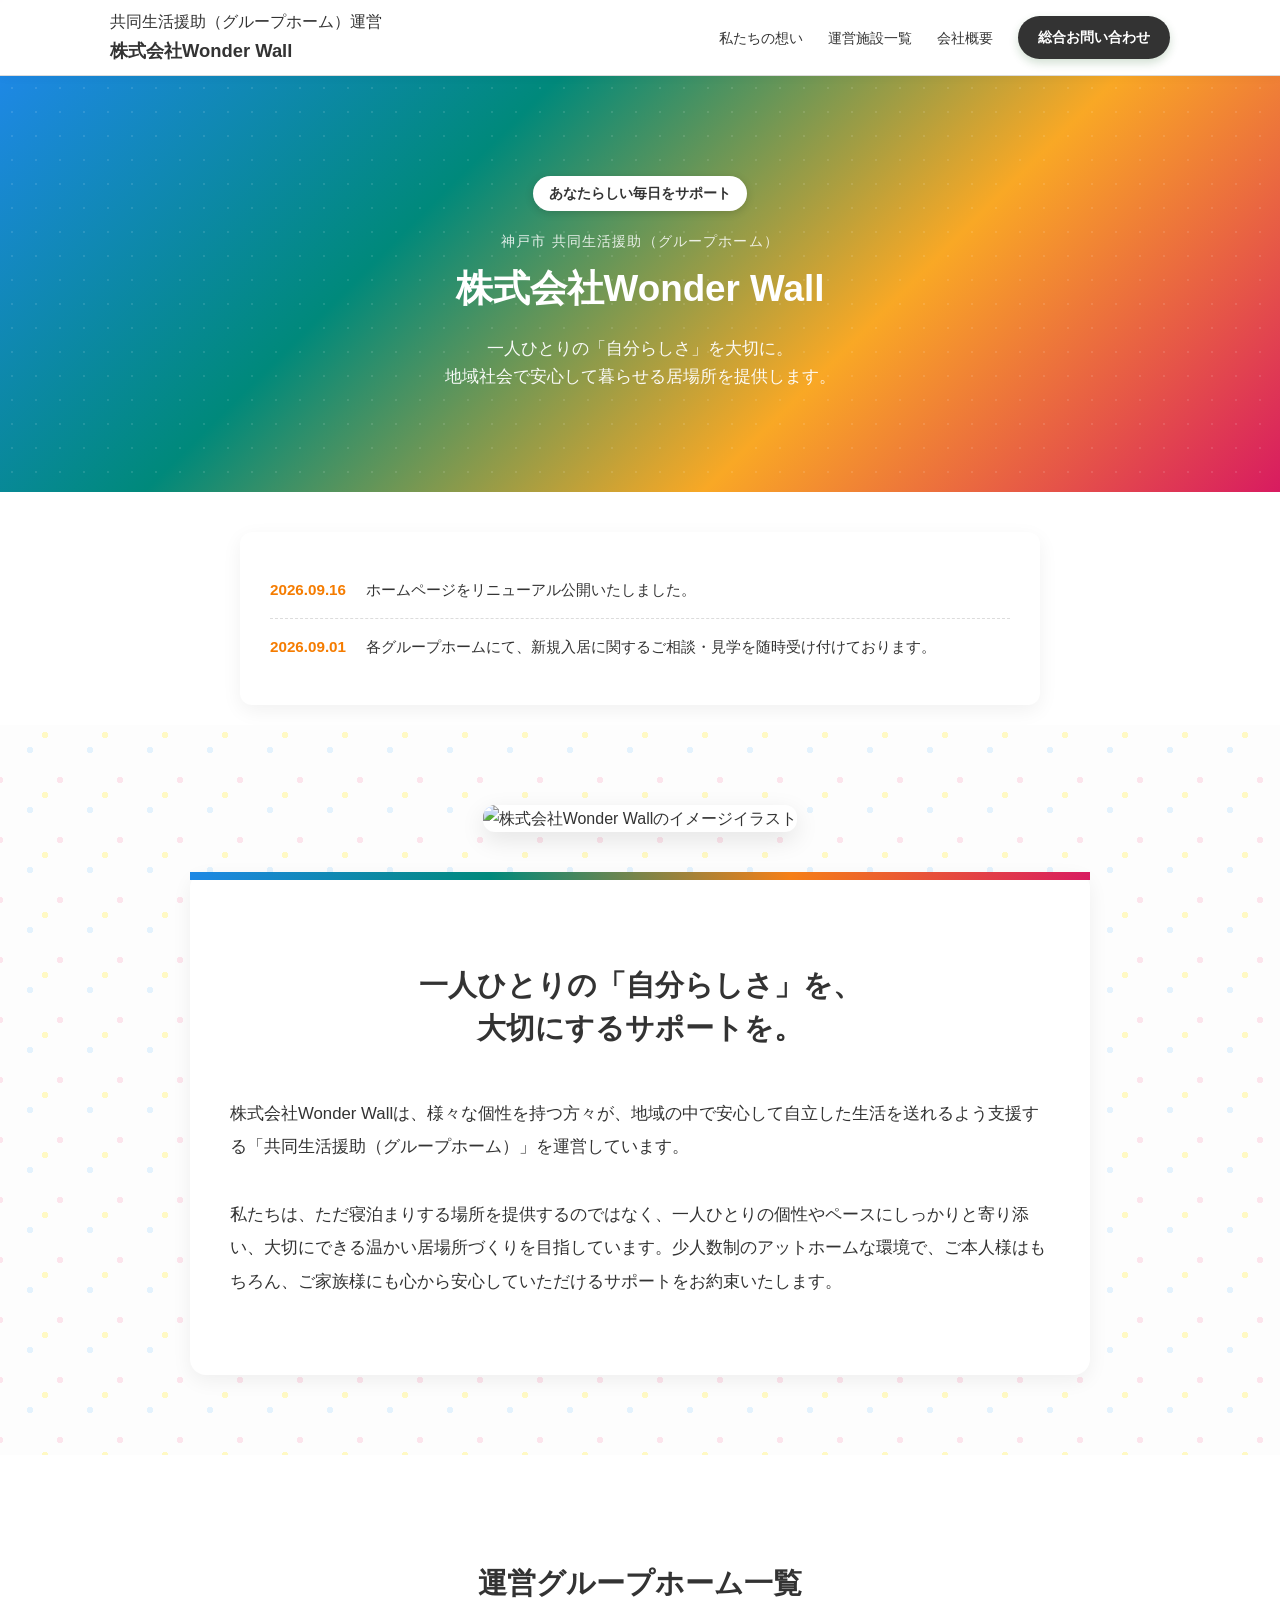
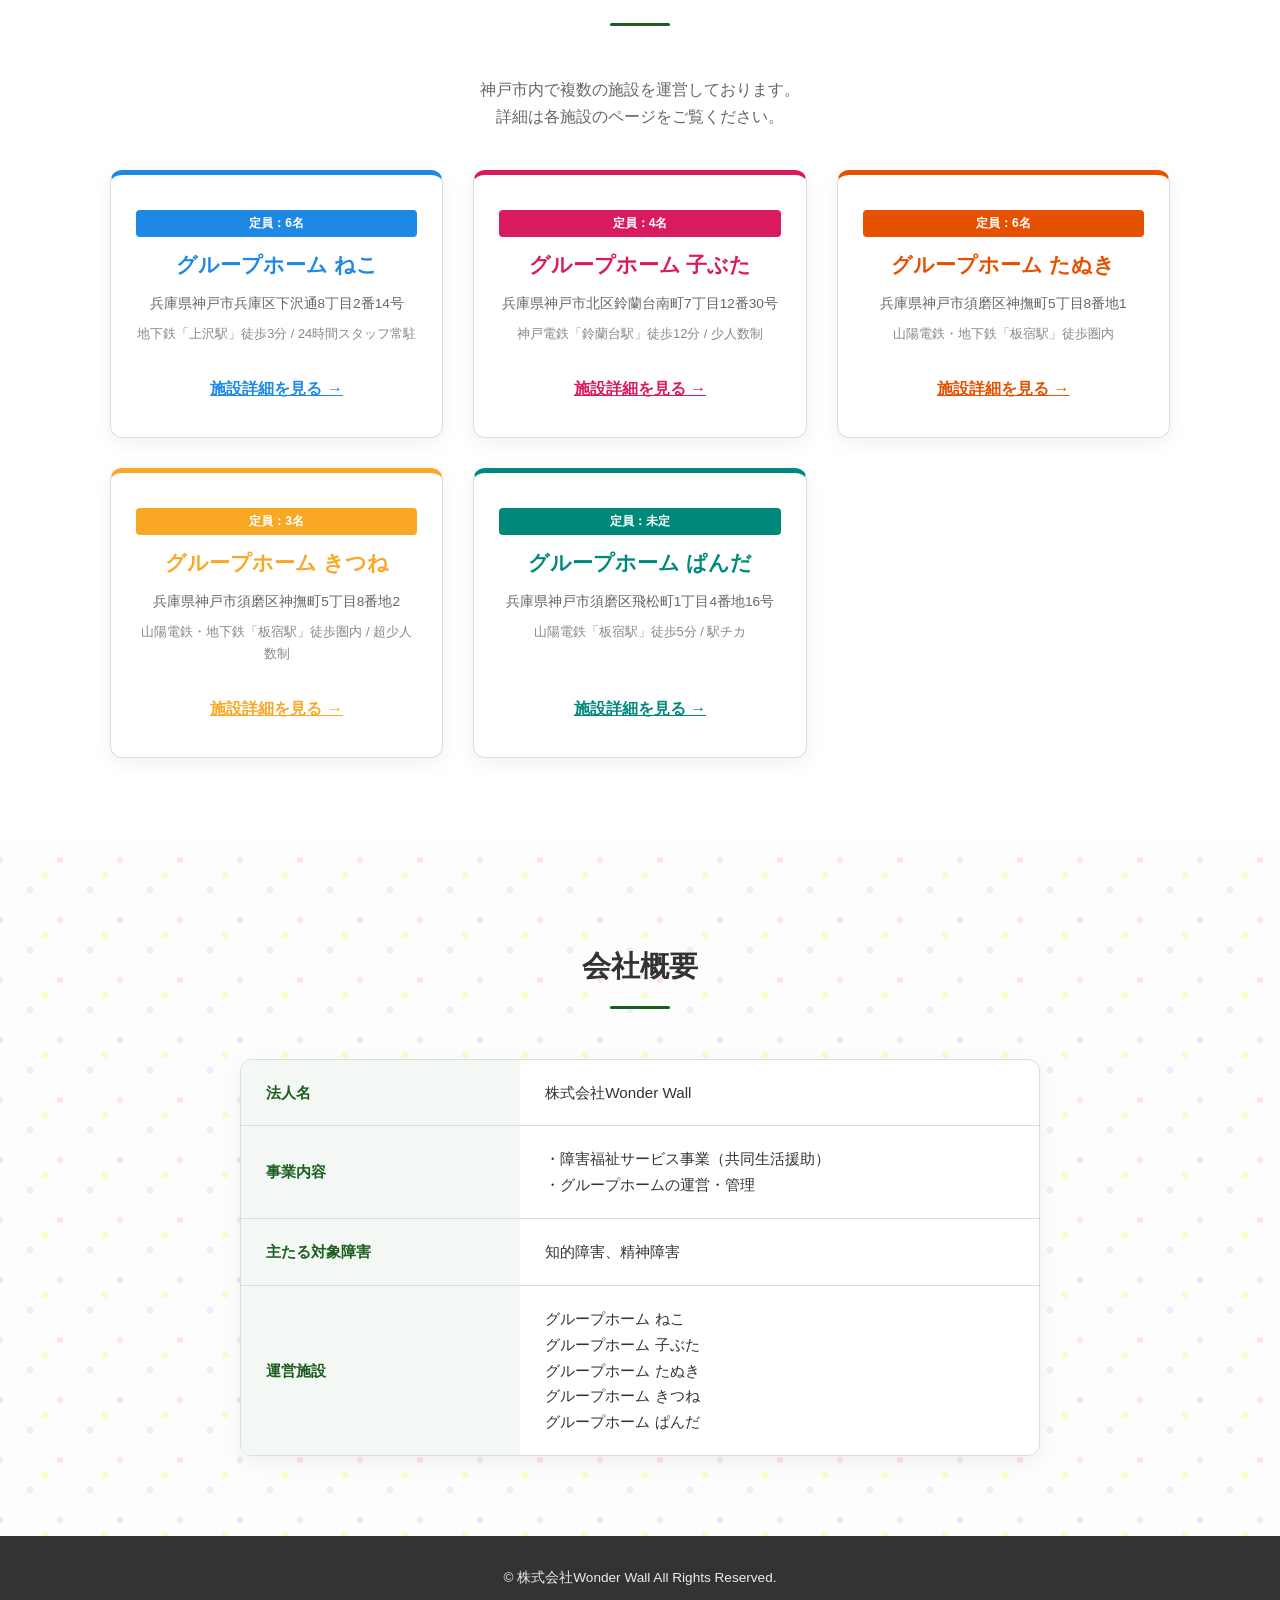
==== commit a959d63f: "Add files via upload" ====
--- a/index.html
+++ b/index.html
@@ -3,213 +3,165 @@
 <head>
     <meta charset="UTF-8">
     <meta name="viewport" content="width=device-width, initial-scale=1.0">
-    <meta name="description" content="神戸市兵庫区の障がい者向けグループホーム「グループホームねこ」。地下鉄上沢駅から徒歩3分。24時間スタッフ常駐で安心の暮らしをサポート。利用者様募集中です。">
-    <title>グループホームねこ | 神戸市共同生活援助（グループホーム）</title>
+    <meta name="description" content="株式会社Wonder Wallは、神戸市内で共同生活援助（グループホーム）を運営しています。一人ひとりに寄り添ったサポートで、自分らしい暮らしを提供します。">
+    <title>株式会社Wonder Wall | 神戸市の共同生活援助（グループホーム）</title>
     <link rel="stylesheet" href="css/style.css">
 </head>
-<body data-theme="neko">
+<body class="p-top-page">
 
     <header class="l-header">
         <div class="l-inner l-header__inner">
             <div class="l-header__brand">
-                <span class="l-header__company">株式会社Wonder Wall</span>
-                <span class="l-header__title">グループホームねこ</span>
+                <span class="l-header__company">共同生活援助（グループホーム）運営</span>
+                <span class="l-header__title" style="color: #333;">株式会社Wonder Wall</span>
             </div>
             
-            <!-- スマホ用ハンバーガーボタン -->
             <button class="c-hamburger" id="js-hamburger" aria-label="メニューを開閉する">
-                <span></span><span></span><span></span>
+                <span style="background-color: #333;"></span><span style="background-color: #333;"></span><span style="background-color: #333;"></span>
             </button>
 
-            <!-- メニュー部分（ID追加） -->
             <nav class="l-header__nav" id="js-nav" aria-label="メインメニュー">
                 <ul class="l-header__list">
-                    <li><a href="#features" class="l-header__link">特徴</a></li>
-                    <li><a href="#service" class="l-header__link">サービス・費用</a></li>
-                    <li><a href="#eligibility" class="l-header__link">ご利用条件</a></li>
-                    <li><a href="#network" class="l-header__link">事業所一覧</a></li>
-                    <li><a href="#contact" class="c-button c-button--header">見学・ご相談</a></li>
+                    <li><a href="#vision" class="l-header__link">私たちの想い</a></li>
+                    <li><a href="#facilities" class="l-header__link">運営施設一覧</a></li>
+                    <li><a href="#company" class="l-header__link">会社概要</a></li>
+                    <li><a href="#contact" class="c-button c-button--header" style="background-color: #333;">総合お問い合わせ</a></li>
                 </ul>
             </nav>
         </div>
     </header>
 
     <main class="l-main">
-        <section class="p-hero">
+        <!-- ヒーローエリア（カラフルなグラデーション） -->
+        <section class="p-hero p-top-hero">
             <div class="l-inner p-hero__inner">
-                <div class="p-hero__badge">利用者様 募集中</div>
+                <div class="p-hero__badge" style="background-color: #fff; color: #333;">あなたらしい毎日をサポート</div>
                 <h1 class="p-hero__title">
-                    <span class="p-hero__subtitle">神戸市共同生活援助（グループホーム）</span>
-                    グループホームねこ
+                    <span class="p-hero__subtitle" style="color: #fff;">神戸市 共同生活援助（グループホーム）</span>
+                    株式会社Wonder Wall
                 </h1>
-                <p class="p-hero__lead">24時間スタッフ常駐 / 地下鉄「上沢駅」徒歩3分</p>
+                <p class="p-hero__lead">一人ひとりの「自分らしさ」を大切に。<br>地域社会で安心して暮らせる居場所を提供します。</p>
             </div>
         </section>
 
-        <!-- js-fadeクラスを追加 -->
-        <section id="features" class="l-section p-features js-fade">
+        <!-- お知らせ（News） -->
+        <section class="l-section js-fade" style="padding-top: 40px; padding-bottom: 20px;">
             <div class="l-inner">
-                <h2 class="c-heading">「グループホームねこ」のおすすめポイント</h2>
-                <div class="p-features__grid">
-                    <div class="p-features__card">
-                        <div class="p-features__icon">🏠</div>
-                        <h3 class="p-features__card-title">広々としたお部屋</h3>
-                        <p class="p-features__card-text">ゆったりとしたプライベート空間で、自分のペースで落ち着いた生活を送ることができます。</p>
+                <div class="p-news">
+                    <div class="p-news__item">
+                        <span class="p-news__date">2026.09.16</span>
+                        <span class="p-news__title">ホームページをリニューアル公開いたしました。</span>
                     </div>
-                    <div class="p-features__card">
-                        <div class="p-features__icon">🌱</div>
-                        <h3 class="p-features__card-title">一人暮らしの練習に</h3>
-                        <p class="p-features__card-text">いきなり一人暮らしをするのが不安な方へ。自立に向けたトレーニングの場として安心してステップアップできます。</p>
-                    </div>
-                    <div class="p-features__card">
-                        <div class="p-features__icon">🚶‍♂️</div>
-                        <h3 class="p-features__card-title">駅チカ・コンビニ近くで便利</h3>
-                        <p class="p-features__card-text">地下鉄「上沢駅」徒歩3分！近隣にはコンビニや買い出しスポットもあり、生活利便性が抜群の立地です。</p>
+                    <div class="p-news__item">
+                        <span class="p-news__date">2026.09.01</span>
+                        <span class="p-news__title">各グループホームにて、新規入居に関するご相談・見学を随時受け付けております。</span>
                     </div>
                 </div>
             </div>
         </section>
 
-        <section id="service" class="l-section p-services js-fade">
+        <!-- 私たちの想い（Vision）＆ イラスト枠 -->
+        <section id="vision" class="l-section js-fade">
             <div class="l-inner">
-                <h2 class="c-heading">共通サービス内容</h2>
-                <ul class="p-services__list">
-                    <li class="p-services__item"><strong>24時間スタッフ常駐：</strong>夜間や体調不良時も安心のサポート体制です。</li>
-                    <li class="p-services__item"><strong>日常生活・家事支援：</strong>掃除・洗濯など、日々の生活習慣をサポートします。</li>
-                    <li class="p-services__item"><strong>食事提供支援：</strong>栄養バランスに配慮した温かい食事を提供します。</li>
-                    <li class="p-services__item"><strong>各種相談・連携：</strong>悩み事の相談に応じ、医療機関や行政・日中活動先との連携を行います。</li>
-                </ul>
+                
+                <!-- ★ここにフリー素材のイラストや写真を入れられます -->
+                <div class="p-top-illustration">
+                    <!-- 例としてダミー画像を入れています。実際の画像ファイル名に書き換えてください -->
+                    <img src="https://placehold.jp/e8f5e9/4caf50/800x400.png?text=" alt="株式会社Wonder Wallのイメージイラスト">
+                </div>
+
+                <div class="p-vision">
+                    <h2 class="p-vision__catchphrase">一人ひとりの「自分らしさ」を、<br>大切にするサポートを。</h2>
+                    <p class="p-vision__text">
+                        株式会社Wonder Wallは、様々な個性を持つ方々が、地域の中で安心して自立した生活を送れるよう支援する「共同生活援助（グループホーム）」を運営しています。<br><br>
+                        私たちは、ただ寝泊まりする場所を提供するのではなく、一人ひとりの個性やペースにしっかりと寄り添い、大切にできる温かい居場所づくりを目指しています。少人数制のアットホームな環境で、ご本人様はもちろん、ご家族様にも心から安心していただけるサポートをお約束いたします。
+                    </p>
+                </div>
             </div>
         </section>
 
-        <section class="l-section p-cost js-fade">
+        <!-- 運営施設一覧 -->
+        <section id="facilities" class="l-section p-network js-fade">
             <div class="l-inner">
-                <h2 class="c-heading">ご利用料金の目安</h2>
-                <div class="p-cost__notice">
-                    <p class="p-cost__highlight">★ 敷金・礼金は一切かかりません</p>
-                </div>
-                <table class="c-table">
-                    <tbody>
-                        <tr>
-                            <th>家賃（月額）</th>
-                            <td>
-                                <strong>55,000円 / 月</strong><br>
-                                <small>※特定障害者特別給付金が適用される場合、<strong>実質負担額は月額 45,000円</strong>となります。</small>
-                            </td>
-                        </tr>
-                        <tr>
-                            <th>生活預かり金（月額）</th>
-                            <td>
-                                <strong>60,000円 / 月</strong><br>
-                                <small>（内訳：食材料費、日用品預かり金、光熱費 他）</small>
-                            </td>
-                        </tr>
-                    </tbody>
-                </table>
-            </div>
-        </section>
-
-        <section id="eligibility" class="l-section p-eligibility js-fade">
-            <div class="l-inner">
-                <h2 class="c-heading">ご利用いただける方</h2>
-                <ul class="c-check-list">
-                    <li>18歳以上65歳未満で、療育手帳または精神障害者保健福祉手帳をお持ちの方</li>
-                    <li>共同での生活が可能な方</li>
-                    <li>当グループホームのルールを守れる方</li>
-                    <li>ご本人が入居を希望され、ご家族の同意がある方</li>
-                    <li>原則として、日中活動事業所を利用されている方、または利用予定の方</li>
-                </ul>
-            </div>
-        </section>
-
-        <section class="l-section p-overview js-fade">
-            <div class="l-inner">
-                <h2 class="c-heading">事業所概要（ねこ）</h2>
-                <table class="c-table c-table--border">
-                    <tbody>
-                        <tr><th>事業所名</th><td>グループホーム 子ぶた（住居名：グループホームねこ）</td></tr>
-                        <tr><th>事業所番号</th><td>2825000348</td></tr>
-                        <tr><th>主たる対象障害</th><td>知的障害、精神障害</td></tr>
-                        <tr><th>定員</th><td>6名</td></tr>
-                        <tr><th>所在地</th><td>〒652-0047 兵庫県神戸市兵庫区下沢通8丁目2番14号</td></tr>
-                        <tr><th>アクセス</th><td>地下鉄西神・山手線「上沢駅」徒歩3分 / JR「兵庫駅」徒歩14分</td></tr>
-                        <tr><th>連絡先</th><td>TEL: 078-958-9071 / FAX: 078-958-9072</td></tr>
-                    </tbody>
-                </table>
-            </div>
-        </section>
-
-        <section id="network" class="l-section p-network js-fade">
-            <div class="l-inner">
-                <h2 class="c-heading">運営会社・グループ事業所一覧</h2>
-                <div class="p-network__company">
-                    <h3>運営法人：株式会社Wonder Wall</h3>
-                    <p>一人ひとりに寄り添ったサポートを大切にしながら事業を運営しております。</p>
-                </div>
+                <h2 class="c-heading" style="color: #333;">運営グループホーム一覧</h2>
+                <p style="text-align: center; margin-bottom: 40px; color: var(--color-text-sub);">
+                    神戸市内で複数の施設を運営しております。<br>詳細は各施設のページをご覧ください。
+                </p>
+                
                 <div class="p-network__grid">
-                    
-                    <div class="p-network__card p-network__card--active">
-                        <span class="p-network__tag">定員：6名</span>
-                        <h4>グループホーム ねこ</h4>
+                    <a href="neko.html" class="p-network__card" style="border-top: 5px solid #1e88e5;">
+                        <span class="p-network__tag" style="background-color: #1e88e5; color: #fff;">定員：6名</span>
+                        <h4 style="color: #1e88e5; font-size: 1.3rem;">グループホーム ねこ</h4>
                         <p>兵庫県神戸市兵庫区下沢通8丁目2番14号</p>
-                    </div>
-
-                    <a href="kobuta.html" class="p-network__card">
-                        <span class="p-network__tag">定員：4名</span>
-                        <h4>グループホーム 子ぶた</h4>
-                        <p>兵庫県神戸市北区鈴蘭台南町7丁目12番30号</p>
-                        <span class="p-network__link">ページを見る &rarr;</span>
+                        <p style="font-size: 0.8rem; color: #888; margin-bottom: 15px;">地下鉄「上沢駅」徒歩3分 / 24時間スタッフ常駐</p>
+                        <span class="p-network__link" style="color: #1e88e5;">施設詳細を見る &rarr;</span>
                     </a>
 
-                    <a href="tanuki.html" class="p-network__card">
-                        <span class="p-network__tag">定員：6名</span>
-                        <h4>グループホーム たぬき</h4>
-                        <p>兵庫県神戸市須磨区神撫町5丁目8番地1</p>
-                        <span class="p-network__link">ページを見る &rarr;</span>
+                    <a href="kobuta.html" class="p-network__card" style="border-top: 5px solid #d81b60;">
+                        <span class="p-network__tag" style="background-color: #d81b60; color: #fff;">定員：4名</span>
+                        <h4 style="color: #d81b60; font-size: 1.3rem;">グループホーム 子ぶた</h4>
+                        <p>兵庫県神戸市北区鈴蘭台南町7丁目12番30号</p>
+                        <p style="font-size: 0.8rem; color: #888; margin-bottom: 15px;">神戸電鉄「鈴蘭台駅」徒歩12分 / 少人数制</p>
+                        <span class="p-network__link" style="color: #d81b60;">施設詳細を見る &rarr;</span>
                     </a>
 
-                    <a href="kitsune.html" class="p-network__card">
-                        <span class="p-network__tag">定員：3名</span>
-                        <h4>グループホーム きつね</h4>
-                        <p>兵庫県神戸市須磨区神撫町5丁目8番地2</p>
-                        <span class="p-network__link">ページを見る &rarr;</span>
+                    <a href="tanuki.html" class="p-network__card" style="border-top: 5px solid #e65100;">
+                        <span class="p-network__tag" style="background-color: #e65100; color: #fff;">定員：6名</span>
+                        <h4 style="color: #e65100; font-size: 1.3rem;">グループホーム たぬき</h4>
+                        <p>兵庫県神戸市須磨区神撫町5丁目8番地1</p>
+                        <p style="font-size: 0.8rem; color: #888; margin-bottom: 15px;">山陽電鉄・地下鉄「板宿駅」徒歩圏内</p>
+                        <span class="p-network__link" style="color: #e65100;">施設詳細を見る &rarr;</span>
                     </a>
 
-                    <a href="panda.html" class="p-network__card">
-                        <span class="p-network__tag">定員：未定</span>
-                        <h4>グループホーム ぱんだ</h4>
+                    <a href="kitsune.html" class="p-network__card" style="border-top: 5px solid #f9a825;">
+                        <span class="p-network__tag" style="background-color: #f9a825; color: #fff;">定員：3名</span>
+                        <h4 style="color: #f9a825; font-size: 1.3rem;">グループホーム きつね</h4>
+                        <p>兵庫県神戸市須磨区神撫町5丁目8番地2</p>
+                        <p style="font-size: 0.8rem; color: #888; margin-bottom: 15px;">山陽電鉄・地下鉄「板宿駅」徒歩圏内 / 超少人数制</p>
+                        <span class="p-network__link" style="color: #f9a825;">施設詳細を見る &rarr;</span>
+                    </a>
+
+                    <a href="panda.html" class="p-network__card" style="border-top: 5px solid #00897b;">
+                        <span class="p-network__tag" style="background-color: #00897b; color: #fff;">定員：未定</span>
+                        <h4 style="color: #00897b; font-size: 1.3rem;">グループホーム ぱんだ</h4>
                         <p>兵庫県神戸市須磨区飛松町1丁目4番地16号</p>
-                        <span class="p-network__link">ページを見る &rarr;</span>
+                        <p style="font-size: 0.8rem; color: #888; margin-bottom: 15px;">山陽電鉄「板宿駅」徒歩5分 / 駅チカ</p>
+                        <span class="p-network__link" style="color: #00897b;">施設詳細を見る &rarr;</span>
                     </a>
                 </div>
             </div>
         </section>
 
-        <section id="contact" class="l-section p-contact js-fade">
+        <!-- 会社概要 -->
+        <section id="company" class="l-section js-fade">
             <div class="l-inner">
-                <h2 class="c-heading">見学・ご相談のお問い合わせ</h2>
-                <p class="p-contact__text">ご相談、見学のお申し込みなどお気軽にお問い合わせください。</p>
-                <div class="p-contact__box">
-                    <div class="p-contact__item">
-                        <span class="p-contact__label">お電話（ねこ直通）</span>
-                        <a href="tel:0789589071" class="p-contact__tel">078-958-9071</a>
-                    </div>
-                    <div class="p-contact__item">
-                        <span class="p-contact__label">FAX</span>
-                        <span class="p-contact__fax">078-958-9072</span>
-                    </div>
+                <h2 class="c-heading" style="color: #333;">会社概要</h2>
+                <div class="p-company-info">
+                    <table class="c-table">
+                        <tbody>
+                            <tr><th>法人名</th><td>株式会社Wonder Wall</td></tr>
+                            <tr>
+                                <th>事業内容</th>
+                                <td>・障害福祉サービス事業（共同生活援助）<br>・グループホームの運営・管理</td>
+                            </tr>
+                            <tr><th>主たる対象障害</th><td>知的障害、精神障害</td></tr>
+                            <tr>
+                                <th>運営施設</th>
+                                <td>グループホーム ねこ<br>グループホーム 子ぶた<br>グループホーム たぬき<br>グループホーム きつね<br>グループホーム ぱんだ</td>
+                            </tr>
+                        </tbody>
+                    </table>
                 </div>
             </div>
         </section>
     </main>
 
-    <footer class="l-footer">
+    <footer class="l-footer" style="background-color: #333;">
         <div class="l-inner">
             <p class="l-footer__copy">&copy; 株式会社Wonder Wall All Rights Reserved.</p>
         </div>
     </footer>
 
-    <!-- JavaScriptファイルの読み込み -->
     <script src="js/main.js"></script>
 </body>
 </html>
--- a/css/style.css
+++ b/css/style.css
@@ -24,6 +24,7 @@
     --shadow-card: 0 6px 20px rgba(0, 0, 0, 0.06);
 }
 
+/* ピンクテーマ（子ぶた用） */
 [data-theme="kobuta"] {
     --color-primary: #d81b60;
     --color-primary-light: #fce4ec;
@@ -37,6 +38,7 @@
     --shadow-card-active: rgba(216, 27, 96, 0.1);
 }
 
+/* 青テーマ（ねこ用） */
 [data-theme="neko"] {
     --color-primary: #1e88e5;
     --color-primary-light: #e3f2fd;
@@ -50,6 +52,7 @@
     --shadow-card-active: rgba(30, 136, 229, 0.1);
 }
 
+/* オレンジテーマ（たぬき用） */
 [data-theme="tanuki"] {
     --color-primary: #e65100;
     --color-primary-light: #fff3e0;
@@ -63,130 +66,91 @@
     --shadow-card-active: rgba(230, 81, 0, 0.1);
 }
 
-html { scroll-behavior: smooth; font-size: 16px; }
-
-body {
-    font-family: var(--font-base);
-    color: var(--color-text);
-    background-color: var(--color-bg);
-    line-height: 1.7;
-    margin: 0;
-    padding: 0;
-    -webkit-font-smoothing: antialiased;
-}
-
+/* 黄色テーマ（きつね用）※白背景で読みやすいように少し濃いめの山吹色 */
+[data-theme="kitsune"] {
+    --color-primary: #f57f17;
+    --color-primary-light: #fff9c4;
+    --color-bg: #fffde7;
+    --hero-bg: linear-gradient(135deg, #fbc02d 0%, #f9a825 50%, #f57f17 100%);
+    --color-primary-dark: #c17900;
+    --color-bg-sub: #fff9c4;
+    --shadow-btn: rgba(245, 127, 23, 0.2);
+    --shadow-btn-hover: rgba(245, 127, 23, 0.3);
+    --shadow-card-hover: rgba(245, 127, 23, 0.12);
+    --shadow-card-active: rgba(245, 127, 23, 0.1);
+}
+
+/* エメラルドグリーンテーマ（ぱんだ用） */
+[data-theme="panda"] {
+    --color-primary: #00897b;
+    --color-primary-light: #e0f2f1;
+    --color-bg: #e8f5e9;
+    --hero-bg: linear-gradient(135deg, #00695c 0%, #00897b 50%, #26a69a 100%);
+    --color-primary-dark: #004d40;
+    --color-bg-sub: #e0f2f1;
+    --shadow-btn: rgba(0, 137, 123, 0.2);
+    --shadow-btn-hover: rgba(0, 137, 123, 0.3);
+    --shadow-card-hover: rgba(0, 137, 123, 0.12);
+    --shadow-card-active: rgba(0, 137, 123, 0.1);
+}
+
+html { scroll-behavior: smooth; font-size: 16px; scroll-padding-top: 100px; }
+body { font-family: var(--font-base); color: var(--color-text); background-color: var(--color-bg); line-height: 1.7; margin: 0; padding: 0; -webkit-font-smoothing: antialiased; }
 * { box-sizing: border-box; }
 a { color: inherit; text-decoration: none; }
 ul { list-style: none; padding: 0; margin: 0; }
 
 /* ==========================================
-   2. レイアウト共通 (Layout)
+   2. レイアウト＆コンポーネント共通
    ========================================== */
 .l-inner { max-width: 1100px; margin: 0 auto; padding: 0 20px; }
 .l-section { padding: 80px 0; overflow: hidden; }
 .l-section:nth-child(even) { background-color: var(--color-white); }
-
-.c-heading {
-    font-size: 1.8rem; font-weight: 700; text-align: center;
-    margin-bottom: 50px; position: relative; color: var(--color-primary);
-}
-.c-heading::after {
-    content: ""; display: block; width: 60px; height: 3px;
-    background-color: var(--color-primary); margin: 15px auto 0; border-radius: 2px;
-}
-
-/* ==========================================
-   3. ヘッダー (Header)
-   ========================================== */
-.l-header {
-    background: rgba(255, 255, 255, 0.95); backdrop-filter: blur(10px);
-    border-bottom: 1px solid var(--color-border); position: sticky;
-    top: 0; z-index: 100; box-shadow: 0 2px 10px rgba(0,0,0,0.03);
-}
+.c-heading { font-size: 1.8rem; font-weight: 700; text-align: center; margin-bottom: 50px; position: relative; color: var(--color-primary); }
+.c-heading::after { content: ""; display: block; width: 60px; height: 3px; background-color: var(--color-primary); margin: 15px auto 0; border-radius: 2px; }
+
+/* ヘッダー */
+.l-header { background: rgba(255, 255, 255, 0.95); backdrop-filter: blur(10px); border-bottom: 1px solid var(--color-border); position: sticky; top: 0; z-index: 100; box-shadow: 0 2px 10px rgba(0,0,0,0.03); }
 .l-header__inner { display: flex; align-items: center; justify-content: space-between; height: 75px; }
 .l-header__brand { display: flex; flex-direction: column; z-index: 101; }
-.l-header__company { font-size: 0.75rem; color: var(--color-text-sub); letter-spacing: 0.05em; }
+/* トップページへ戻るリンク用 */
+.l-header__company-link { font-size: 0.75rem; color: var(--color-text-sub); letter-spacing: 0.05em; display: inline-block; padding: 2px 0; transition: color 0.2s; }
+.l-header__company-link:hover { color: var(--color-primary); text-decoration: underline; }
 .l-header__title { font-size: 1.15rem; font-weight: bold; color: var(--color-primary); }
+
 .l-header__list { display: flex; align-items: center; gap: 25px; }
 .l-header__link { font-size: 0.9rem; font-weight: 500; color: var(--color-text); transition: var(--transition); }
 .l-header__link:hover { color: var(--color-primary); }
-
-.c-button {
-    display: inline-flex; align-items: center; justify-content: center;
-    padding: 10px 20px; border-radius: 50px; font-weight: bold; transition: var(--transition);
-}
-.c-button--header {
-    background-color: var(--color-primary); color: var(--color-white) !important;
-    font-size: 0.85rem; box-shadow: 0 4px 10px var(--shadow-btn);
-}
-.c-button--header:hover {
-    background-color: var(--color-primary-dark); transform: translateY(-2px);
-    box-shadow: 0 6px 15px var(--shadow-btn-hover);
-}
-
-/* ハンバーガーボタン（PC時は非表示） */
+.c-button { display: inline-flex; align-items: center; justify-content: center; padding: 10px 20px; border-radius: 50px; font-weight: bold; transition: var(--transition); }
+.c-button--header { background-color: var(--color-primary); color: var(--color-white) !important; font-size: 0.85rem; box-shadow: 0 4px 10px var(--shadow-btn); }
+.c-button--header:hover { background-color: var(--color-primary-dark); transform: translateY(-2px); box-shadow: 0 6px 15px var(--shadow-btn-hover); }
 .c-hamburger { display: none; }
 
-/* ==========================================
-   4. ヒーローエリア (Hero)
-   ========================================== */
-.p-hero {
-    background: var(--hero-bg); color: var(--color-white); padding: 100px 0;
-    text-align: center; position: relative; overflow: hidden;
-}
-.p-hero::before {
-    content: ""; position: absolute; top: 0; left: 0; width: 100%; height: 100%;
-    background-image: radial-gradient(rgba(255, 255, 255, 0.18) 1.5px, transparent 1.5px);
-    background-size: 24px 24px; opacity: 0.6; pointer-events: none;
-}
+/* ヒーローエリア */
+.p-hero { background: var(--hero-bg); color: var(--color-white); padding: 100px 0; text-align: center; position: relative; overflow: hidden; }
+.p-hero::before { content: ""; position: absolute; top: 0; left: 0; width: 100%; height: 100%; background-image: radial-gradient(rgba(255, 255, 255, 0.18) 1.5px, transparent 1.5px); background-size: 24px 24px; opacity: 0.6; pointer-events: none; }
 .p-hero__inner { position: relative; z-index: 1; }
-.p-hero__badge {
-    display: inline-block; background-color: var(--color-accent); color: var(--color-white);
-    font-size: 0.85rem; font-weight: bold; padding: 6px 16px; border-radius: 20px;
-    margin-bottom: 20px; box-shadow: 0 2px 8px rgba(0,0,0,0.15);
-}
+.p-hero__badge { display: inline-block; background-color: var(--color-accent); color: var(--color-white); font-size: 0.85rem; font-weight: bold; padding: 6px 16px; border-radius: 20px; margin-bottom: 20px; box-shadow: 0 2px 8px rgba(0,0,0,0.15); }
 .p-hero__title { font-size: 2.3rem; font-weight: 700; line-height: 1.4; margin: 0 0 20px; }
 .p-hero__subtitle { display: block; font-size: 0.9rem; font-weight: 400; opacity: 0.85; margin-bottom: 12px; letter-spacing: 0.08em; }
 .p-hero__lead { font-size: 1.05rem; opacity: 0.95; max-width: 700px; margin: 0 auto; }
 
-/* ==========================================
-   5. コンテンツ各セクション共通
-   ========================================== */
-.p-features__grid, .p-network__grid {
-    display: grid; grid-template-columns: repeat(auto-fit, minmax(300px, 1fr)); gap: 30px;
-}
-.p-features__card, .p-network__card {
-    background: var(--color-white); border: 1px solid var(--color-border);
-    border-radius: 12px; padding: 35px 25px; text-align: center;
-    box-shadow: var(--shadow-card); transition: var(--transition);
-}
-.p-features__card:hover, .p-network__card:hover {
-    transform: translateY(-5px); box-shadow: 0 12px 30px var(--shadow-card-hover); border-color: var(--color-primary);
-}
-.p-features__icon {
-    font-size: 2.5rem; margin-bottom: 20px; display: inline-block;
-    background: var(--color-primary-light); width: 70px; height: 70px; line-height: 70px; border-radius: 50%;
-}
+/* カード共通 */
+.p-features__grid, .p-network__grid { display: grid; grid-template-columns: repeat(auto-fit, minmax(300px, 1fr)); gap: 30px; }
+.p-features__card, .p-network__card { background: var(--color-white); border: 1px solid var(--color-border); border-radius: 12px; padding: 35px 25px; text-align: center; box-shadow: var(--shadow-card); transition: var(--transition); display: flex; flex-direction: column; height: 100%; }
+.p-features__card:hover, .p-network__card:hover { transform: translateY(-5px); box-shadow: 0 12px 30px var(--shadow-card-hover); border-color: var(--color-primary); }
+.p-features__card img { aspect-ratio: 4 / 3; object-fit: cover; width: 100%; display: block; }
+.p-features__icon { font-size: 2.5rem; margin-bottom: 20px; display: inline-block; background: var(--color-primary-light); width: 70px; height: 70px; line-height: 70px; border-radius: 50%; }
 .p-features__card-title { font-size: 1.25rem; font-weight: bold; margin: 0 0 15px; color: var(--color-primary); }
-.p-features__card-text { font-size: 0.95rem; color: var(--color-text-sub); margin: 0; }
+.p-features__card-text { font-size: 0.95rem; color: var(--color-text-sub); margin: 0; flex-grow: 1; }
 
 .p-services__list { max-width: 800px; margin: 0 auto; display: flex; flex-direction: column; gap: 15px; }
-.p-services__item {
-    background: var(--color-white); border-left: 4px solid var(--color-primary);
-    padding: 20px 25px; border-radius: 0 8px 8px 0; box-shadow: var(--shadow-card); font-size: 1rem;
-}
+.p-services__item { background: var(--color-white); border-left: 4px solid var(--color-primary); padding: 20px 25px; border-radius: 0 8px 8px 0; box-shadow: var(--shadow-card); font-size: 1rem; }
 .p-services__item strong { color: var(--color-primary); margin-right: 8px; }
 
 .p-cost__notice { text-align: center; margin-bottom: 25px; }
-.p-cost__highlight {
-    display: inline-block; background-color: #fff8e1; color: #e65100;
-    border: 1px dashed #ffe0b2; padding: 8px 20px; border-radius: 6px; font-weight: bold; font-size: 1.05rem;
-}
-.c-table {
-    width: 100%; max-width: 800px; margin: 0 auto; background: var(--color-white);
-    border-collapse: separate; border-spacing: 0; border-radius: 12px; overflow: hidden;
-    box-shadow: var(--shadow-card); border: 1px solid var(--color-border);
-}
+.p-cost__highlight { display: inline-block; background-color: #fff8e1; color: #e65100; border: 1px dashed #ffe0b2; padding: 8px 20px; border-radius: 6px; font-weight: bold; font-size: 1.05rem; }
+.c-table { width: 100%; max-width: 800px; margin: 0 auto; background: var(--color-white); border-collapse: separate; border-spacing: 0; border-radius: 12px; overflow: hidden; box-shadow: var(--shadow-card); border: 1px solid var(--color-border); }
 .c-table th, .c-table td { padding: 20px 25px; border-bottom: 1px solid var(--color-border); text-align: left; font-size: 0.95rem; }
 .c-table tr:last-child th, .c-table tr:last-child td { border-bottom: none; }
 .c-table th { background-color: var(--color-bg-sub); color: var(--color-primary); font-weight: bold; width: 35%; vertical-align: middle; }
@@ -195,40 +159,25 @@
 .c-table--border th, .c-table--border td { border: 1px solid var(--color-border); }
 .c-table--border { border-collapse: collapse; }
 
-.c-check-list {
-    max-width: 800px; margin: 0 auto; background: var(--color-white);
-    padding: 30px 40px; border-radius: 12px; box-shadow: var(--shadow-card); border: 1px solid var(--color-border);
-}
+.c-check-list { max-width: 800px; margin: 0 auto; background: var(--color-white); padding: 30px 40px; border-radius: 12px; box-shadow: var(--shadow-card); border: 1px solid var(--color-border); }
 .c-check-list li { position: relative; padding-left: 30px; margin-bottom: 15px; font-size: 0.95rem; }
 .c-check-list li:last-child { margin-bottom: 0; }
-.c-check-list li::before {
-    content: "✓"; position: absolute; left: 0; top: 0;
-    color: var(--color-primary); font-weight: bold; font-size: 1.1rem;
-}
-
-.p-network__company {
-    max-width: 800px; margin: 0 auto 40px; background: var(--color-white);
-    padding: 30px; border-radius: 12px; border: 1px solid var(--color-border); box-shadow: var(--shadow-card);
-}
+.c-check-list li::before { content: "✓"; position: absolute; left: 0; top: 0; color: var(--color-primary); font-weight: bold; font-size: 1.1rem; }
+
+.p-overview__photo-space { max-width: 800px; margin: 30px auto 0; background: #eef2ee; border: 2px dashed #a3b8a3; border-radius: 10px; padding: 45px 20px; text-align: center; color: #4a5d4a; font-size: 0.95rem; font-weight: 500; box-shadow: inset 0 2px 4px rgba(0, 0, 0, 0.02); }
+
+.p-network__company { max-width: 800px; margin: 0 auto 40px; background: var(--color-white); padding: 30px; border-radius: 12px; border: 1px solid var(--color-border); box-shadow: var(--shadow-card); }
 .p-network__company h3 { margin-top: 0; color: var(--color-primary); font-size: 1.2rem; margin-bottom: 10px; }
 .p-network__company p { margin: 0; color: var(--color-text-sub); font-size: 0.95rem; }
-.p-network__card { display: flex; flex-direction: column; justify-content: space-between; padding: 25px; }
 .p-network__card--active { border: 2px solid var(--color-primary); background-color: var(--color-bg-sub); }
-.p-network__tag {
-    display: inline-block; background-color: #e0e0e0; color: #555;
-    font-size: 0.75rem; padding: 3px 10px; border-radius: 4px; margin-bottom: 10px; font-weight: bold;
-}
+.p-network__tag { display: inline-block; background-color: #e0e0e0; color: #555; font-size: 0.75rem; padding: 3px 10px; border-radius: 4px; margin-bottom: 10px; font-weight: bold; }
 .p-network__card--active .p-network__tag { background-color: var(--color-primary); color: var(--color-white); }
 .p-network__card h4 { font-size: 1.1rem; margin: 0 0 10px; color: var(--color-primary); }
 .p-network__card p { font-size: 0.85rem; color: var(--color-text-sub); margin: 0 0 8px; }
-.p-network__link { color: var(--color-primary); font-weight: bold; text-decoration: underline; }
+.p-network__link { color: var(--color-primary); font-weight: bold; text-decoration: underline; margin-top: auto; display: inline-block; padding-top: 15px; }
 
 .p-contact__text { text-align: center; max-width: 700px; margin: 0 auto 40px; font-size: 1rem; color: var(--color-text-sub); }
-.p-contact__box {
-    max-width: 600px; margin: 0 auto; background: var(--color-white);
-    border: 1px solid var(--color-border); border-radius: 12px; padding: 40px;
-    box-shadow: var(--shadow-card); display: flex; flex-direction: column; gap: 25px; text-align: center;
-}
+.p-contact__box { max-width: 600px; margin: 0 auto; background: var(--color-white); border: 1px solid var(--color-border); border-radius: 12px; padding: 40px; box-shadow: var(--shadow-card); display: flex; flex-direction: column; gap: 25px; text-align: center; }
 .p-contact__item { display: flex; flex-direction: column; gap: 8px; }
 .p-contact__label { font-size: 0.85rem; color: var(--color-text-sub); font-weight: bold; }
 .p-contact__tel { font-size: 2rem; font-weight: bold; color: var(--color-primary); letter-spacing: 0.05em; transition: var(--transition); }
@@ -238,39 +187,82 @@
 .l-footer { background-color: var(--color-primary-dark); color: var(--color-white); text-align: center; padding: 30px 0; }
 .l-footer__copy { font-size: 0.85rem; margin: 0; opacity: 0.9; }
 
+.js-fade { opacity: 0; transform: translateY(30px); transition: opacity 0.8s ease, transform 0.8s ease; }
+.js-fade.is-show { opacity: 1; transform: translateY(0); }
+body.is-no-scroll { overflow: hidden; }
+.c-floating-tel { display: none; }
+
+
 /* ==========================================
-   6. JavaScript用 アニメーションクラス
+   ★★★ トップページ（メインページ）専用の特別装飾 ★★★
    ========================================== */
-.js-fade {
-    opacity: 0;
-    transform: translateY(30px);
-    transition: opacity 0.8s ease, transform 0.8s ease;
-}
-.js-fade.is-show {
-    opacity: 1;
-    transform: translateY(0);
-}
-body.is-no-scroll {
-    overflow: hidden; /* スマホメニュー開閉時の背景スクロール防止 */
-}
+
+/* メインページのカラフルでポップな背景柄 */
+.p-top-page {
+    /* 複数の色を使った淡い水玉（ドット）模様で賑やかさを演出 */
+    background-color: #fdfdfd;
+    background-image: 
+        radial-gradient(#e3f2fd 3px, transparent 3px), 
+        radial-gradient(#fce4ec 3px, transparent 3px),
+        radial-gradient(#fff9c4 3px, transparent 3px);
+    background-size: 60px 60px;
+    background-position: 0 0, 30px 30px, 15px 45px;
+}
+
+/* メインページのヒーローエリア（虹色・多色グラデーション） */
+.p-top-hero {
+    background: linear-gradient(135deg, #1e88e5 0%, #00897b 33%, #f9a825 66%, #d81b60 100%);
+    position: relative;
+}
+
+/* フリー素材のイラストを置けるスペース（トップページ専用） */
+.p-top-illustration {
+    text-align: center;
+    margin: 0 auto 40px;
+    max-width: 500px;
+}
+.p-top-illustration img {
+    width: 100%;
+    height: auto;
+    border-radius: 12px;
+    box-shadow: 0 8px 25px rgba(0,0,0,0.1);
+    background-color: #fff; /* 画像がない時のため */
+}
+
+/* 理念（ビジョン）のカラフルな枠線 */
+.p-vision {
+    background-color: var(--color-white);
+    max-width: 900px; margin: 0 auto; padding: 60px 40px;
+    border-radius: 16px; box-shadow: var(--shadow-card); text-align: center;
+    border-top: 8px solid;
+    /* ボーダーをカラフルなグラデーションにする技 */
+    border-image: linear-gradient(to right, #1e88e5, #00897b, #f57f17, #d81b60) 1;
+}
+.p-vision__catchphrase { font-size: 1.8rem; font-weight: 700; color: #333; margin-bottom: 30px; line-height: 1.5; }
+.p-vision__text { font-size: 1.05rem; color: var(--color-text); text-align: left; display: inline-block; line-height: 2; }
+
+/* お知らせ */
+.p-news { max-width: 800px; margin: 0 auto; background: var(--color-white); padding: 30px; border-radius: 12px; box-shadow: var(--shadow-card); }
+.p-news__item { display: flex; align-items: center; padding: 15px 0; border-bottom: 1px dashed var(--color-border); }
+.p-news__item:last-child { border-bottom: none; }
+.p-news__date { font-weight: bold; color: #f57c00; margin-right: 20px; font-size: 0.95rem; white-space: nowrap; }
+.p-news__title { font-size: 0.95rem; color: var(--color-text); }
+.p-company-info { max-width: 800px; margin: 0 auto; }
+
 
 /* ==========================================
-   7. スマホ対応 (Responsive)
+   スマホ対応 (Responsive)
    ========================================== */
 @media (max-width: 768px) {
-    /* ナビゲーションを全画面メニューに変更 */
     .l-header__nav {
         display: block; position: fixed; top: 0; left: 0; width: 100%; height: 100vh;
         background-color: rgba(255, 255, 255, 0.98); z-index: 100;
         opacity: 0; visibility: hidden; transition: all 0.3s ease;
     }
     .l-header__nav.is-active { opacity: 1; visibility: visible; }
-    .l-header__list {
-        flex-direction: column; justify-content: center; height: 100%; gap: 30px;
-    }
+    .l-header__list { flex-direction: column; justify-content: center; height: 100%; gap: 30px; }
     .l-header__link { font-size: 1.2rem; }
 
-    /* ハンバーガーボタンの設定 */
     .c-hamburger {
         display: block; position: relative; width: 30px; height: 20px;
         background: transparent; border: none; cursor: pointer; z-index: 101; padding: 0;
@@ -282,8 +274,6 @@
     .c-hamburger span:nth-child(1) { top: 0; }
     .c-hamburger span:nth-child(2) { top: 50%; transform: translateY(-50%); }
     .c-hamburger span:nth-child(3) { bottom: 0; }
-    
-    /* ハンバーガーボタン アクティブ時（×印になる） */
     .c-hamburger.is-active span:nth-child(1) { top: 50%; transform: translateY(-50%) rotate(45deg); }
     .c-hamburger.is-active span:nth-child(2) { opacity: 0; }
     .c-hamburger.is-active span:nth-child(3) { top: 50%; transform: translateY(-50%) rotate(-45deg); }
@@ -292,10 +282,24 @@
     .p-hero__title { font-size: 1.6rem; }
     .l-section { padding: 50px 0; }
     .c-heading { font-size: 1.4rem; margin-bottom: 30px; }
+    
     .c-table, .c-table th, .c-table td { display: block; width: 100%; }
     .c-table th { background-color: var(--color-bg-sub); border-bottom: none; padding-bottom: 5px; }
     .c-table td { padding-top: 5px; border-top: none; }
+    
     .c-check-list { padding: 20px; }
     .p-contact__box { padding: 25px 20px; }
     .p-contact__tel { font-size: 1.6rem; }
+    
+    .p-vision { padding: 40px 20px; }
+    .p-vision__catchphrase { font-size: 1.4rem; }
+    .p-news__item { flex-direction: column; align-items: flex-start; gap: 5px; }
+
+    .c-floating-tel {
+        display: flex; justify-content: center; align-items: center; position: fixed;
+        bottom: 20px; right: 20px; width: 60px; height: 60px;
+        background-color: var(--color-accent); color: #ffffff; border-radius: 50%;
+        box-shadow: 0 4px 15px rgba(0, 0, 0, 0.3); z-index: 100; font-size: 1.8rem; transition: transform 0.2s ease;
+    }
+    .c-floating-tel:active { transform: scale(0.9); }
 }
